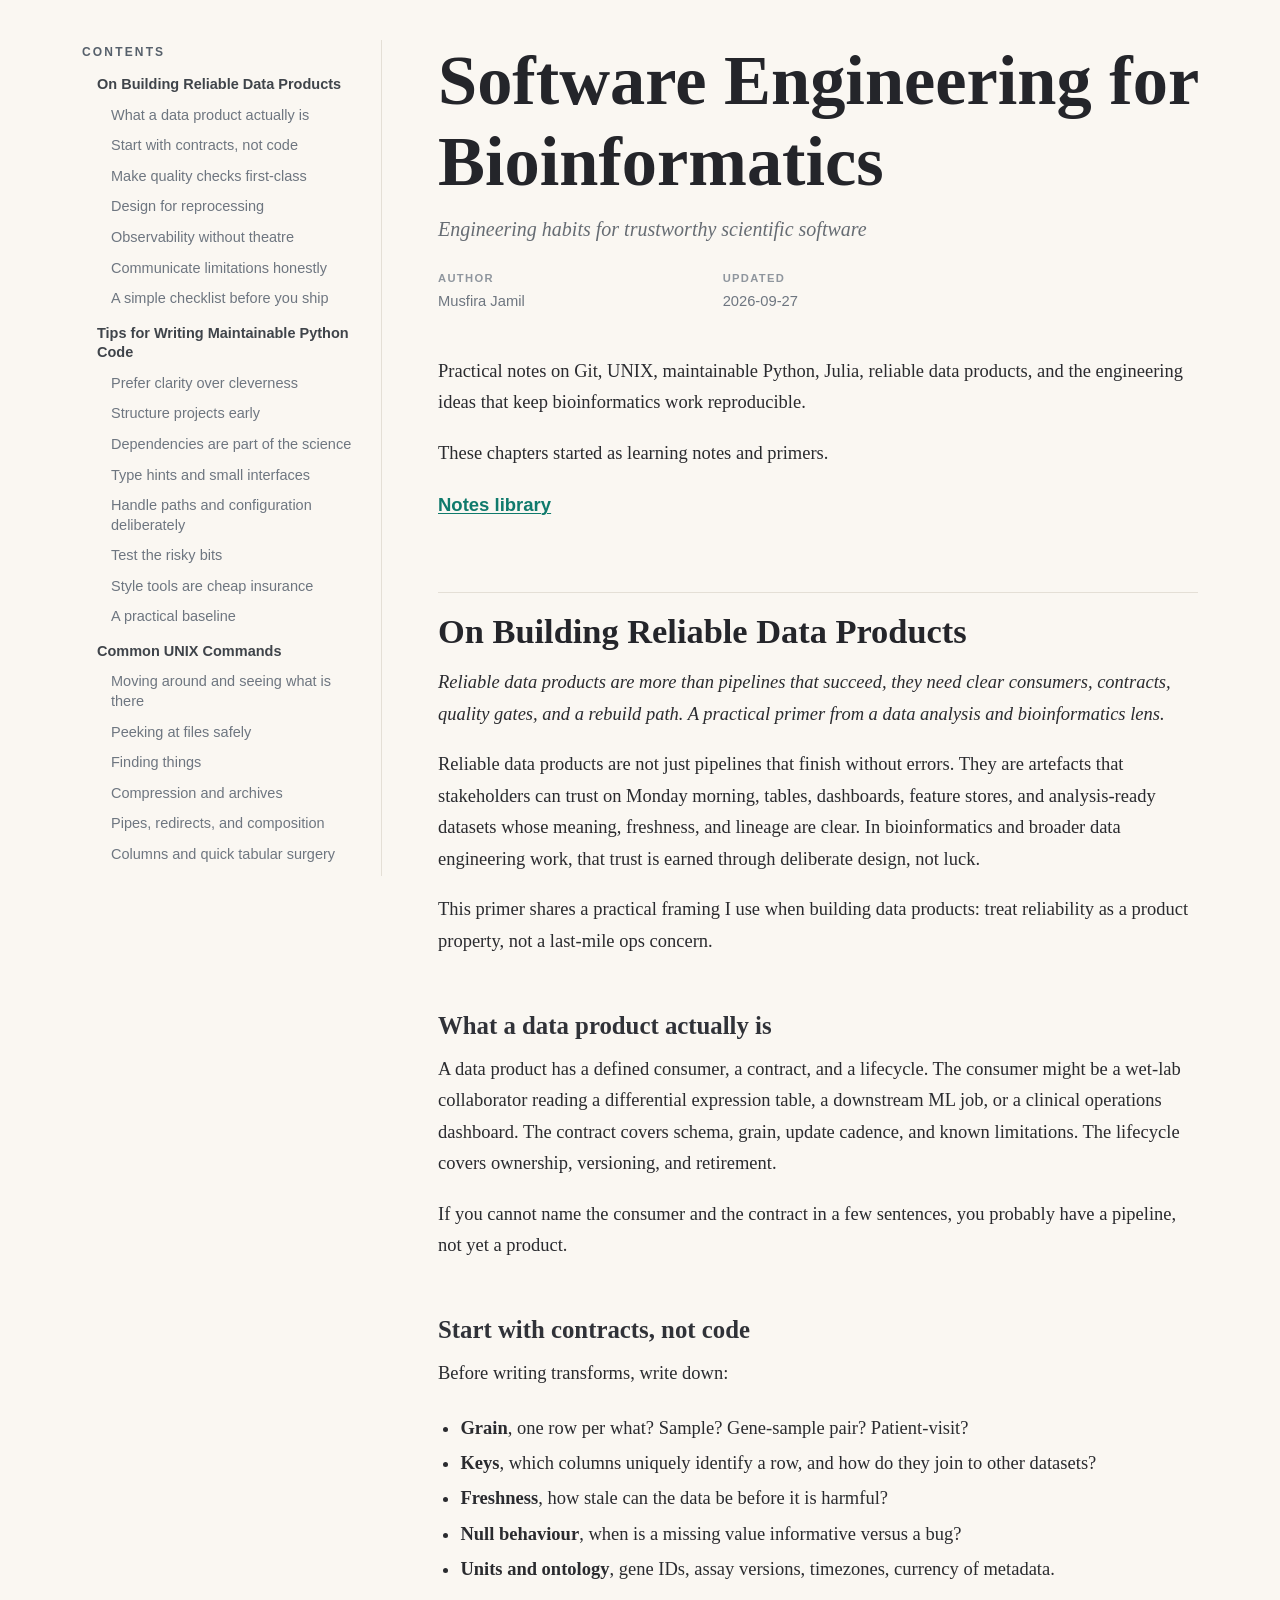
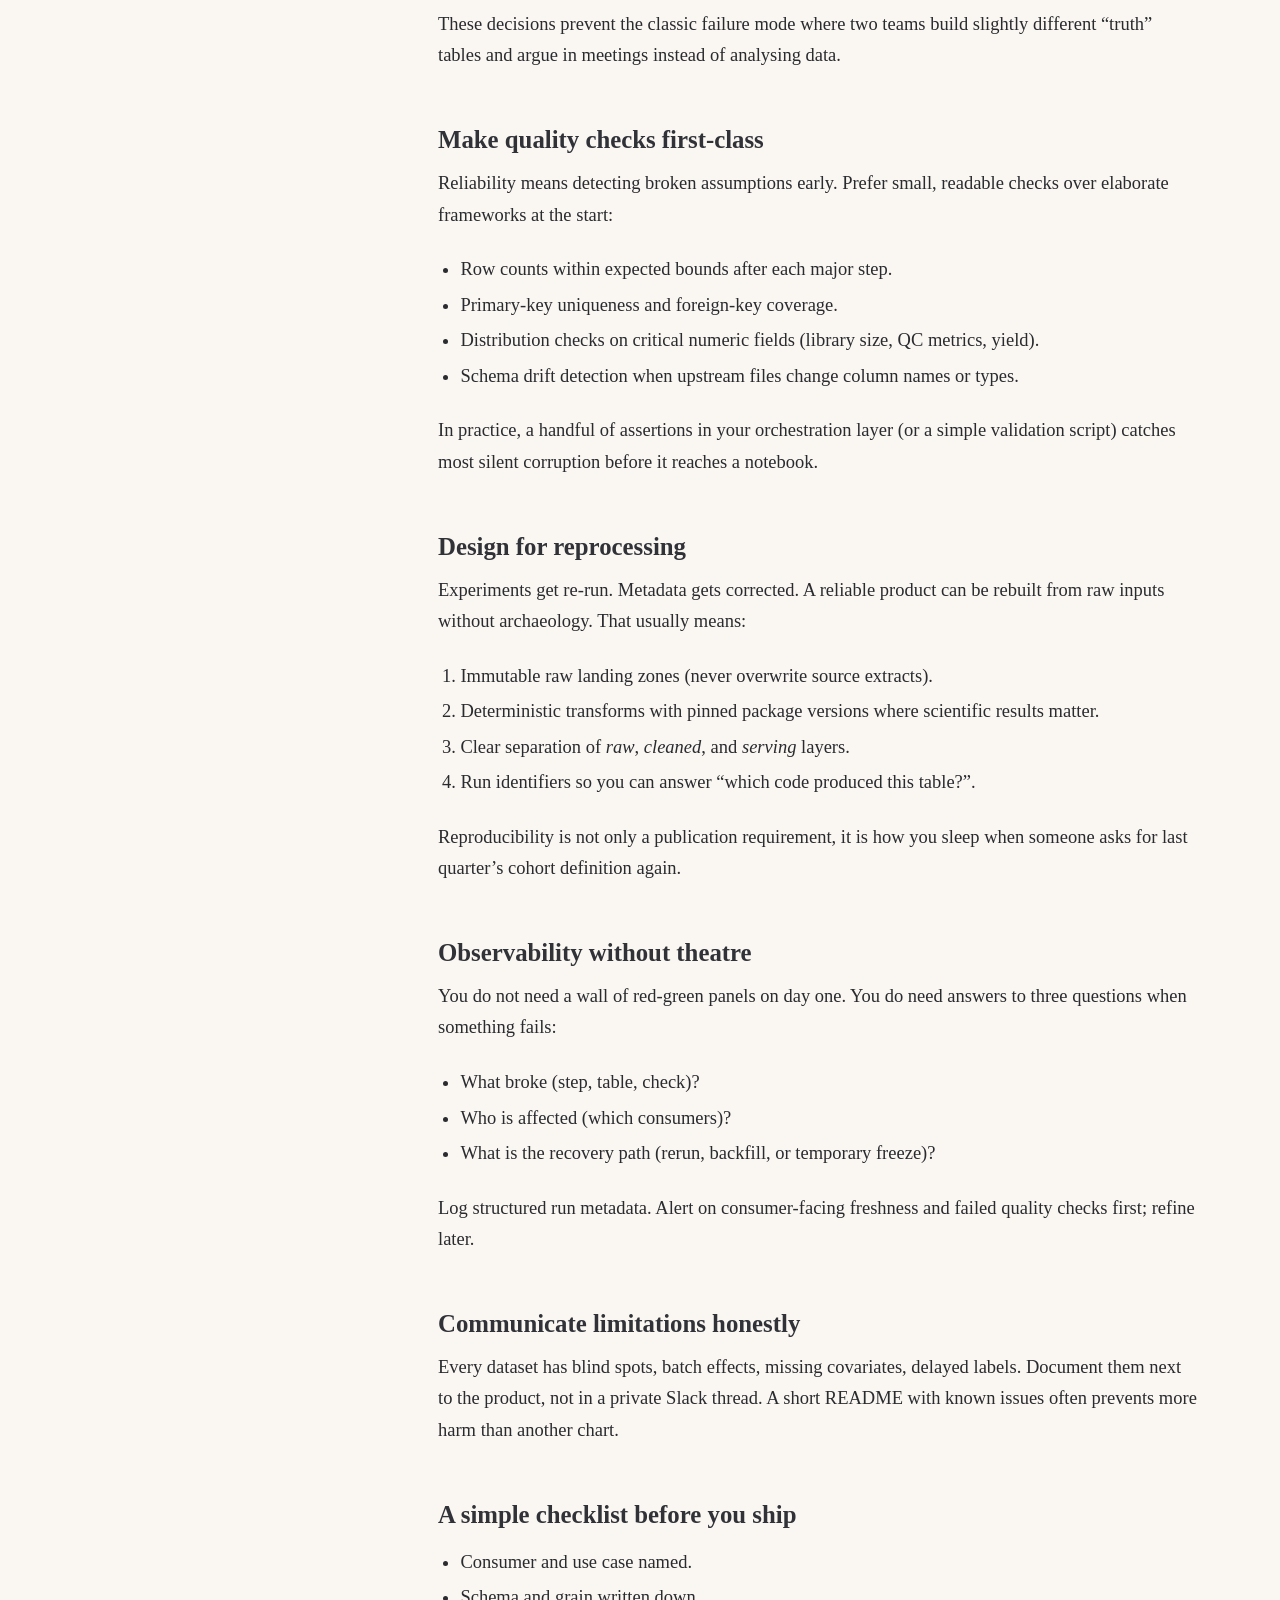
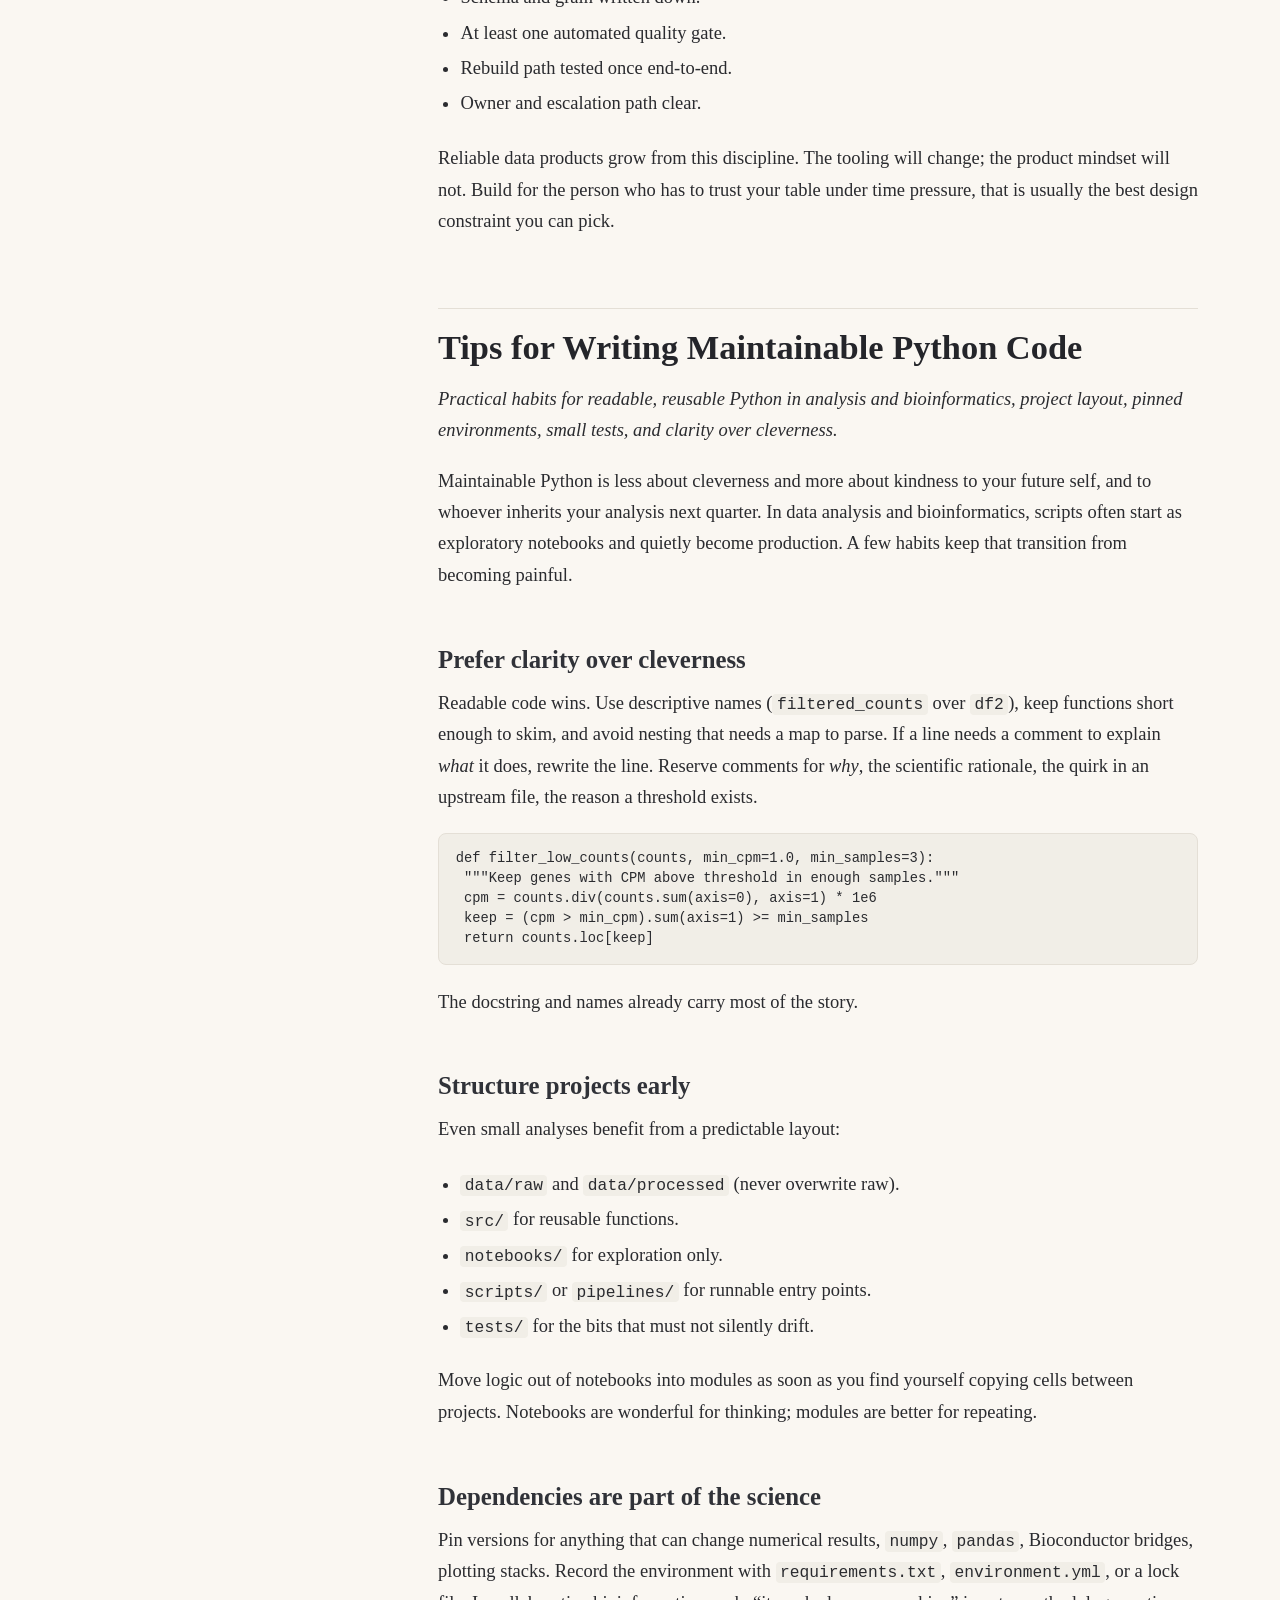
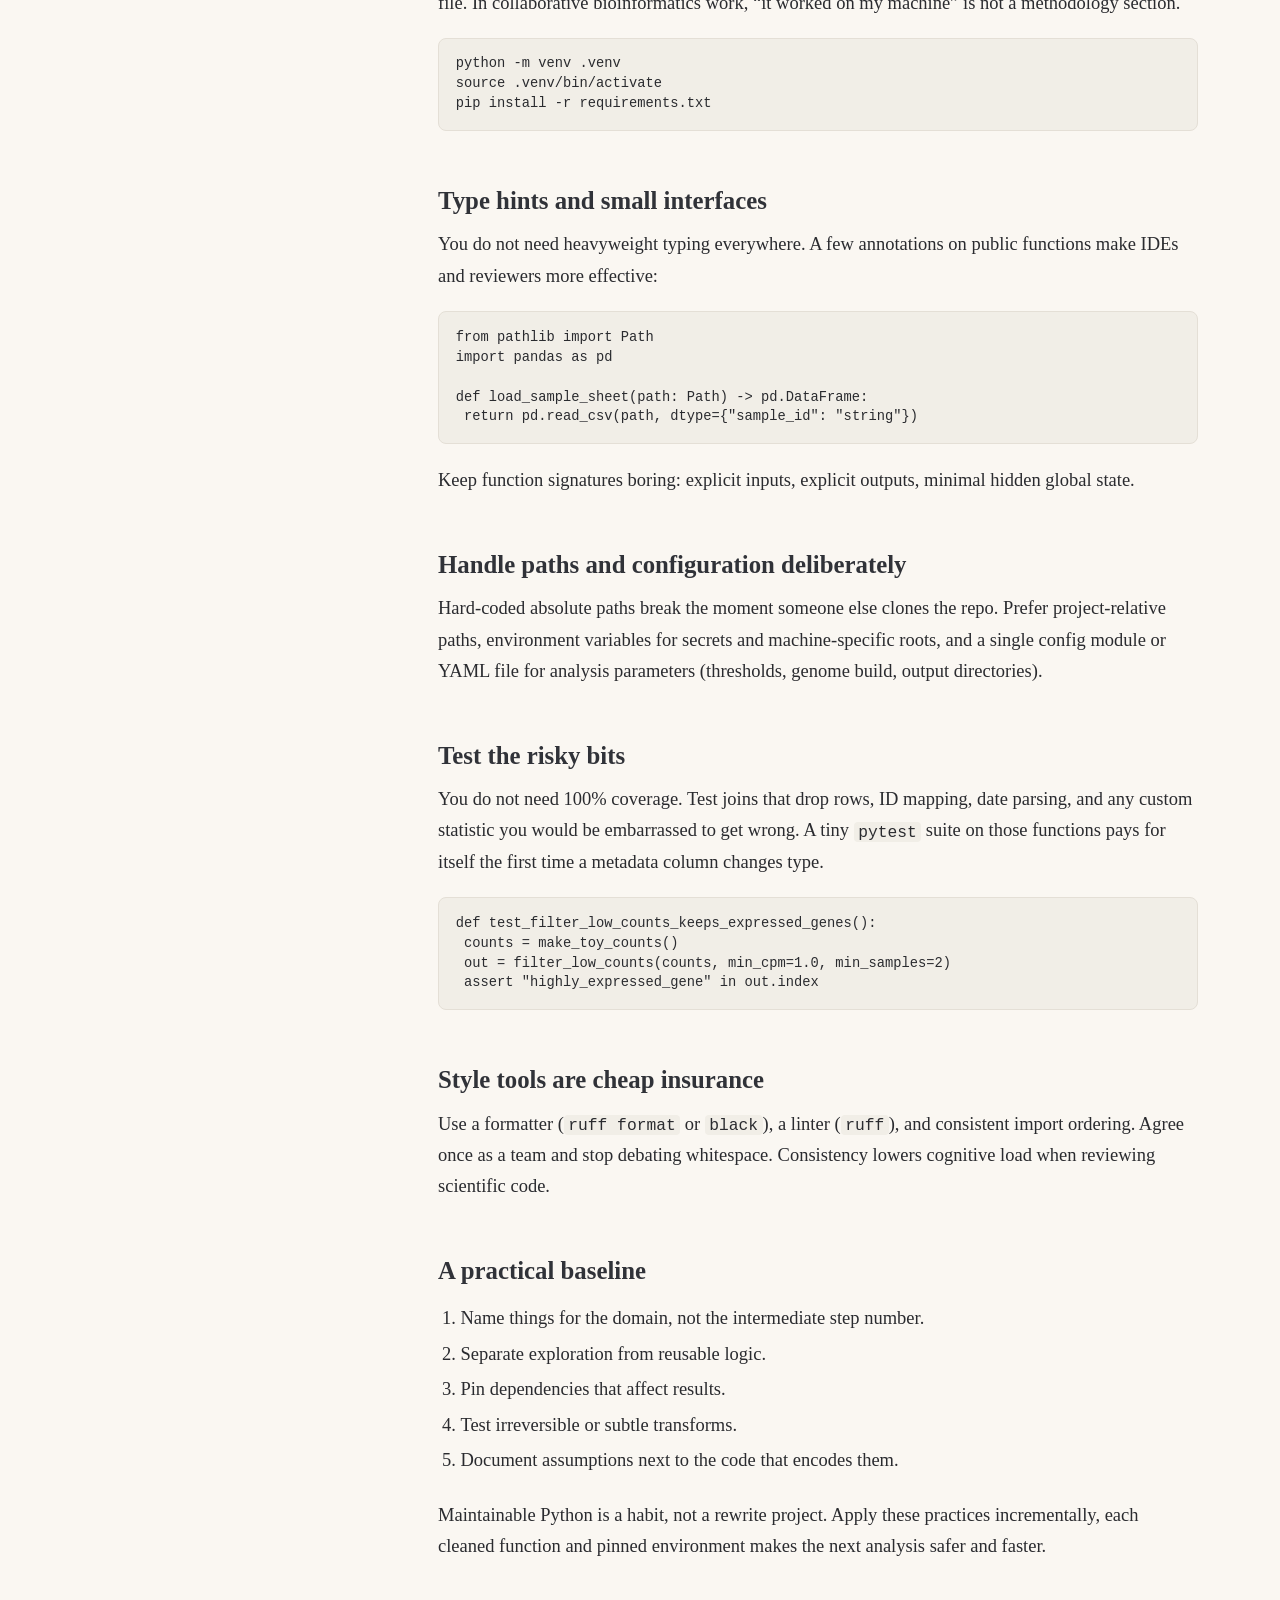
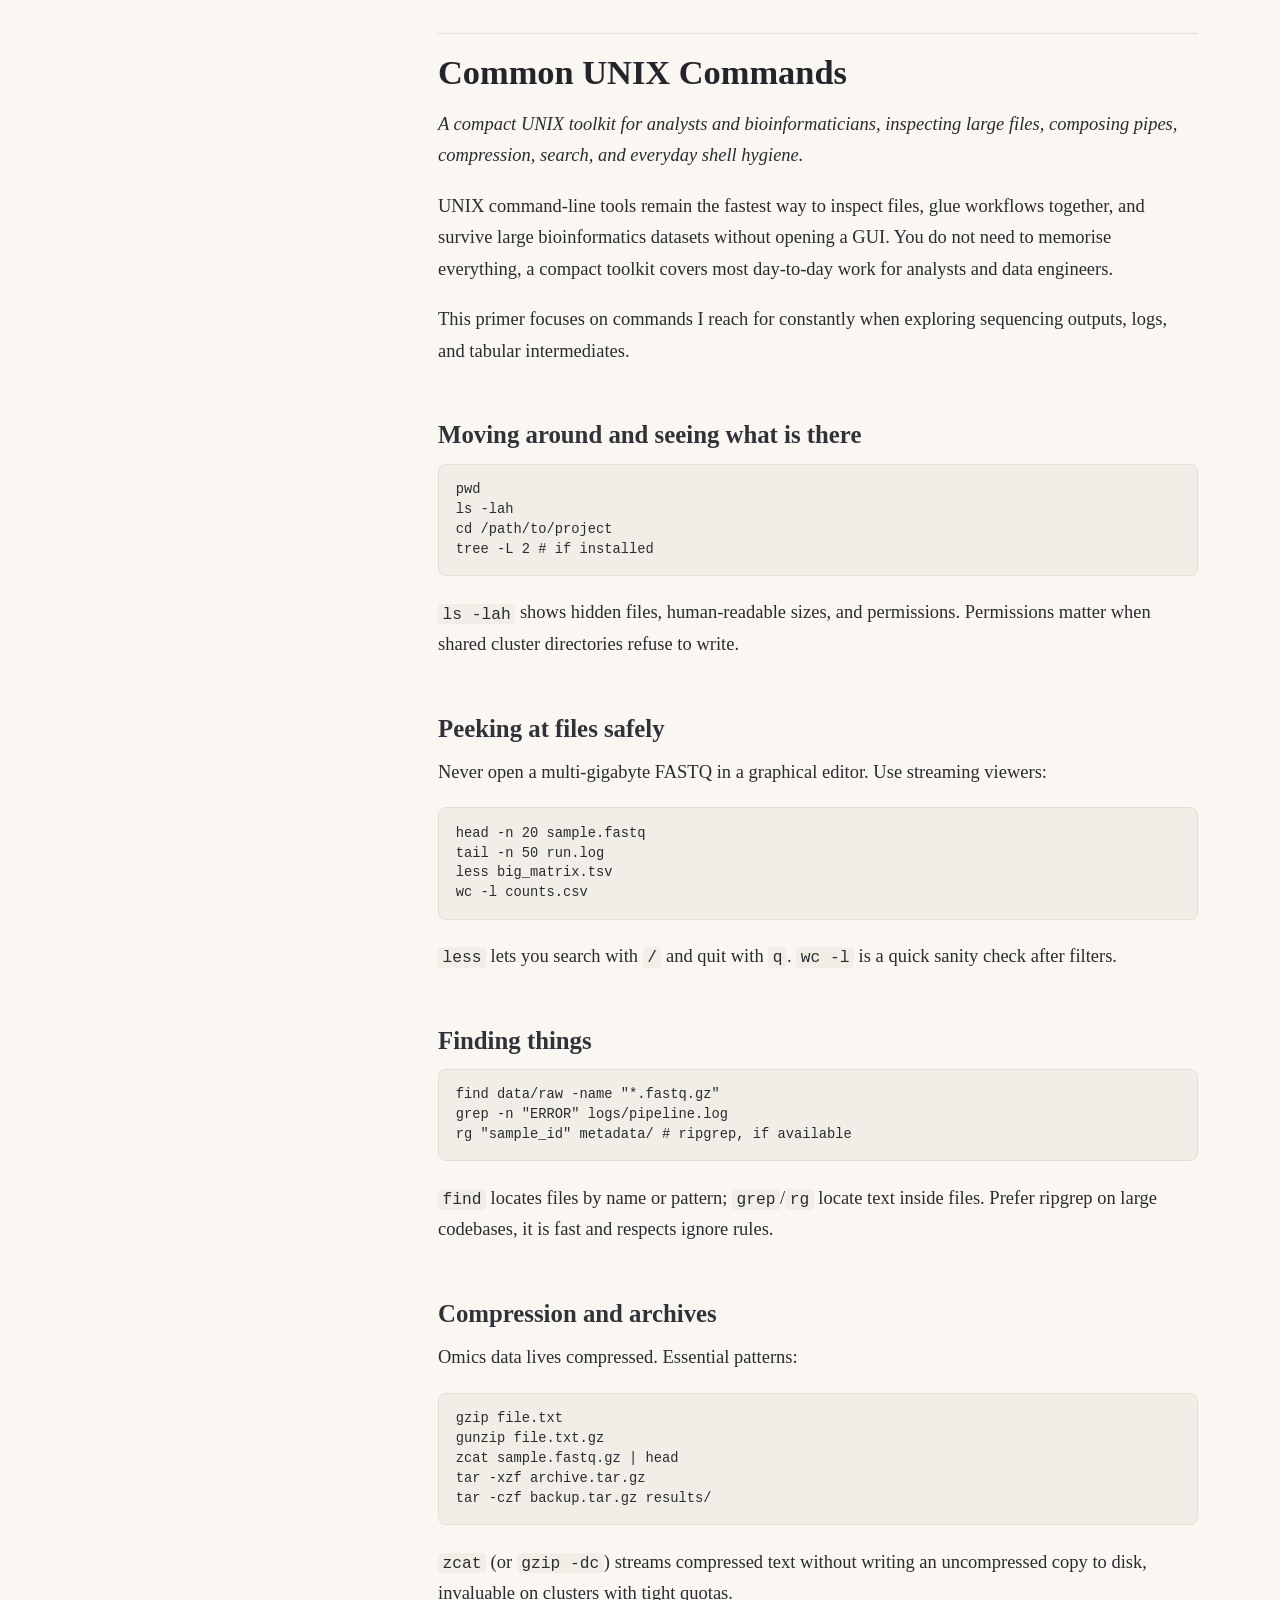
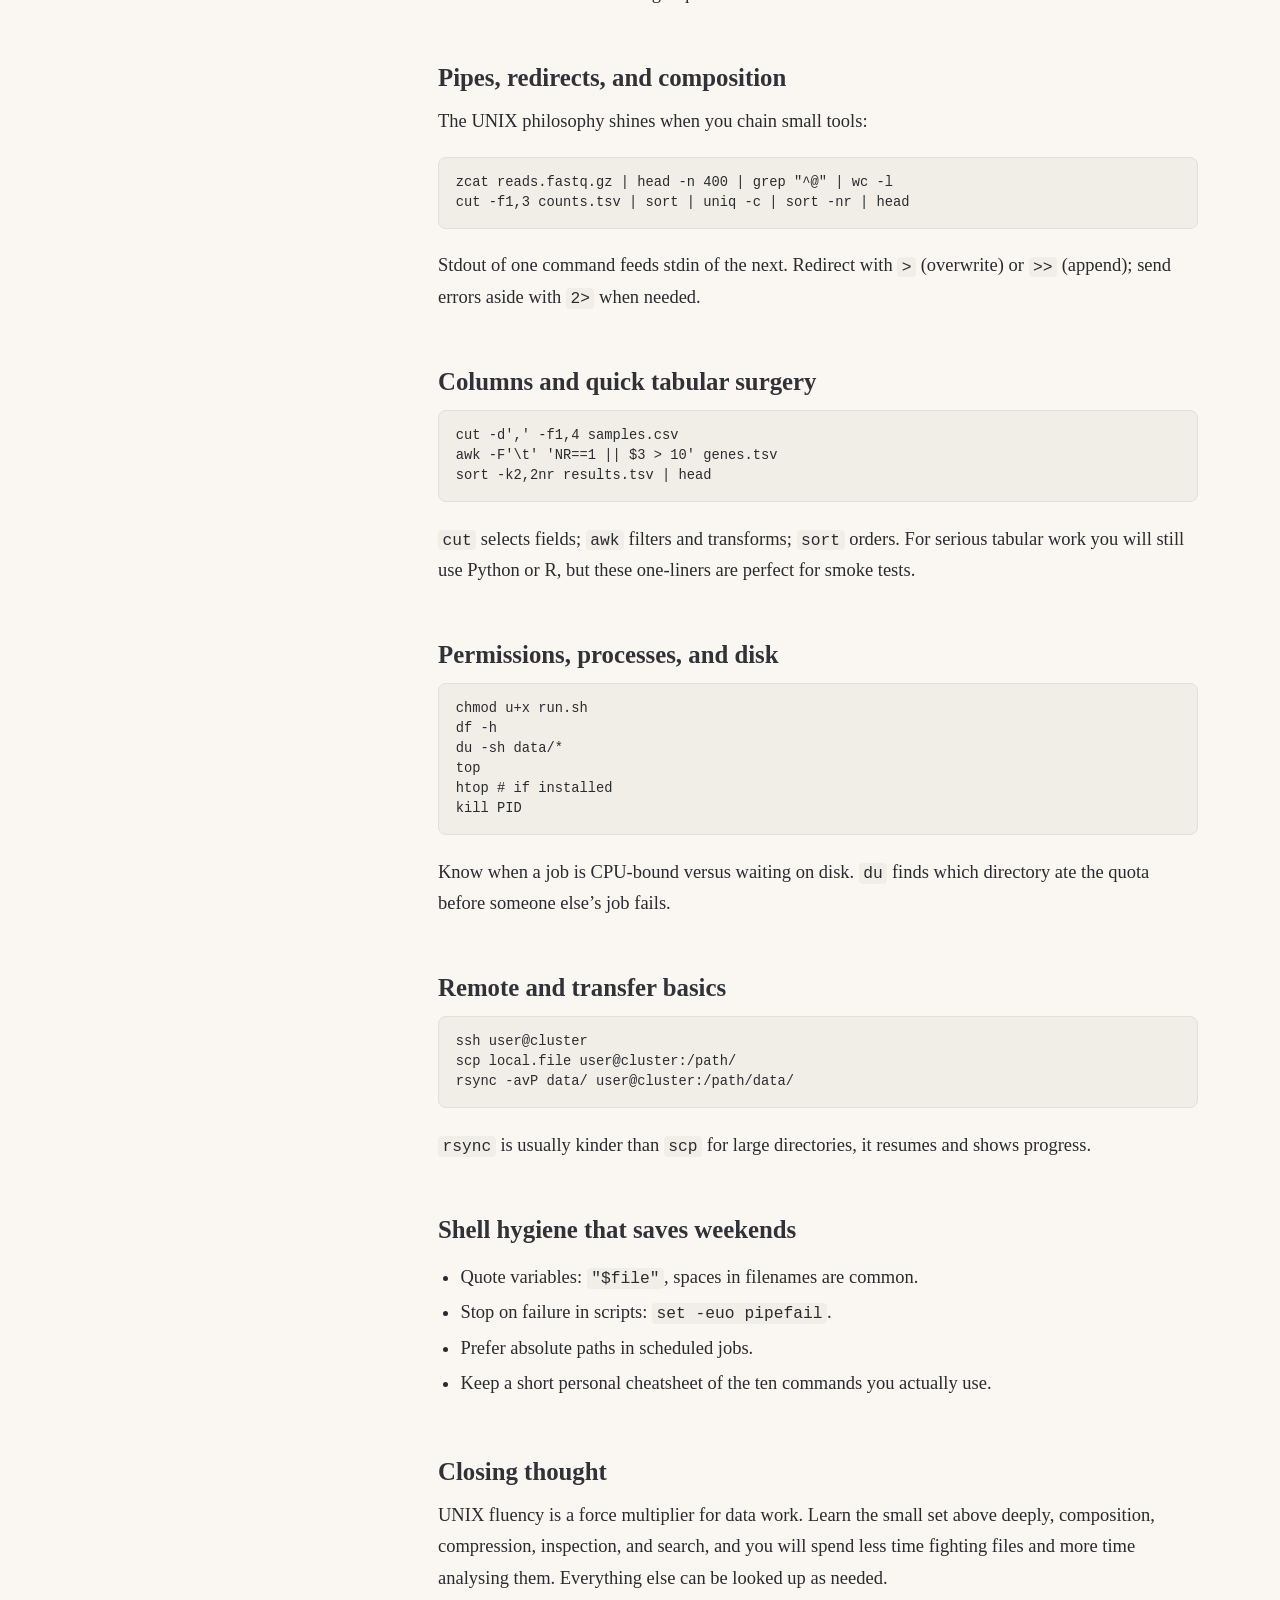
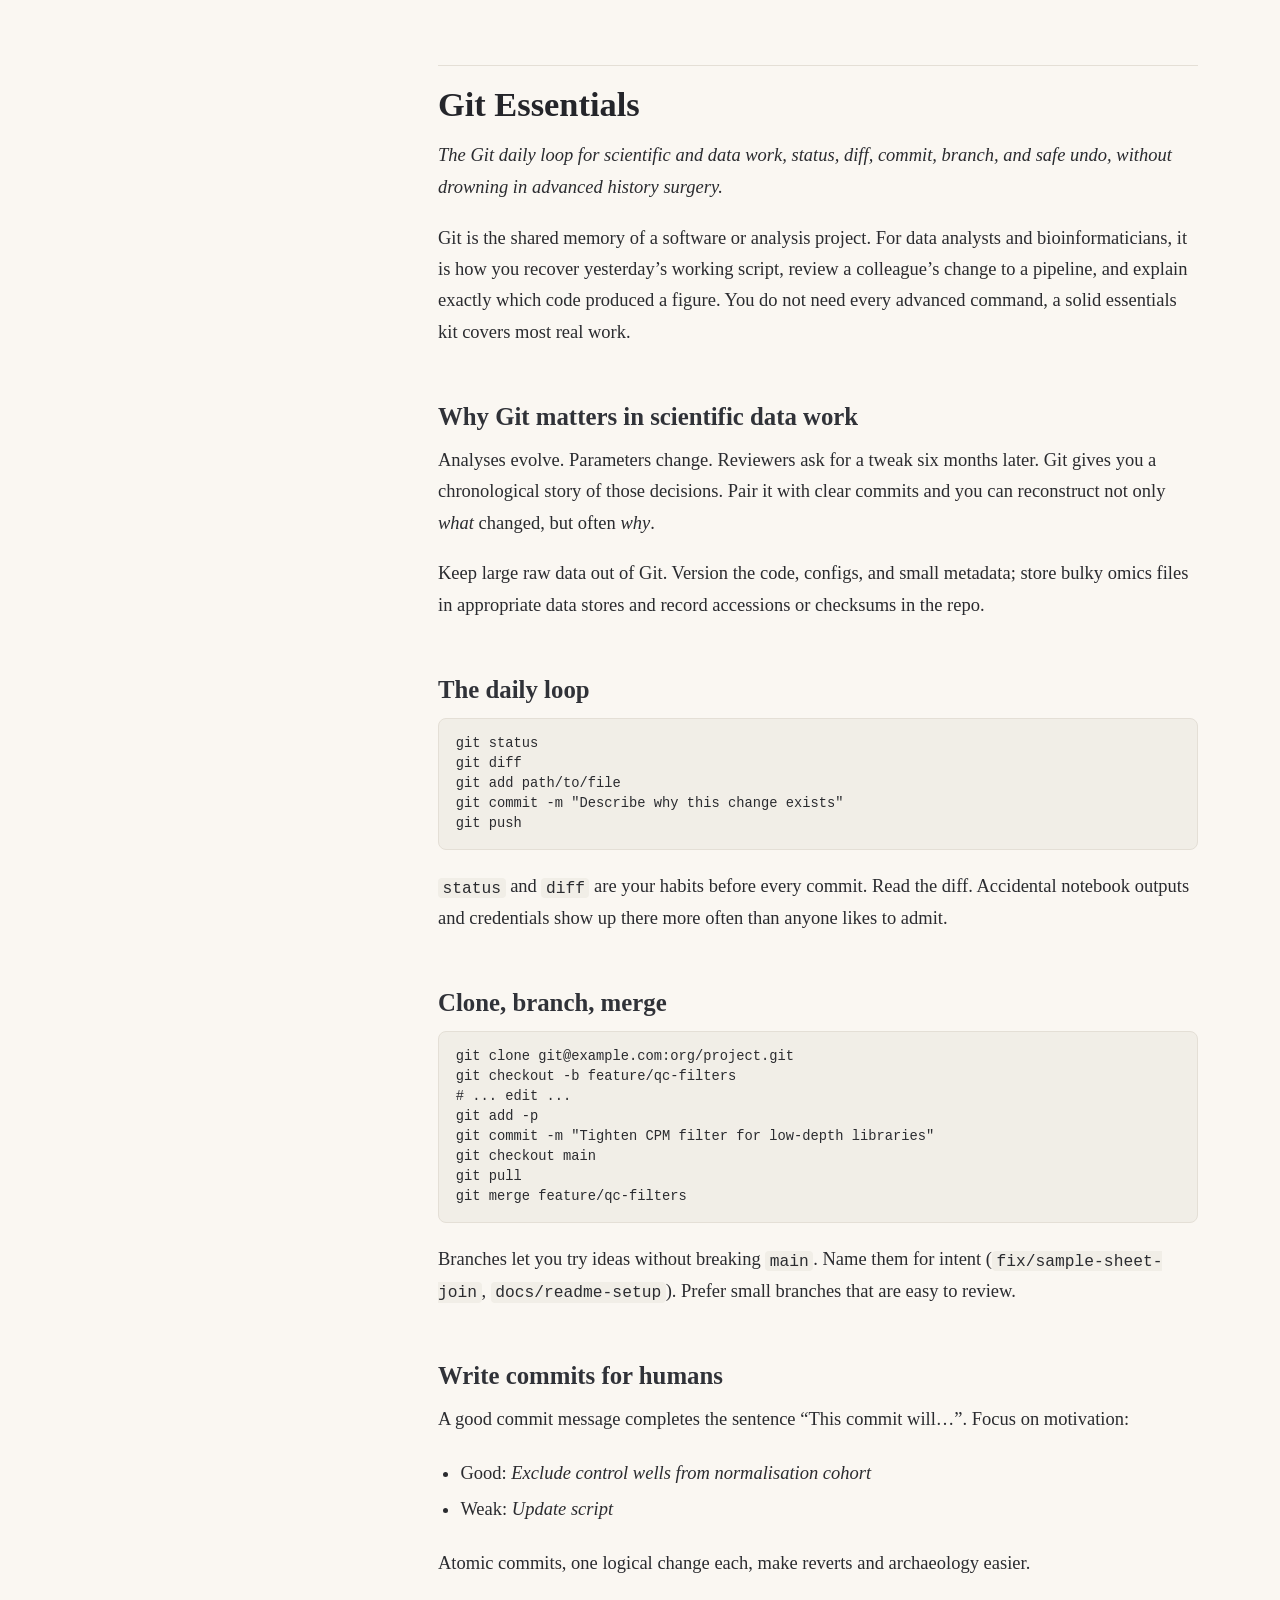
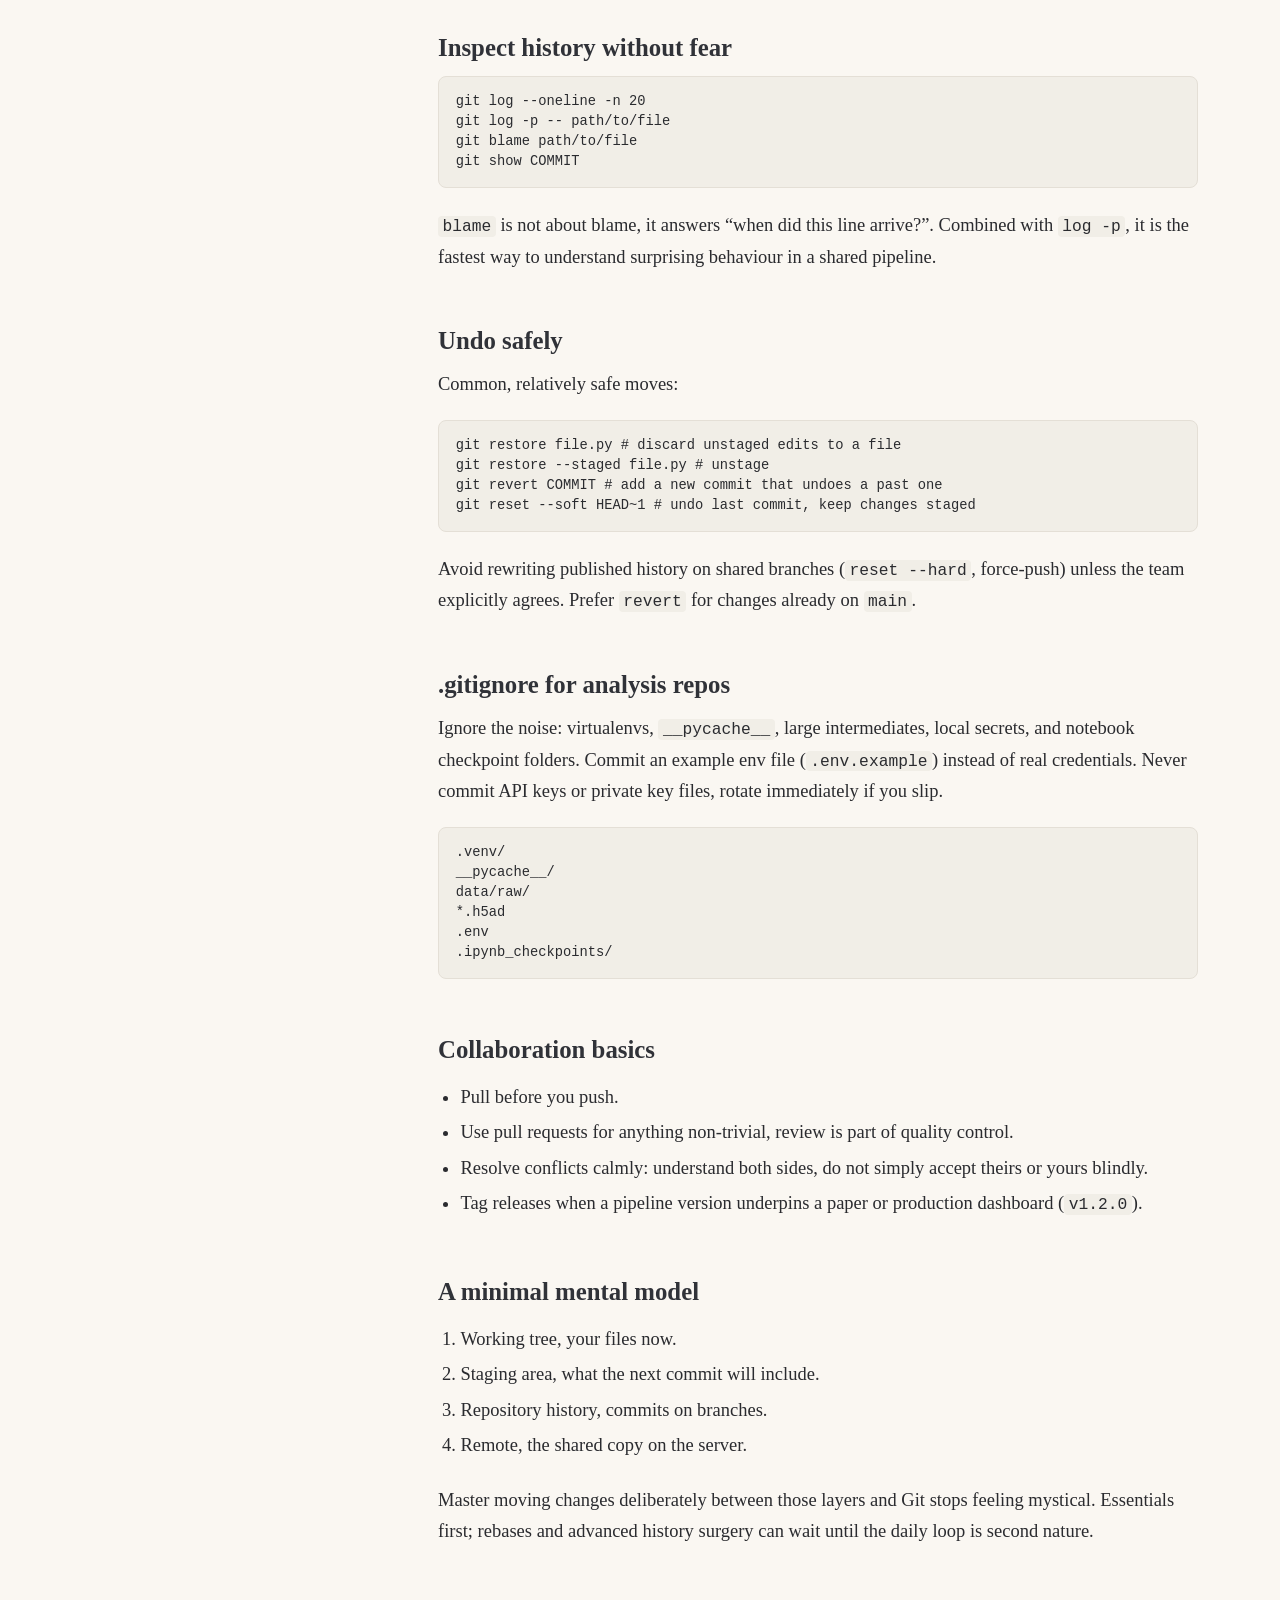
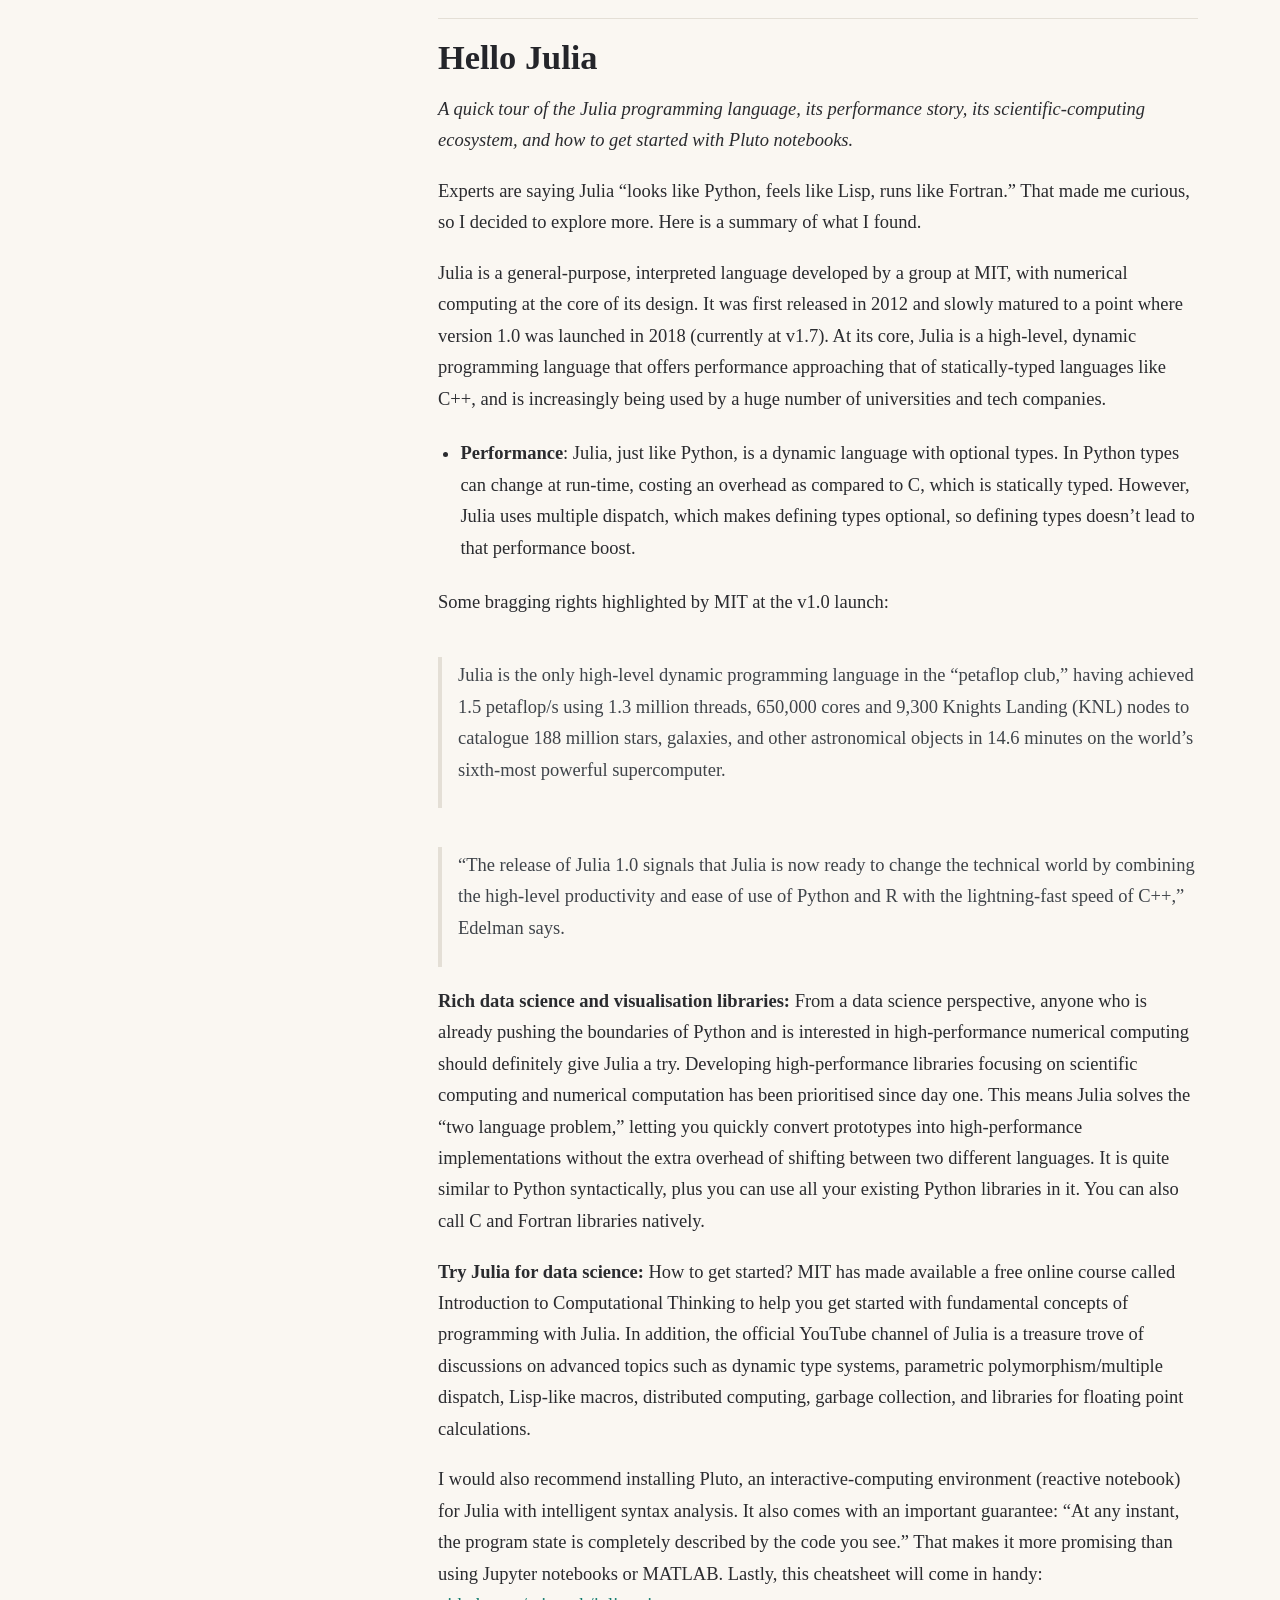
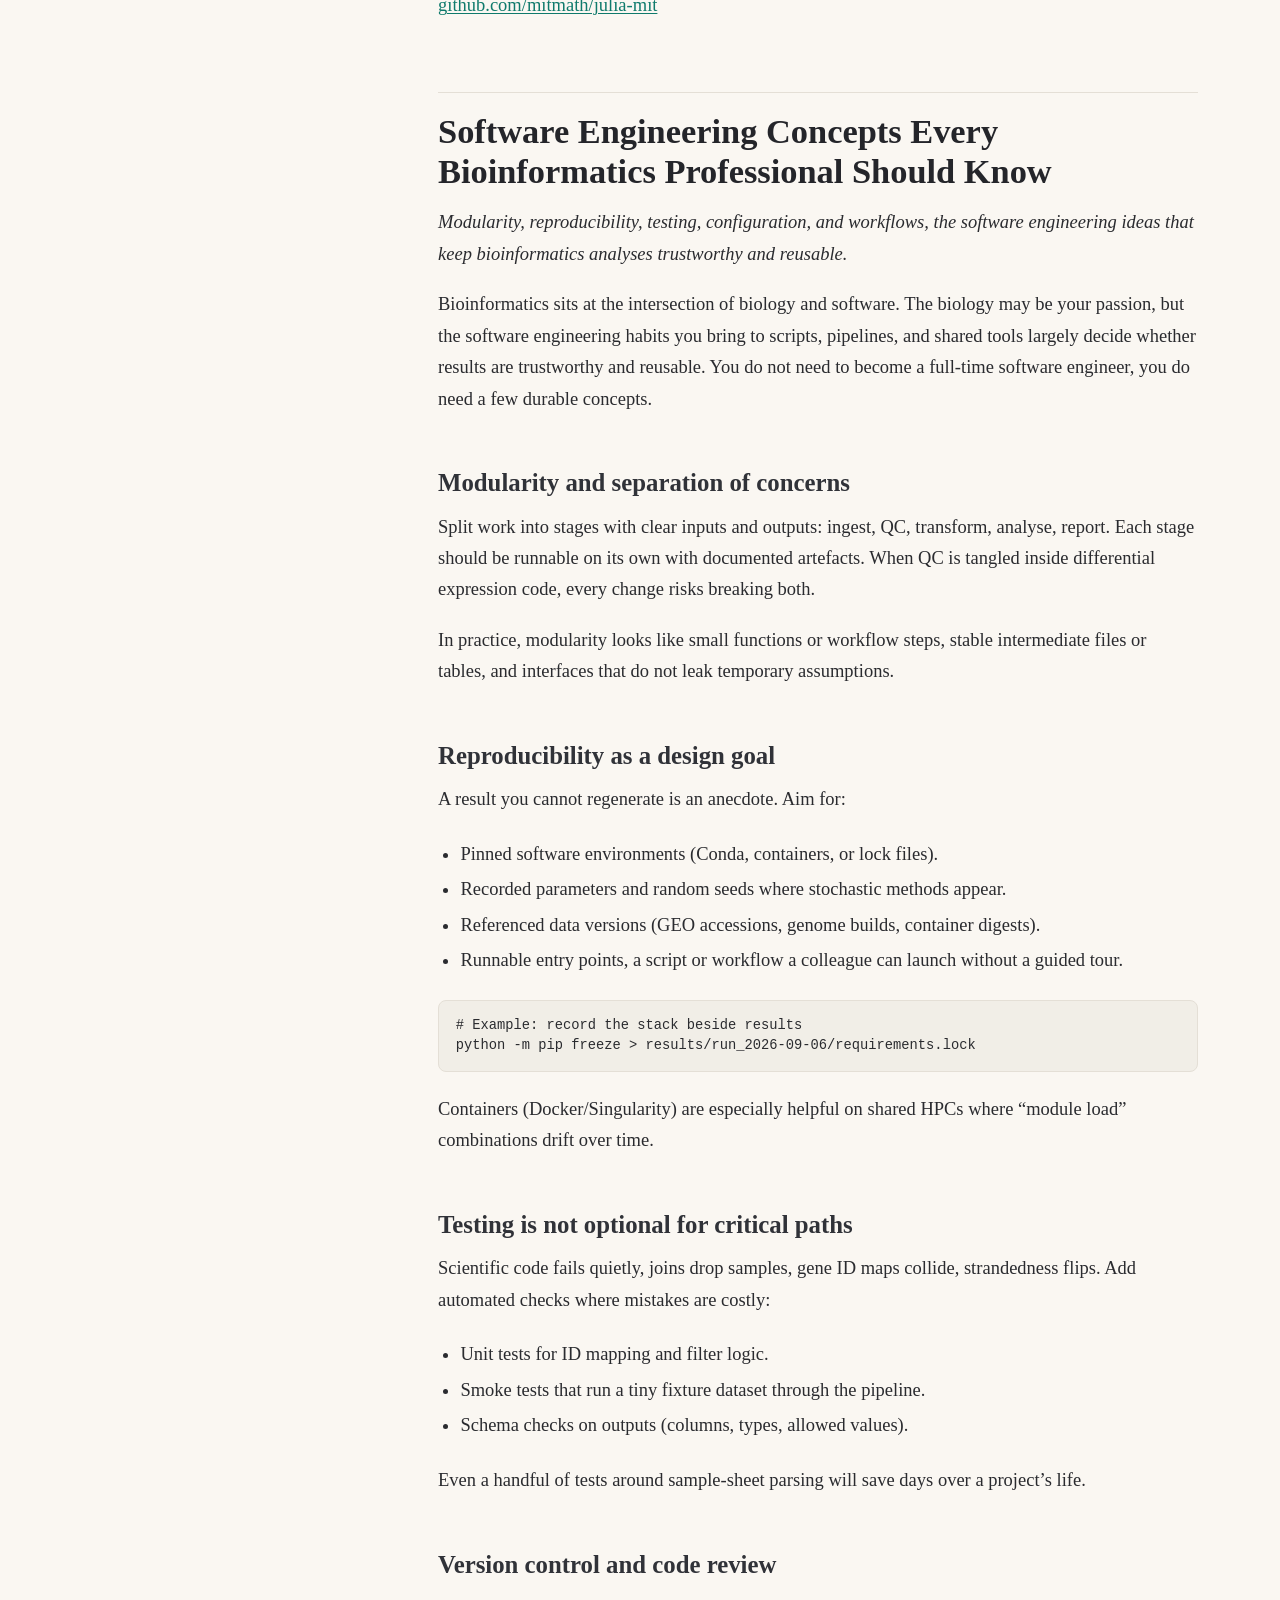
==== docs/software-engineering/index.html @ 1551f610 "Split the handbook into five mini-books and a hub. Publish a short library page at docs/index.html a" ====
<!DOCTYPE html>
<html xmlns="http://www.w3.org/1999/xhtml" lang="en-AU" xml:lang="en-AU">
<head>
  <meta charset="utf-8" />
  <meta name="generator" content="pandoc" />
  <meta name="viewport" content="width=device-width, initial-scale=1.0, user-scalable=yes" />
  <meta name="author" content="Musfira Jamil" />
  <meta name="dcterms.date" content="2026-09-27" />
  <title>Software Engineering for Bioinformatics</title>
  <style>
    code{white-space: pre-wrap;}
    span.smallcaps{font-variant: small-caps;}
    div.columns{display: flex; gap: min(4vw, 1.5em);}
    div.column{flex: auto; overflow-x: auto;}
    div.hanging-indent{margin-left: 1.5em; text-indent: -1.5em;}
    /* The extra [class] is a hack that increases specificity enough to
       override a similar rule in reveal.js */
    ul.task-list[class]{list-style: none;}
    ul.task-list li input[type="checkbox"] {
      font-size: inherit;
      width: 0.8em;
      margin: 0 0.8em 0.2em -1.6em;
      vertical-align: middle;
    }
    .display.math{display: block; text-align: center; margin: 0.5rem auto;}
  </style>
  <link rel="stylesheet" href="../styles.css" />
</head>
<body>
<header id="title-block-header">
<h1 class="title">Software Engineering for Bioinformatics</h1>
<p class="subtitle">Engineering habits for trustworthy scientific
software</p>
<p class="author">Musfira Jamil</p>
<p class="date">2026-09-27</p>
</header>
<nav id="TOC" role="doc-toc">
<ul>
<li><a href="#on-building-reliable-data-products"
id="toc-on-building-reliable-data-products">On Building Reliable Data
Products</a>
<ul>
<li><a href="#what-a-data-product-actually-is"
id="toc-what-a-data-product-actually-is">What a data product actually
is</a></li>
<li><a href="#start-with-contracts-not-code"
id="toc-start-with-contracts-not-code">Start with contracts, not
code</a></li>
<li><a href="#make-quality-checks-first-class"
id="toc-make-quality-checks-first-class">Make quality checks
first-class</a></li>
<li><a href="#design-for-reprocessing"
id="toc-design-for-reprocessing">Design for reprocessing</a></li>
<li><a href="#observability-without-theatre"
id="toc-observability-without-theatre">Observability without
theatre</a></li>
<li><a href="#communicate-limitations-honestly"
id="toc-communicate-limitations-honestly">Communicate limitations
honestly</a></li>
<li><a href="#a-simple-checklist-before-you-ship"
id="toc-a-simple-checklist-before-you-ship">A simple checklist before
you ship</a></li>
</ul></li>
<li><a href="#tips-for-writing-maintainable-python-code"
id="toc-tips-for-writing-maintainable-python-code">Tips for Writing
Maintainable Python Code</a>
<ul>
<li><a href="#prefer-clarity-over-cleverness"
id="toc-prefer-clarity-over-cleverness">Prefer clarity over
cleverness</a></li>
<li><a href="#structure-projects-early"
id="toc-structure-projects-early">Structure projects early</a></li>
<li><a href="#dependencies-are-part-of-the-science"
id="toc-dependencies-are-part-of-the-science">Dependencies are part of
the science</a></li>
<li><a href="#type-hints-and-small-interfaces"
id="toc-type-hints-and-small-interfaces">Type hints and small
interfaces</a></li>
<li><a href="#handle-paths-and-configuration-deliberately"
id="toc-handle-paths-and-configuration-deliberately">Handle paths and
configuration deliberately</a></li>
<li><a href="#test-the-risky-bits" id="toc-test-the-risky-bits">Test the
risky bits</a></li>
<li><a href="#style-tools-are-cheap-insurance"
id="toc-style-tools-are-cheap-insurance">Style tools are cheap
insurance</a></li>
<li><a href="#a-practical-baseline" id="toc-a-practical-baseline">A
practical baseline</a></li>
</ul></li>
<li><a href="#common-unix-commands" id="toc-common-unix-commands">Common
UNIX Commands</a>
<ul>
<li><a href="#moving-around-and-seeing-what-is-there"
id="toc-moving-around-and-seeing-what-is-there">Moving around and seeing
what is there</a></li>
<li><a href="#peeking-at-files-safely"
id="toc-peeking-at-files-safely">Peeking at files safely</a></li>
<li><a href="#finding-things" id="toc-finding-things">Finding
things</a></li>
<li><a href="#compression-and-archives"
id="toc-compression-and-archives">Compression and archives</a></li>
<li><a href="#pipes-redirects-and-composition"
id="toc-pipes-redirects-and-composition">Pipes, redirects, and
composition</a></li>
<li><a href="#columns-and-quick-tabular-surgery"
id="toc-columns-and-quick-tabular-surgery">Columns and quick tabular
surgery</a></li>
<li><a href="#permissions-processes-and-disk"
id="toc-permissions-processes-and-disk">Permissions, processes, and
disk</a></li>
<li><a href="#remote-and-transfer-basics"
id="toc-remote-and-transfer-basics">Remote and transfer basics</a></li>
<li><a href="#shell-hygiene-that-saves-weekends"
id="toc-shell-hygiene-that-saves-weekends">Shell hygiene that saves
weekends</a></li>
<li><a href="#closing-thought" id="toc-closing-thought">Closing
thought</a></li>
</ul></li>
<li><a href="#git-essentials" id="toc-git-essentials">Git Essentials</a>
<ul>
<li><a href="#why-git-matters-in-scientific-data-work"
id="toc-why-git-matters-in-scientific-data-work">Why Git matters in
scientific data work</a></li>
<li><a href="#the-daily-loop" id="toc-the-daily-loop">The daily
loop</a></li>
<li><a href="#clone-branch-merge" id="toc-clone-branch-merge">Clone,
branch, merge</a></li>
<li><a href="#write-commits-for-humans"
id="toc-write-commits-for-humans">Write commits for humans</a></li>
<li><a href="#inspect-history-without-fear"
id="toc-inspect-history-without-fear">Inspect history without
fear</a></li>
<li><a href="#undo-safely" id="toc-undo-safely">Undo safely</a></li>
<li><a href="#gitignore-for-analysis-repos"
id="toc-gitignore-for-analysis-repos">.gitignore for analysis
repos</a></li>
<li><a href="#collaboration-basics"
id="toc-collaboration-basics">Collaboration basics</a></li>
<li><a href="#a-minimal-mental-model" id="toc-a-minimal-mental-model">A
minimal mental model</a></li>
</ul></li>
<li><a href="#hello-julia" id="toc-hello-julia">Hello Julia</a></li>
<li><a
href="#software-engineering-concepts-every-bioinformatics-professional-should-know"
id="toc-software-engineering-concepts-every-bioinformatics-professional-should-know">Software
Engineering Concepts Every Bioinformatics Professional Should Know</a>
<ul>
<li><a href="#modularity-and-separation-of-concerns"
id="toc-modularity-and-separation-of-concerns">Modularity and separation
of concerns</a></li>
<li><a href="#reproducibility-as-a-design-goal"
id="toc-reproducibility-as-a-design-goal">Reproducibility as a design
goal</a></li>
<li><a href="#testing-is-not-optional-for-critical-paths"
id="toc-testing-is-not-optional-for-critical-paths">Testing is not
optional for critical paths</a></li>
<li><a href="#version-control-and-code-review"
id="toc-version-control-and-code-review">Version control and code
review</a></li>
<li><a href="#configuration-over-hard-coding"
id="toc-configuration-over-hard-coding">Configuration over
hard-coding</a></li>
<li><a href="#logging-errors-and-observability"
id="toc-logging-errors-and-observability">Logging, errors, and
observability</a></li>
<li><a href="#data-contracts-and-metadata-discipline"
id="toc-data-contracts-and-metadata-discipline">Data contracts and
metadata discipline</a></li>
<li><a href="#performance-measure-before-you-rewrite"
id="toc-performance-measure-before-you-rewrite">Performance: measure
before you rewrite</a></li>
<li><a href="#workflow-managers" id="toc-workflow-managers">Workflow
managers</a></li>
<li><a href="#ethics-and-stewardship"
id="toc-ethics-and-stewardship">Ethics and stewardship</a></li>
<li><a href="#start-where-you-are" id="toc-start-where-you-are">Start
where you are</a></li>
</ul></li>
</ul>
</nav>
<p>Practical notes on Git, UNIX, maintainable Python, Julia, reliable
data products, and the engineering ideas that keep bioinformatics work
reproducible.</p>
<p>These chapters started as learning notes and primers.</p>
<p><a href="../index.html" class="handbook-link">Notes library</a></p>
<h1 id="on-building-reliable-data-products">On Building Reliable Data
Products</h1>
<p><em>Reliable data products are more than pipelines that succeed, they
need clear consumers, contracts, quality gates, and a rebuild path. A
practical primer from a data analysis and bioinformatics lens.</em></p>
<p>Reliable data products are not just pipelines that finish without
errors. They are artefacts that stakeholders can trust on Monday
morning, tables, dashboards, feature stores, and analysis-ready datasets
whose meaning, freshness, and lineage are clear. In bioinformatics and
broader data engineering work, that trust is earned through deliberate
design, not luck.</p>
<p>This primer shares a practical framing I use when building data
products: treat reliability as a product property, not a last-mile ops
concern.</p>
<h2 id="what-a-data-product-actually-is">What a data product actually
is</h2>
<p>A data product has a defined consumer, a contract, and a lifecycle.
The consumer might be a wet-lab collaborator reading a differential
expression table, a downstream ML job, or a clinical operations
dashboard. The contract covers schema, grain, update cadence, and known
limitations. The lifecycle covers ownership, versioning, and
retirement.</p>
<p>If you cannot name the consumer and the contract in a few sentences,
you probably have a pipeline, not yet a product.</p>
<h2 id="start-with-contracts-not-code">Start with contracts, not
code</h2>
<p>Before writing transforms, write down:</p>
<ul>
<li><strong>Grain</strong>, one row per what? Sample? Gene-sample pair?
Patient-visit?</li>
<li><strong>Keys</strong>, which columns uniquely identify a row, and
how do they join to other datasets?</li>
<li><strong>Freshness</strong>, how stale can the data be before it is
harmful?</li>
<li><strong>Null behaviour</strong>, when is a missing value informative
versus a bug?</li>
<li><strong>Units and ontology</strong>, gene IDs, assay versions,
timezones, currency of metadata.</li>
</ul>
<p>These decisions prevent the classic failure mode where two teams
build slightly different “truth” tables and argue in meetings instead of
analysing data.</p>
<h2 id="make-quality-checks-first-class">Make quality checks
first-class</h2>
<p>Reliability means detecting broken assumptions early. Prefer small,
readable checks over elaborate frameworks at the start:</p>
<ul>
<li>Row counts within expected bounds after each major step.</li>
<li>Primary-key uniqueness and foreign-key coverage.</li>
<li>Distribution checks on critical numeric fields (library size, QC
metrics, yield).</li>
<li>Schema drift detection when upstream files change column names or
types.</li>
</ul>
<p>In practice, a handful of assertions in your orchestration layer (or
a simple validation script) catches most silent corruption before it
reaches a notebook.</p>
<h2 id="design-for-reprocessing">Design for reprocessing</h2>
<p>Experiments get re-run. Metadata gets corrected. A reliable product
can be rebuilt from raw inputs without archaeology. That usually
means:</p>
<ol type="1">
<li>Immutable raw landing zones (never overwrite source extracts).</li>
<li>Deterministic transforms with pinned package versions where
scientific results matter.</li>
<li>Clear separation of <em>raw</em>, <em>cleaned</em>, and
<em>serving</em> layers.</li>
<li>Run identifiers so you can answer “which code produced this
table?”.</li>
</ol>
<p>Reproducibility is not only a publication requirement, it is how you
sleep when someone asks for last quarter’s cohort definition again.</p>
<h2 id="observability-without-theatre">Observability without
theatre</h2>
<p>You do not need a wall of red-green panels on day one. You do need
answers to three questions when something fails:</p>
<ul>
<li>What broke (step, table, check)?</li>
<li>Who is affected (which consumers)?</li>
<li>What is the recovery path (rerun, backfill, or temporary
freeze)?</li>
</ul>
<p>Log structured run metadata. Alert on consumer-facing freshness and
failed quality checks first; refine later.</p>
<h2 id="communicate-limitations-honestly">Communicate limitations
honestly</h2>
<p>Every dataset has blind spots, batch effects, missing covariates,
delayed labels. Document them next to the product, not in a private
Slack thread. A short README with known issues often prevents more harm
than another chart.</p>
<h2 id="a-simple-checklist-before-you-ship">A simple checklist before
you ship</h2>
<ul>
<li>Consumer and use case named.</li>
<li>Schema and grain written down.</li>
<li>At least one automated quality gate.</li>
<li>Rebuild path tested once end-to-end.</li>
<li>Owner and escalation path clear.</li>
</ul>
<p>Reliable data products grow from this discipline. The tooling will
change; the product mindset will not. Build for the person who has to
trust your table under time pressure, that is usually the best design
constraint you can pick.</p>
<h1 id="tips-for-writing-maintainable-python-code">Tips for Writing
Maintainable Python Code</h1>
<p><em>Practical habits for readable, reusable Python in analysis and
bioinformatics, project layout, pinned environments, small tests, and
clarity over cleverness.</em></p>
<p>Maintainable Python is less about cleverness and more about kindness
to your future self, and to whoever inherits your analysis next quarter.
In data analysis and bioinformatics, scripts often start as exploratory
notebooks and quietly become production. A few habits keep that
transition from becoming painful.</p>
<h2 id="prefer-clarity-over-cleverness">Prefer clarity over
cleverness</h2>
<p>Readable code wins. Use descriptive names
(<code>filtered_counts</code> over <code>df2</code>), keep functions
short enough to skim, and avoid nesting that needs a map to parse. If a
line needs a comment to explain <em>what</em> it does, rewrite the line.
Reserve comments for <em>why</em>, the scientific rationale, the quirk
in an upstream file, the reason a threshold exists.</p>
<pre><code>def filter_low_counts(counts, min_cpm=1.0, min_samples=3):
 &quot;&quot;&quot;Keep genes with CPM above threshold in enough samples.&quot;&quot;&quot;
 cpm = counts.div(counts.sum(axis=0), axis=1) * 1e6
 keep = (cpm &gt; min_cpm).sum(axis=1) &gt;= min_samples
 return counts.loc[keep]</code></pre>
<p>The docstring and names already carry most of the story.</p>
<h2 id="structure-projects-early">Structure projects early</h2>
<p>Even small analyses benefit from a predictable layout:</p>
<ul>
<li><code>data/raw</code> and <code>data/processed</code> (never
overwrite raw).</li>
<li><code>src/</code> for reusable functions.</li>
<li><code>notebooks/</code> for exploration only.</li>
<li><code>scripts/</code> or <code>pipelines/</code> for runnable entry
points.</li>
<li><code>tests/</code> for the bits that must not silently drift.</li>
</ul>
<p>Move logic out of notebooks into modules as soon as you find yourself
copying cells between projects. Notebooks are wonderful for thinking;
modules are better for repeating.</p>
<h2 id="dependencies-are-part-of-the-science">Dependencies are part of
the science</h2>
<p>Pin versions for anything that can change numerical results,
<code>numpy</code>, <code>pandas</code>, Bioconductor bridges, plotting
stacks. Record the environment with <code>requirements.txt</code>,
<code>environment.yml</code>, or a lock file. In collaborative
bioinformatics work, “it worked on my machine” is not a methodology
section.</p>
<pre><code>python -m venv .venv
source .venv/bin/activate
pip install -r requirements.txt</code></pre>
<h2 id="type-hints-and-small-interfaces">Type hints and small
interfaces</h2>
<p>You do not need heavyweight typing everywhere. A few annotations on
public functions make IDEs and reviewers more effective:</p>
<pre><code>from pathlib import Path
import pandas as pd

def load_sample_sheet(path: Path) -&gt; pd.DataFrame:
 return pd.read_csv(path, dtype={&quot;sample_id&quot;: &quot;string&quot;})</code></pre>
<p>Keep function signatures boring: explicit inputs, explicit outputs,
minimal hidden global state.</p>
<h2 id="handle-paths-and-configuration-deliberately">Handle paths and
configuration deliberately</h2>
<p>Hard-coded absolute paths break the moment someone else clones the
repo. Prefer project-relative paths, environment variables for secrets
and machine-specific roots, and a single config module or YAML file for
analysis parameters (thresholds, genome build, output directories).</p>
<h2 id="test-the-risky-bits">Test the risky bits</h2>
<p>You do not need 100% coverage. Test joins that drop rows, ID mapping,
date parsing, and any custom statistic you would be embarrassed to get
wrong. A tiny <code>pytest</code> suite on those functions pays for
itself the first time a metadata column changes type.</p>
<pre><code>def test_filter_low_counts_keeps_expressed_genes():
 counts = make_toy_counts()
 out = filter_low_counts(counts, min_cpm=1.0, min_samples=2)
 assert &quot;highly_expressed_gene&quot; in out.index</code></pre>
<h2 id="style-tools-are-cheap-insurance">Style tools are cheap
insurance</h2>
<p>Use a formatter (<code>ruff format</code> or <code>black</code>), a
linter (<code>ruff</code>), and consistent import ordering. Agree once
as a team and stop debating whitespace. Consistency lowers cognitive
load when reviewing scientific code.</p>
<h2 id="a-practical-baseline">A practical baseline</h2>
<ol type="1">
<li>Name things for the domain, not the intermediate step number.</li>
<li>Separate exploration from reusable logic.</li>
<li>Pin dependencies that affect results.</li>
<li>Test irreversible or subtle transforms.</li>
<li>Document assumptions next to the code that encodes them.</li>
</ol>
<p>Maintainable Python is a habit, not a rewrite project. Apply these
practices incrementally, each cleaned function and pinned environment
makes the next analysis safer and faster.</p>
<h1 id="common-unix-commands">Common UNIX Commands</h1>
<p><em>A compact UNIX toolkit for analysts and bioinformaticians,
inspecting large files, composing pipes, compression, search, and
everyday shell hygiene.</em></p>
<p>UNIX command-line tools remain the fastest way to inspect files, glue
workflows together, and survive large bioinformatics datasets without
opening a GUI. You do not need to memorise everything, a compact toolkit
covers most day-to-day work for analysts and data engineers.</p>
<p>This primer focuses on commands I reach for constantly when exploring
sequencing outputs, logs, and tabular intermediates.</p>
<h2 id="moving-around-and-seeing-what-is-there">Moving around and seeing
what is there</h2>
<pre><code>pwd
ls -lah
cd /path/to/project
tree -L 2 # if installed</code></pre>
<p><code>ls -lah</code> shows hidden files, human-readable sizes, and
permissions. Permissions matter when shared cluster directories refuse
to write.</p>
<h2 id="peeking-at-files-safely">Peeking at files safely</h2>
<p>Never open a multi-gigabyte FASTQ in a graphical editor. Use
streaming viewers:</p>
<pre><code>head -n 20 sample.fastq
tail -n 50 run.log
less big_matrix.tsv
wc -l counts.csv</code></pre>
<p><code>less</code> lets you search with <code>/</code> and quit with
<code>q</code>. <code>wc -l</code> is a quick sanity check after
filters.</p>
<h2 id="finding-things">Finding things</h2>
<pre><code>find data/raw -name &quot;*.fastq.gz&quot;
grep -n &quot;ERROR&quot; logs/pipeline.log
rg &quot;sample_id&quot; metadata/ # ripgrep, if available</code></pre>
<p><code>find</code> locates files by name or pattern;
<code>grep</code>/<code>rg</code> locate text inside files. Prefer
ripgrep on large codebases, it is fast and respects ignore rules.</p>
<h2 id="compression-and-archives">Compression and archives</h2>
<p>Omics data lives compressed. Essential patterns:</p>
<pre><code>gzip file.txt
gunzip file.txt.gz
zcat sample.fastq.gz | head
tar -xzf archive.tar.gz
tar -czf backup.tar.gz results/</code></pre>
<p><code>zcat</code> (or <code>gzip -dc</code>) streams compressed text
without writing an uncompressed copy to disk, invaluable on clusters
with tight quotas.</p>
<h2 id="pipes-redirects-and-composition">Pipes, redirects, and
composition</h2>
<p>The UNIX philosophy shines when you chain small tools:</p>
<pre><code>zcat reads.fastq.gz | head -n 400 | grep &quot;^@&quot; | wc -l
cut -f1,3 counts.tsv | sort | uniq -c | sort -nr | head</code></pre>
<p>Stdout of one command feeds stdin of the next. Redirect with
<code>&gt;</code> (overwrite) or <code>&gt;&gt;</code> (append); send
errors aside with <code>2&gt;</code> when needed.</p>
<h2 id="columns-and-quick-tabular-surgery">Columns and quick tabular
surgery</h2>
<pre><code>cut -d&#39;,&#39; -f1,4 samples.csv
awk -F&#39;\t&#39; &#39;NR==1 || $3 &gt; 10&#39; genes.tsv
sort -k2,2nr results.tsv | head</code></pre>
<p><code>cut</code> selects fields; <code>awk</code> filters and
transforms; <code>sort</code> orders. For serious tabular work you will
still use Python or R, but these one-liners are perfect for smoke
tests.</p>
<h2 id="permissions-processes-and-disk">Permissions, processes, and
disk</h2>
<pre><code>chmod u+x run.sh
df -h
du -sh data/*
top
htop # if installed
kill PID</code></pre>
<p>Know when a job is CPU-bound versus waiting on disk. <code>du</code>
finds which directory ate the quota before someone else’s job fails.</p>
<h2 id="remote-and-transfer-basics">Remote and transfer basics</h2>
<pre><code>ssh user@cluster
scp local.file user@cluster:/path/
rsync -avP data/ user@cluster:/path/data/</code></pre>
<p><code>rsync</code> is usually kinder than <code>scp</code> for large
directories, it resumes and shows progress.</p>
<h2 id="shell-hygiene-that-saves-weekends">Shell hygiene that saves
weekends</h2>
<ul>
<li>Quote variables: <code>"$file"</code>, spaces in filenames are
common.</li>
<li>Stop on failure in scripts: <code>set -euo pipefail</code>.</li>
<li>Prefer absolute paths in scheduled jobs.</li>
<li>Keep a short personal cheatsheet of the ten commands you actually
use.</li>
</ul>
<h2 id="closing-thought">Closing thought</h2>
<p>UNIX fluency is a force multiplier for data work. Learn the small set
above deeply, composition, compression, inspection, and search, and you
will spend less time fighting files and more time analysing them.
Everything else can be looked up as needed.</p>
<h1 id="git-essentials">Git Essentials</h1>
<p><em>The Git daily loop for scientific and data work, status, diff,
commit, branch, and safe undo, without drowning in advanced history
surgery.</em></p>
<p>Git is the shared memory of a software or analysis project. For data
analysts and bioinformaticians, it is how you recover yesterday’s
working script, review a colleague’s change to a pipeline, and explain
exactly which code produced a figure. You do not need every advanced
command, a solid essentials kit covers most real work.</p>
<h2 id="why-git-matters-in-scientific-data-work">Why Git matters in
scientific data work</h2>
<p>Analyses evolve. Parameters change. Reviewers ask for a tweak six
months later. Git gives you a chronological story of those decisions.
Pair it with clear commits and you can reconstruct not only
<em>what</em> changed, but often <em>why</em>.</p>
<p>Keep large raw data out of Git. Version the code, configs, and small
metadata; store bulky omics files in appropriate data stores and record
accessions or checksums in the repo.</p>
<h2 id="the-daily-loop">The daily loop</h2>
<pre><code>git status
git diff
git add path/to/file
git commit -m &quot;Describe why this change exists&quot;
git push</code></pre>
<p><code>status</code> and <code>diff</code> are your habits before
every commit. Read the diff. Accidental notebook outputs and credentials
show up there more often than anyone likes to admit.</p>
<h2 id="clone-branch-merge">Clone, branch, merge</h2>
<pre><code>git clone git@example.com:org/project.git
git checkout -b feature/qc-filters
# ... edit ...
git add -p
git commit -m &quot;Tighten CPM filter for low-depth libraries&quot;
git checkout main
git pull
git merge feature/qc-filters</code></pre>
<p>Branches let you try ideas without breaking <code>main</code>. Name
them for intent (<code>fix/sample-sheet-join</code>,
<code>docs/readme-setup</code>). Prefer small branches that are easy to
review.</p>
<h2 id="write-commits-for-humans">Write commits for humans</h2>
<p>A good commit message completes the sentence “This commit will…”.
Focus on motivation:</p>
<ul>
<li>Good: <em>Exclude control wells from normalisation cohort</em></li>
<li>Weak: <em>Update script</em></li>
</ul>
<p>Atomic commits, one logical change each, make reverts and archaeology
easier.</p>
<h2 id="inspect-history-without-fear">Inspect history without fear</h2>
<pre><code>git log --oneline -n 20
git log -p -- path/to/file
git blame path/to/file
git show COMMIT</code></pre>
<p><code>blame</code> is not about blame, it answers “when did this line
arrive?”. Combined with <code>log -p</code>, it is the fastest way to
understand surprising behaviour in a shared pipeline.</p>
<h2 id="undo-safely">Undo safely</h2>
<p>Common, relatively safe moves:</p>
<pre><code>git restore file.py # discard unstaged edits to a file
git restore --staged file.py # unstage
git revert COMMIT # add a new commit that undoes a past one
git reset --soft HEAD~1 # undo last commit, keep changes staged</code></pre>
<p>Avoid rewriting published history on shared branches
(<code>reset --hard</code>, force-push) unless the team explicitly
agrees. Prefer <code>revert</code> for changes already on
<code>main</code>.</p>
<h2 id="gitignore-for-analysis-repos">.gitignore for analysis repos</h2>
<p>Ignore the noise: virtualenvs, <code>__pycache__</code>, large
intermediates, local secrets, and notebook checkpoint folders. Commit an
example env file (<code>.env.example</code>) instead of real
credentials. Never commit API keys or private key files, rotate
immediately if you slip.</p>
<pre><code>.venv/
__pycache__/
data/raw/
*.h5ad
.env
.ipynb_checkpoints/</code></pre>
<h2 id="collaboration-basics">Collaboration basics</h2>
<ul>
<li>Pull before you push.</li>
<li>Use pull requests for anything non-trivial, review is part of
quality control.</li>
<li>Resolve conflicts calmly: understand both sides, do not simply
accept theirs or yours blindly.</li>
<li>Tag releases when a pipeline version underpins a paper or production
dashboard (<code>v1.2.0</code>).</li>
</ul>
<h2 id="a-minimal-mental-model">A minimal mental model</h2>
<ol type="1">
<li>Working tree, your files now.</li>
<li>Staging area, what the next commit will include.</li>
<li>Repository history, commits on branches.</li>
<li>Remote, the shared copy on the server.</li>
</ol>
<p>Master moving changes deliberately between those layers and Git stops
feeling mystical. Essentials first; rebases and advanced history surgery
can wait until the daily loop is second nature.</p>
<h1 id="hello-julia">Hello Julia</h1>
<p><em>A quick tour of the Julia programming language, its performance
story, its scientific-computing ecosystem, and how to get started with
Pluto notebooks.</em></p>
<p>Experts are saying Julia “looks like Python, feels like Lisp, runs
like Fortran.” That made me curious, so I decided to explore more. Here
is a summary of what I found.</p>
<p>Julia is a general-purpose, interpreted language developed by a group
at MIT, with numerical computing at the core of its design. It was first
released in 2012 and slowly matured to a point where version 1.0 was
launched in 2018 (currently at v1.7). At its core, Julia is a
high-level, dynamic programming language that offers performance
approaching that of statically-typed languages like C++, and is
increasingly being used by a huge number of universities and tech
companies.</p>
<ul>
<li><strong>Performance</strong>: Julia, just like Python, is a dynamic
language with optional types. In Python types can change at run-time,
costing an overhead as compared to C, which is statically typed.
However, Julia uses multiple dispatch, which makes defining types
optional, so defining types doesn’t lead to that performance boost.</li>
</ul>
<p>Some bragging rights highlighted by MIT at the v1.0 launch:</p>
<blockquote>
<p>Julia is the only high-level dynamic programming language in the
“petaflop club,” having achieved 1.5 petaflop/s using 1.3 million
threads, 650,000 cores and 9,300 Knights Landing (KNL) nodes to
catalogue 188 million stars, galaxies, and other astronomical objects in
14.6 minutes on the world’s sixth-most powerful supercomputer.</p>
</blockquote>
<blockquote>
<p>“The release of Julia 1.0 signals that Julia is now ready to change
the technical world by combining the high-level productivity and ease of
use of Python and R with the lightning-fast speed of C++,” Edelman
says.</p>
</blockquote>
<p><strong>Rich data science and visualisation libraries:</strong> From
a data science perspective, anyone who is already pushing the boundaries
of Python and is interested in high-performance numerical computing
should definitely give Julia a try. Developing high-performance
libraries focusing on scientific computing and numerical computation has
been prioritised since day one. This means Julia solves the “two
language problem,” letting you quickly convert prototypes into
high-performance implementations without the extra overhead of shifting
between two different languages. It is quite similar to Python
syntactically, plus you can use all your existing Python libraries in
it. You can also call C and Fortran libraries natively.</p>
<p><strong>Try Julia for data science:</strong> How to get started? MIT
has made available a free online course called Introduction to
Computational Thinking to help you get started with fundamental concepts
of programming with Julia. In addition, the official YouTube channel of
Julia is a treasure trove of discussions on advanced topics such as
dynamic type systems, parametric polymorphism/multiple dispatch,
Lisp-like macros, distributed computing, garbage collection, and
libraries for floating point calculations.</p>
<p>I would also recommend installing Pluto, an interactive-computing
environment (reactive notebook) for Julia with intelligent syntax
analysis. It also comes with an important guarantee: “At any instant,
the program state is completely described by the code you see.” That
makes it more promising than using Jupyter notebooks or MATLAB. Lastly,
this cheatsheet will come in handy: <a
href="https://github.com/mitmath/julia-mit/blob/master/Julia-cheatsheet.pdf">github.com/mitmath/julia-mit</a></p>
<h1
id="software-engineering-concepts-every-bioinformatics-professional-should-know">Software
Engineering Concepts Every Bioinformatics Professional Should Know</h1>
<p><em>Modularity, reproducibility, testing, configuration, and
workflows, the software engineering ideas that keep bioinformatics
analyses trustworthy and reusable.</em></p>
<p>Bioinformatics sits at the intersection of biology and software. The
biology may be your passion, but the software engineering habits you
bring to scripts, pipelines, and shared tools largely decide whether
results are trustworthy and reusable. You do not need to become a
full-time software engineer, you do need a few durable concepts.</p>
<h2 id="modularity-and-separation-of-concerns">Modularity and separation
of concerns</h2>
<p>Split work into stages with clear inputs and outputs: ingest, QC,
transform, analyse, report. Each stage should be runnable on its own
with documented artefacts. When QC is tangled inside differential
expression code, every change risks breaking both.</p>
<p>In practice, modularity looks like small functions or workflow steps,
stable intermediate files or tables, and interfaces that do not leak
temporary assumptions.</p>
<h2 id="reproducibility-as-a-design-goal">Reproducibility as a design
goal</h2>
<p>A result you cannot regenerate is an anecdote. Aim for:</p>
<ul>
<li>Pinned software environments (Conda, containers, or lock
files).</li>
<li>Recorded parameters and random seeds where stochastic methods
appear.</li>
<li>Referenced data versions (GEO accessions, genome builds, container
digests).</li>
<li>Runnable entry points, a script or workflow a colleague can launch
without a guided tour.</li>
</ul>
<pre><code># Example: record the stack beside results
python -m pip freeze &gt; results/run_2026-09-06/requirements.lock</code></pre>
<p>Containers (Docker/Singularity) are especially helpful on shared HPCs
where “module load” combinations drift over time.</p>
<h2 id="testing-is-not-optional-for-critical-paths">Testing is not
optional for critical paths</h2>
<p>Scientific code fails quietly, joins drop samples, gene ID maps
collide, strandedness flips. Add automated checks where mistakes are
costly:</p>
<ul>
<li>Unit tests for ID mapping and filter logic.</li>
<li>Smoke tests that run a tiny fixture dataset through the
pipeline.</li>
<li>Schema checks on outputs (columns, types, allowed values).</li>
</ul>
<p>Even a handful of tests around sample-sheet parsing will save days
over a project’s life.</p>
<h2 id="version-control-and-code-review">Version control and code
review</h2>
<p>Use Git for code and configuration. Review changes that affect
analysis logic the same way you would review a methods paragraph,
because they <em>are</em> methods. Pull requests create a paper trail of
design decisions that notebooks alone rarely capture.</p>
<h2 id="configuration-over-hard-coding">Configuration over
hard-coding</h2>
<p>Thresholds, reference paths, and cohort definitions change. Put them
in config files or explicit parameters rather than burying magic numbers
in deep functions. Your future self will need to rerun sensitivity
analyses; make that a one-line edit, not a scavenger hunt.</p>
<pre><code># config.yaml
min_cpm: 1.0
min_samples: 3
genome_build: GRCh38
strandedness: reverse</code></pre>
<h2 id="logging-errors-and-observability">Logging, errors, and
observability</h2>
<p>Fail loudly with useful messages. Capture run IDs, input hashes, and
key counts at each stage. When a collaborator says “the heatmap looks
wrong”, logs that show how many genes survived filtering are worth more
than a vague stack trace.</p>
<h2 id="data-contracts-and-metadata-discipline">Data contracts and
metadata discipline</h2>
<p>Agree on sample identifiers, ontology for conditions, and units.
Treat metadata as part of the product: inconsistent labels cause more
incorrect biology papers than exotic statistical choices. Validate early
that every assay file has a matching metadata row.</p>
<h2 id="performance-measure-before-you-rewrite">Performance: measure
before you rewrite</h2>
<p>Bioinformatics datasets can be large, but premature optimisation
wastes time. Profile when something is slow. Prefer efficient formats
(Parquet, indexed BAM/CRAM) and vectorised operations before rewriting
algorithms. Parallelise embarrassingly parallel sample-level steps with
workflow managers rather than ad-hoc background jobs.</p>
<h2 id="workflow-managers">Workflow managers</h2>
<p>Tools like Snakemake, Nextflow, or CWL encode dependencies between
steps so rebuilds are incremental and transparent. They also make
cluster submission less fragile than a nest of shell scripts. Learn one
well enough to express a linear pipeline cleanly, that skill
transfers.</p>
<h2 id="ethics-and-stewardship">Ethics and stewardship</h2>
<p>Access controls, de-identification, and data retention are software
concerns too. Keep secrets out of repos. Know which datasets are
shareable under which licences. Engineering discipline includes
protecting participants and collaborators, not only shipping plots.</p>
<h2 id="start-where-you-are">Start where you are</h2>
<ol type="1">
<li>Put analysis code in Git with a clear README.</li>
<li>Pin the environment for any result you might publish or
operationalise.</li>
<li>Add tests around the transforms you fear.</li>
<li>Externalise parameters.</li>
<li>Automate the happy path with a workflow or scripted entry
point.</li>
</ol>
<p>Software engineering concepts are amplifiers for biological insight.
Adopt them gradually, with empathy for scientific iteration, and your
pipelines will stay trustworthy as questions get harder.</p>
</body>
</html>
---- docs/styles.css ----
:root {
  --paper: #faf7f2;
  --ink: #2a2b2f;
  --soft-ink: #3f444a;
  --muted: #6e7680;
  --muted-light: #8f969e;
  --line: #e4dfd6;
  --accent: #0f7a6c;
  --accent-soft: #e6f4f1;
  --code-bg: #f1eee7;
  --serif: "Iowan Old Style", "Palatino Linotype", Palatino, Georgia, "Times New Roman", serif;
  --sans: -apple-system, BlinkMacSystemFont, "Segoe UI", Inter, Roboto, Helvetica, Arial, sans-serif;
  --mono: ui-monospace, SFMono-Regular, Menlo, Consolas, "Liberation Mono", monospace;
}

* { box-sizing: border-box; }

html { background: var(--paper); }

body {
  margin: 0 auto;
  padding: 40px 40px 72px;
  background: var(--paper);
  color: var(--ink);
  font-family: var(--serif);
  font-size: 18.5px;
  line-height: 1.7;
  display: grid;
  grid-template-columns: minmax(220px, 300px) minmax(0, 760px);
  column-gap: 56px;
  align-items: start;
  justify-content: center;
  text-rendering: optimizeLegibility;
  -webkit-font-smoothing: antialiased;
}

body > nav#TOC {
  grid-column: 1;
  grid-row: 1 / span 999;
  width: 100%;
  max-height: calc(100vh - 64px);
  overflow: auto;
  position: sticky;
  top: 28px;
  padding: 4px 20px 24px 0;
  margin: 0;
  border-right: 1px solid var(--line);
  font-family: var(--sans);
  font-size: 14.5px;
  line-height: 1.35;
  scrollbar-width: thin;
  scrollbar-color: #cfc9bd transparent;
}

body > nav#TOC::before {
  content: "CONTENTS";
  display: block;
  margin: 0 0 12px 0;
  color: #56606b;
  font-size: 12px;
  font-weight: 800;
  letter-spacing: 0.18em;
}

nav#TOC ul {
  list-style: none;
  padding-left: 0;
  margin: 0;
}

nav#TOC ul ul {
  padding-left: 14px;
}

nav#TOC a {
  color: var(--muted);
  display: block;
  padding: 3px 0 4px 12px;
  border-left: 3px solid transparent;
  text-decoration: none;
}

nav#TOC a:hover {
  color: var(--accent);
  border-left-color: var(--accent);
}

nav#TOC > ul > li > a {
  color: var(--soft-ink);
  font-weight: 650;
  margin-top: 8px;
}

body > :not(nav#TOC) {
  grid-column: 2;
  width: 100%;
  max-width: 760px;
  min-width: 0;
}

#title-block-header {
  margin: 0 0 40px;
}

h1, h2, h3, h4 {
  line-height: 1.15;
  font-family: var(--serif);
  color: #24252a;
}

h1.title {
  font-size: clamp(2.8rem, 6vw, 4.4rem);
  margin: 0 0 14px;
  font-weight: 800;
}

.subtitle {
  margin: 0 0 28px;
  color: #666c73;
  font-style: italic;
  font-size: 1.25rem;
  line-height: 1.35;
}

.author,
.date {
  display: inline-block;
  width: min(48%, 280px);
  margin: 0 0 4px;
  color: var(--muted);
  font-family: var(--sans);
  font-size: 0.92rem;
  line-height: 1.4;
}

.author::before,
.date::before {
  display: block;
  margin-bottom: 4px;
  color: var(--muted-light);
  font-size: 0.7rem;
  font-weight: 800;
  letter-spacing: 0.12em;
}

.author::before { content: "AUTHOR"; }
.date::before { content: "UPDATED"; }

/* Category chapters (top-level after title) */
body > h1:not(.title) {
  font-size: 2.15rem;
  margin: 3.2rem 0 1rem;
  padding-top: 1.2rem;
  border-top: 1px solid var(--line);
}

h2 {
  font-size: 1.55rem;
  margin: 2.2rem 0 0.85rem;
  color: #303238;
}

h3 {
  font-size: 1.2rem;
  margin-top: 1.6rem;
  color: #3a3d43;
}

p { margin: 0 0 1.2rem; }

a {
  color: var(--accent);
  text-decoration-thickness: 0.08em;
  text-underline-offset: 0.12em;
}

a.handbook-link {
  font-family: var(--sans);
  font-weight: 650;
}

ul, ol {
  margin: 0 0 1.2rem;
  padding-left: 1.4rem;
}

li { margin: 0.25rem 0; }

blockquote {
  margin: 1.2rem 0;
  padding: 0.2rem 0 0.2rem 1rem;
  border-left: 4px solid var(--line);
  color: var(--soft-ink);
}

code {
  font-family: var(--mono);
  background: var(--code-bg);
  border-radius: 4px;
  padding: 0.05rem 0.28rem;
  font-size: 0.88em;
}

pre {
  background: var(--code-bg);
  border: 1px solid var(--line);
  border-radius: 8px;
  padding: 0.95rem 1.05rem;
  overflow-x: auto;
  margin: 0 0 1.35rem;
  font-size: 0.86rem;
  line-height: 1.45;
}

pre code {
  background: transparent;
  padding: 0;
  font-size: inherit;
}

hr {
  border: 0;
  border-top: 1px solid var(--line);
  margin: 2rem 0;
}

table {
  width: 100%;
  border-collapse: collapse;
  margin: 0 0 1.35rem;
  font-size: 0.95rem;
}

th, td {
  border: 1px solid var(--line);
  padding: 0.45rem 0.65rem;
  text-align: left;
}

th {
  background: #f3efe7;
  font-family: var(--sans);
  font-size: 0.85rem;
}

img {
  max-width: 100%;
  height: auto;
}

@media (max-width: 960px) {
  body {
    padding: 22px 16px 48px;
    font-size: 17.5px;
    display: block;
    max-width: 760px;
  }

  body > nav#TOC {
    position: static;
    width: auto;
    max-height: none;
    border-right: none;
    border-bottom: 1px solid var(--line);
    margin: 0 0 22px;
    padding: 0 0 16px;
  }

  h1.title { font-size: 2.6rem; }
  body > h1:not(.title) { font-size: 1.85rem; }
}
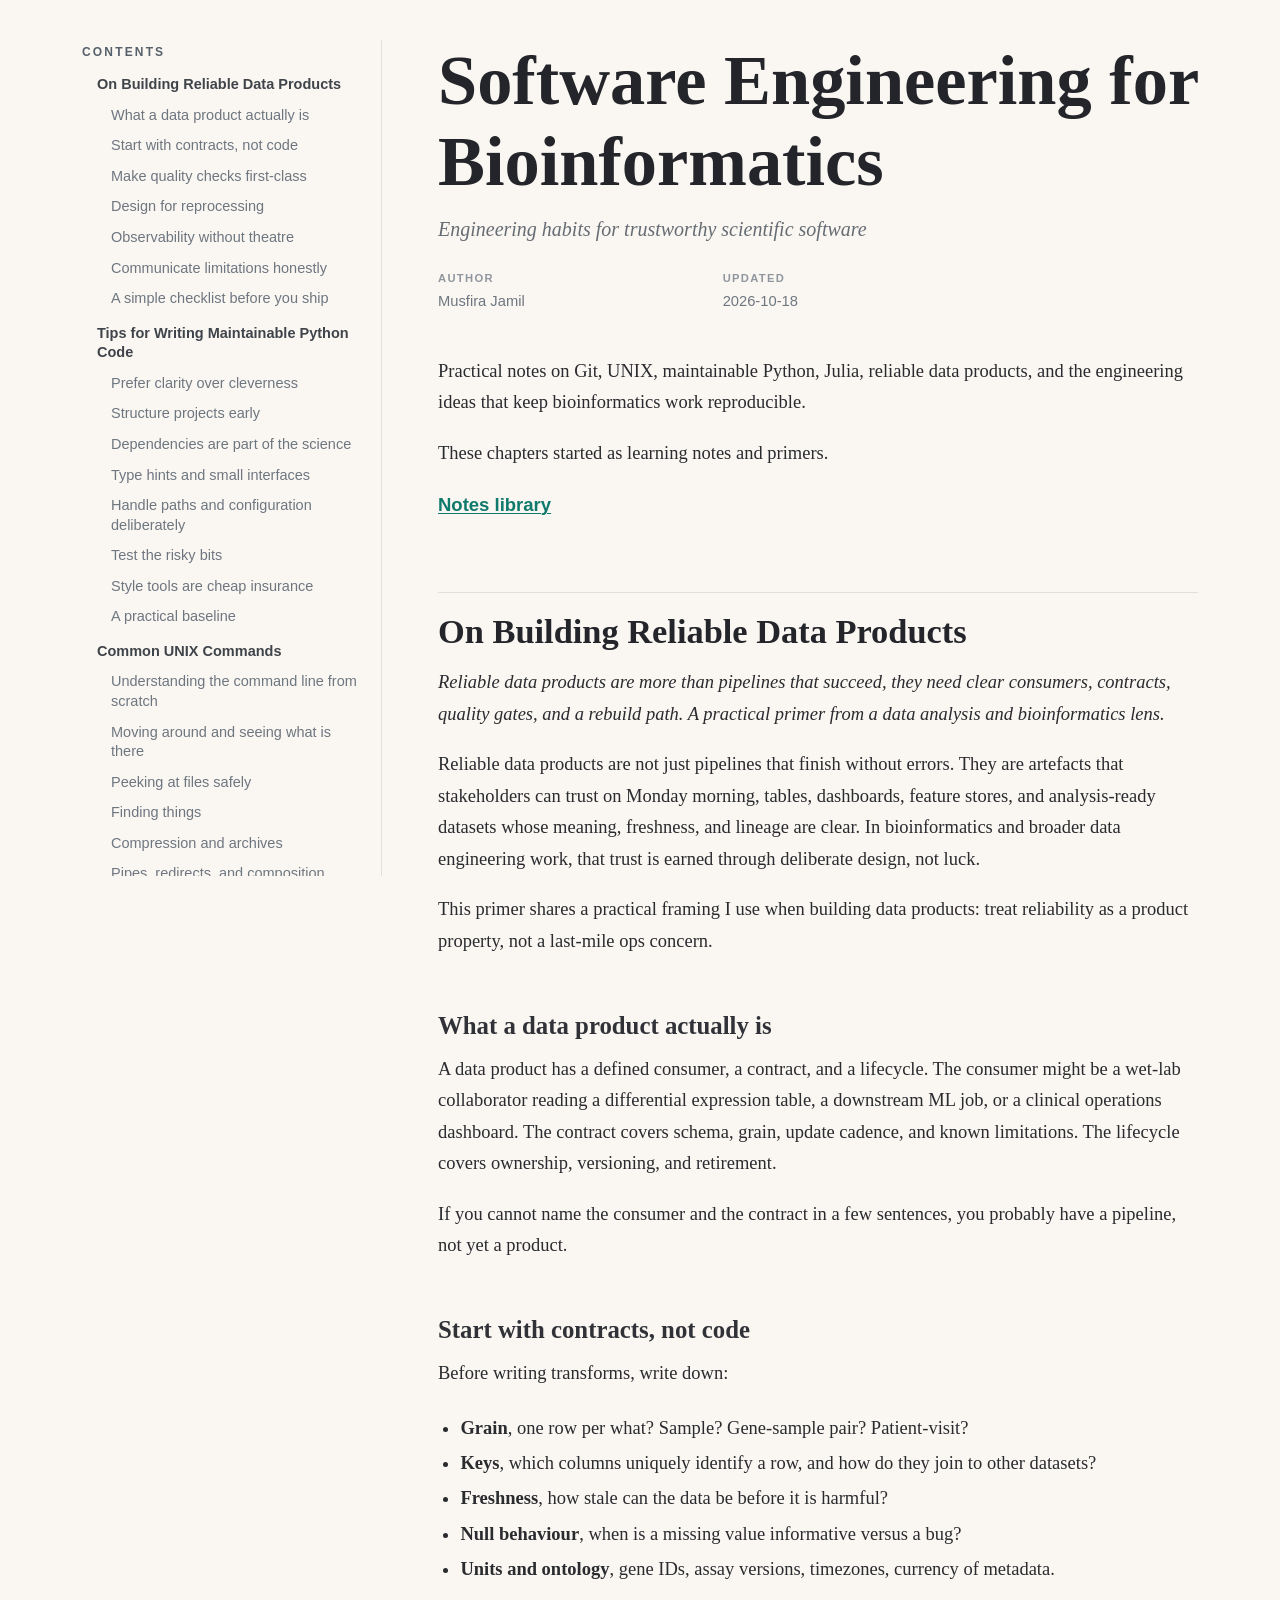
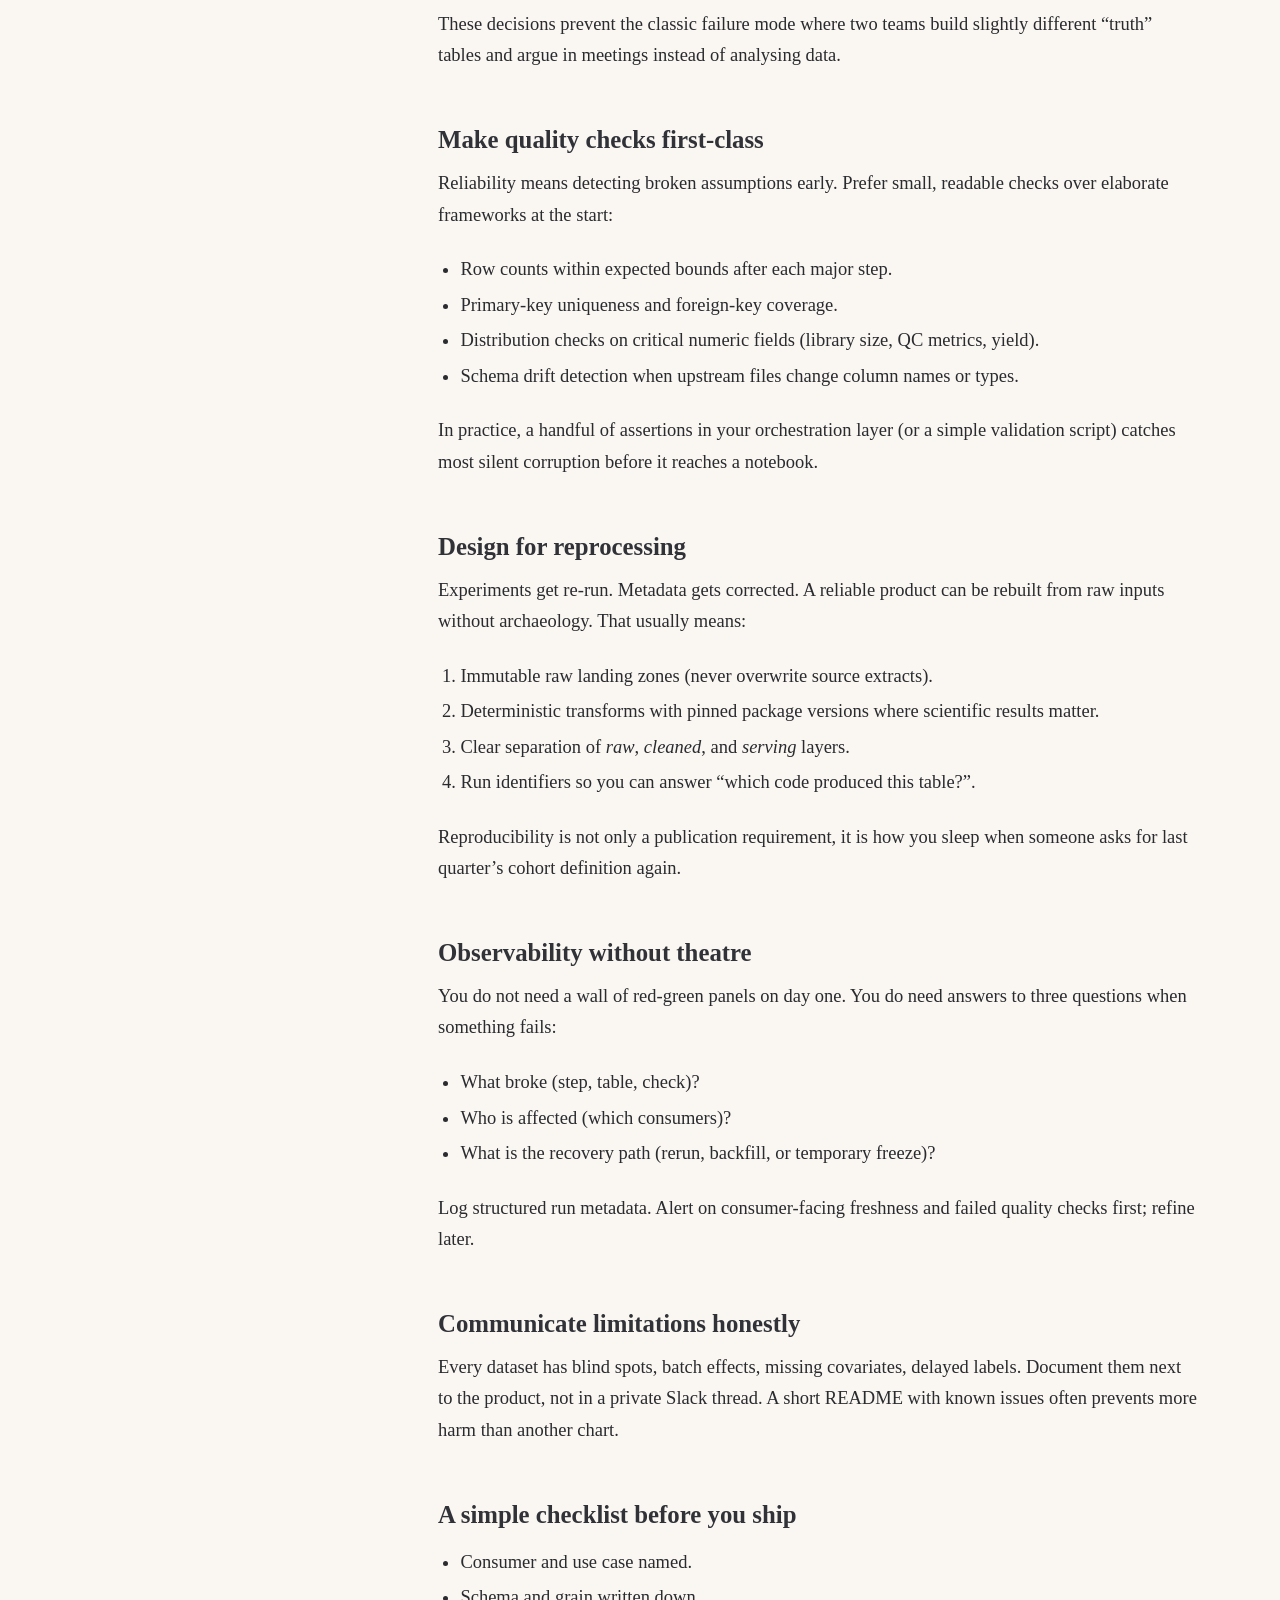
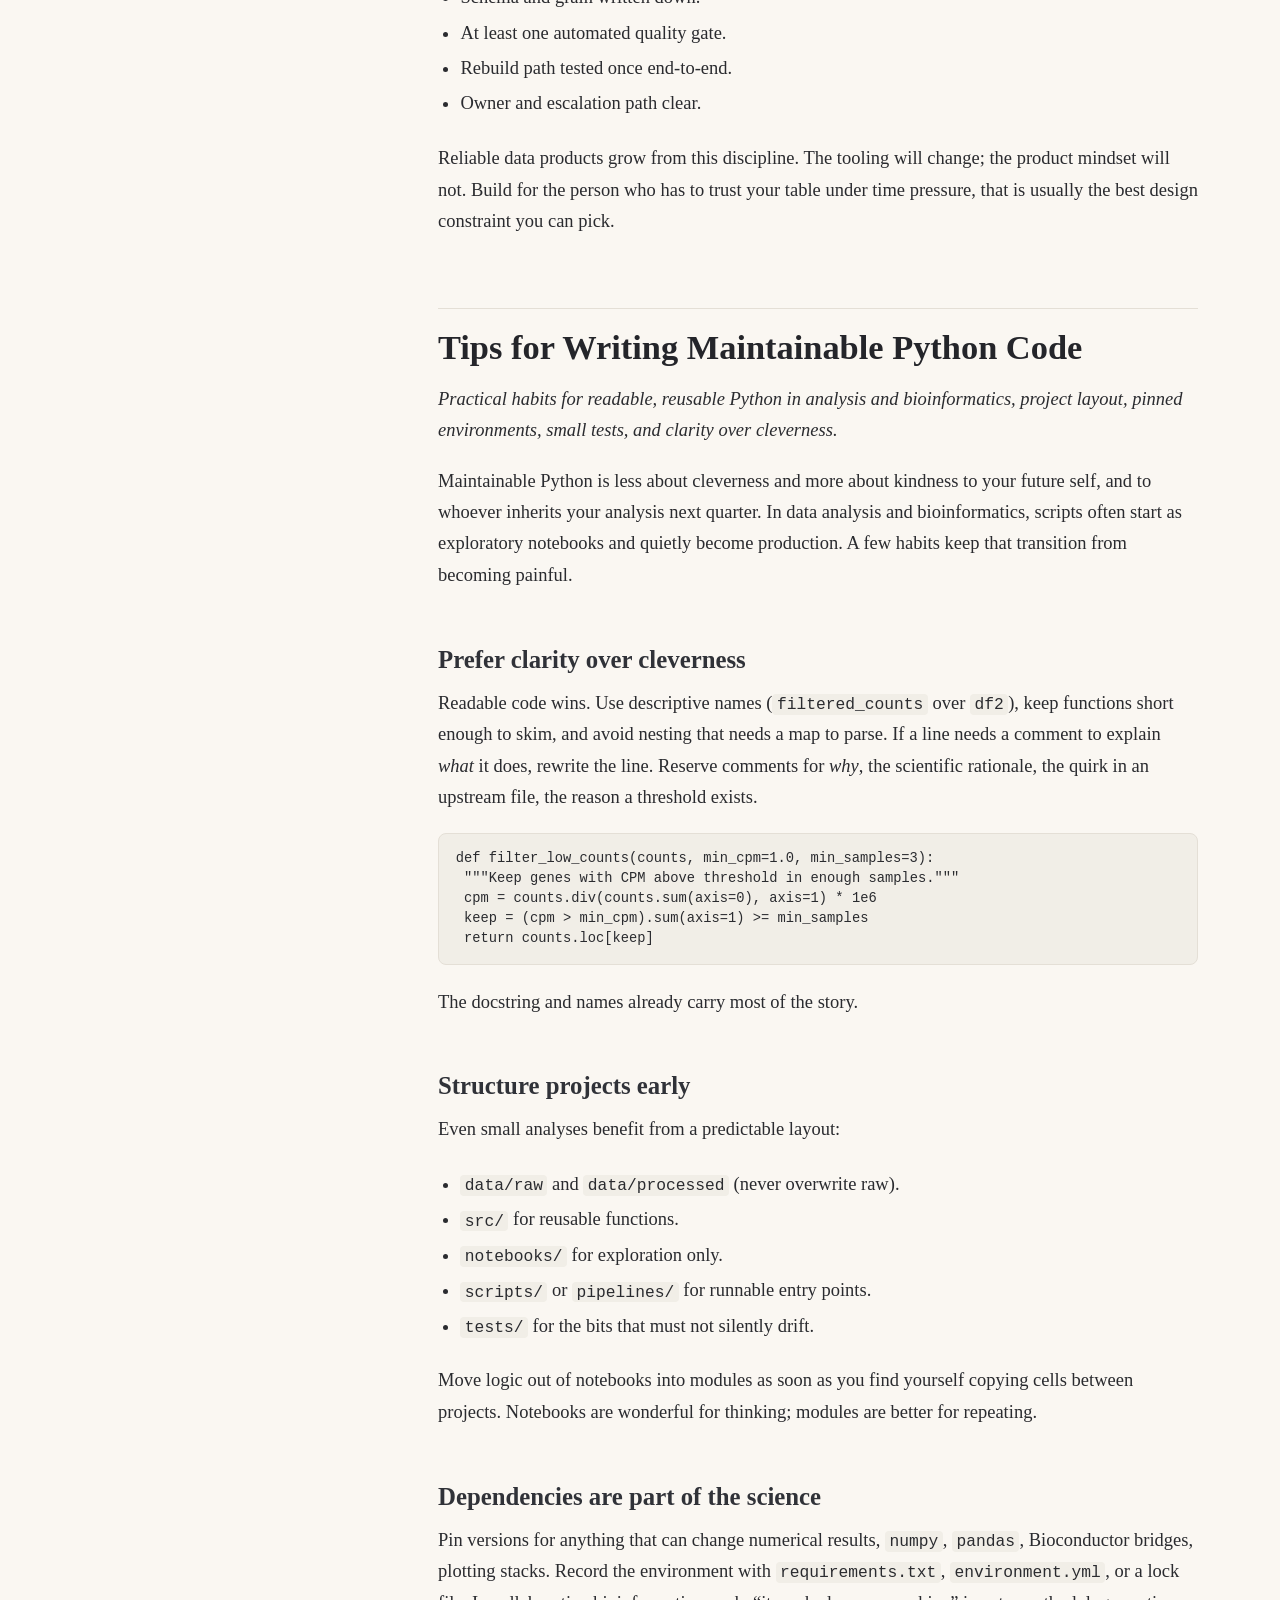
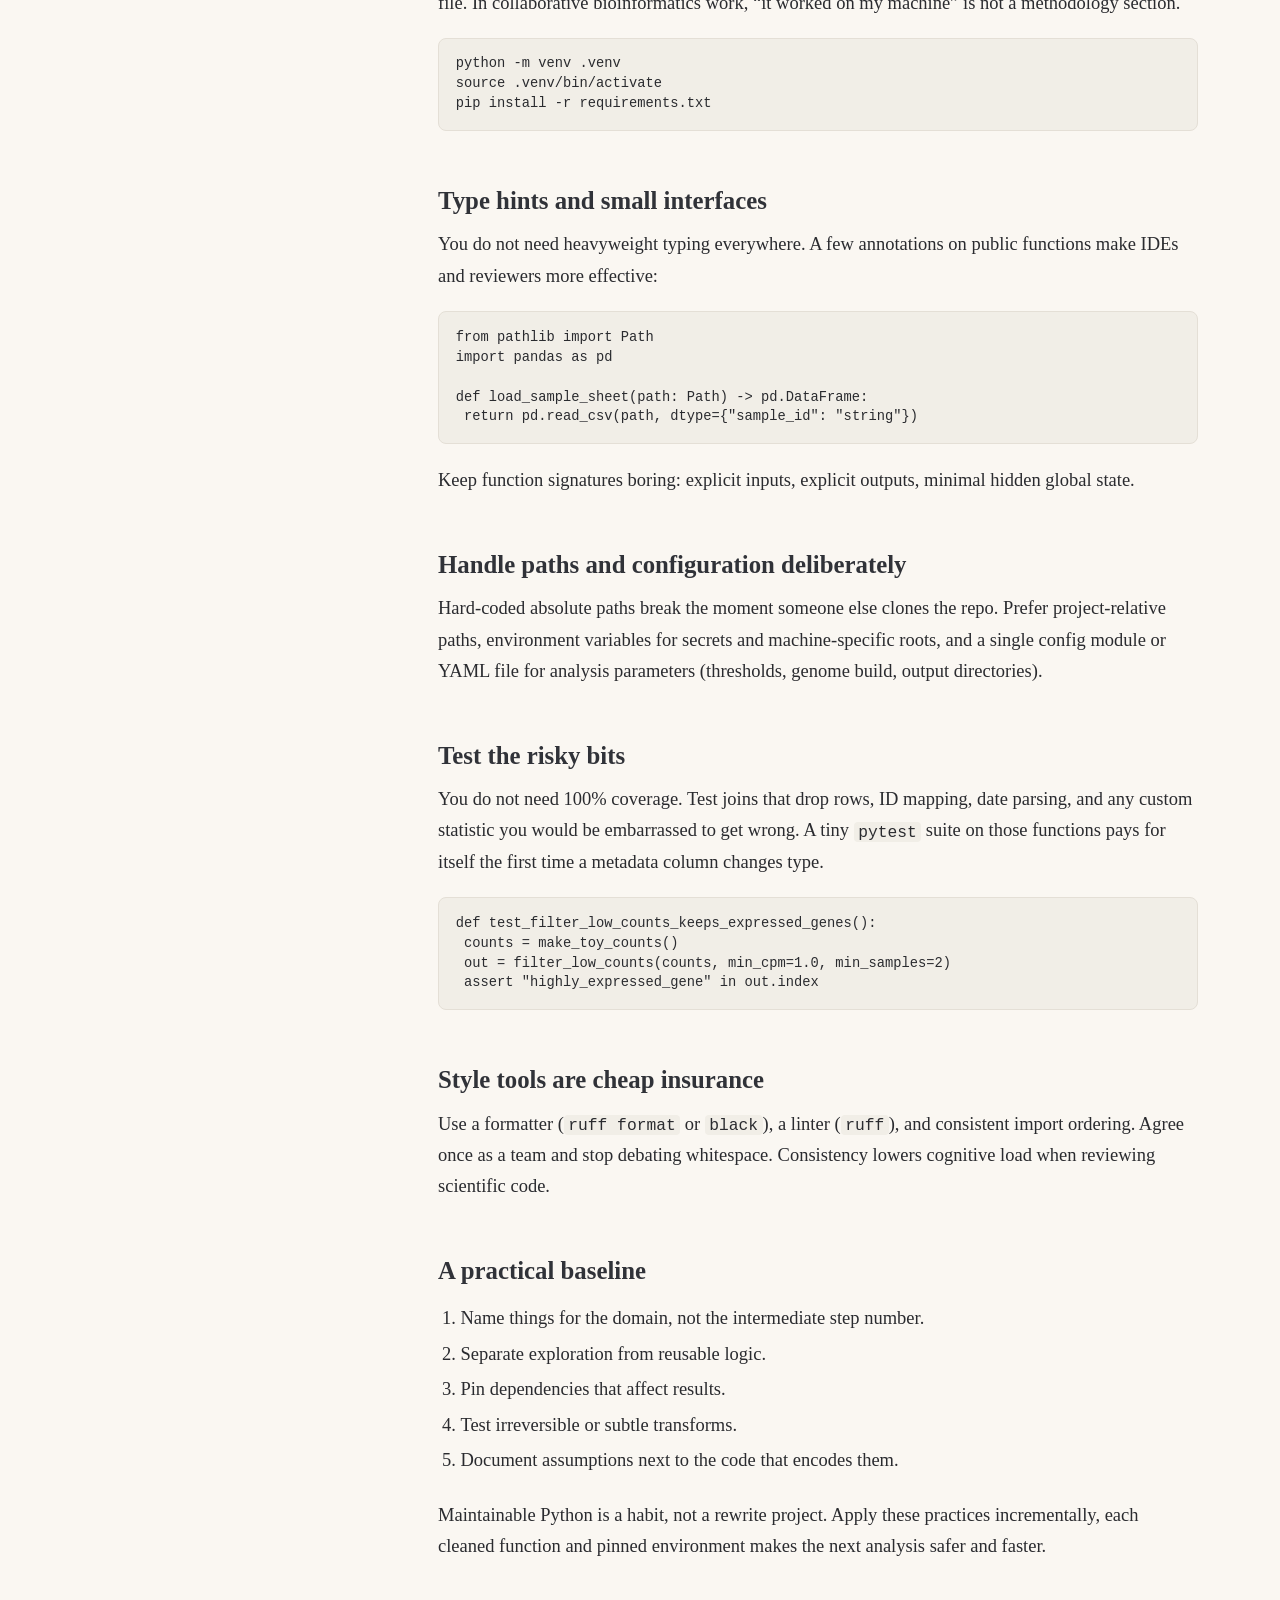
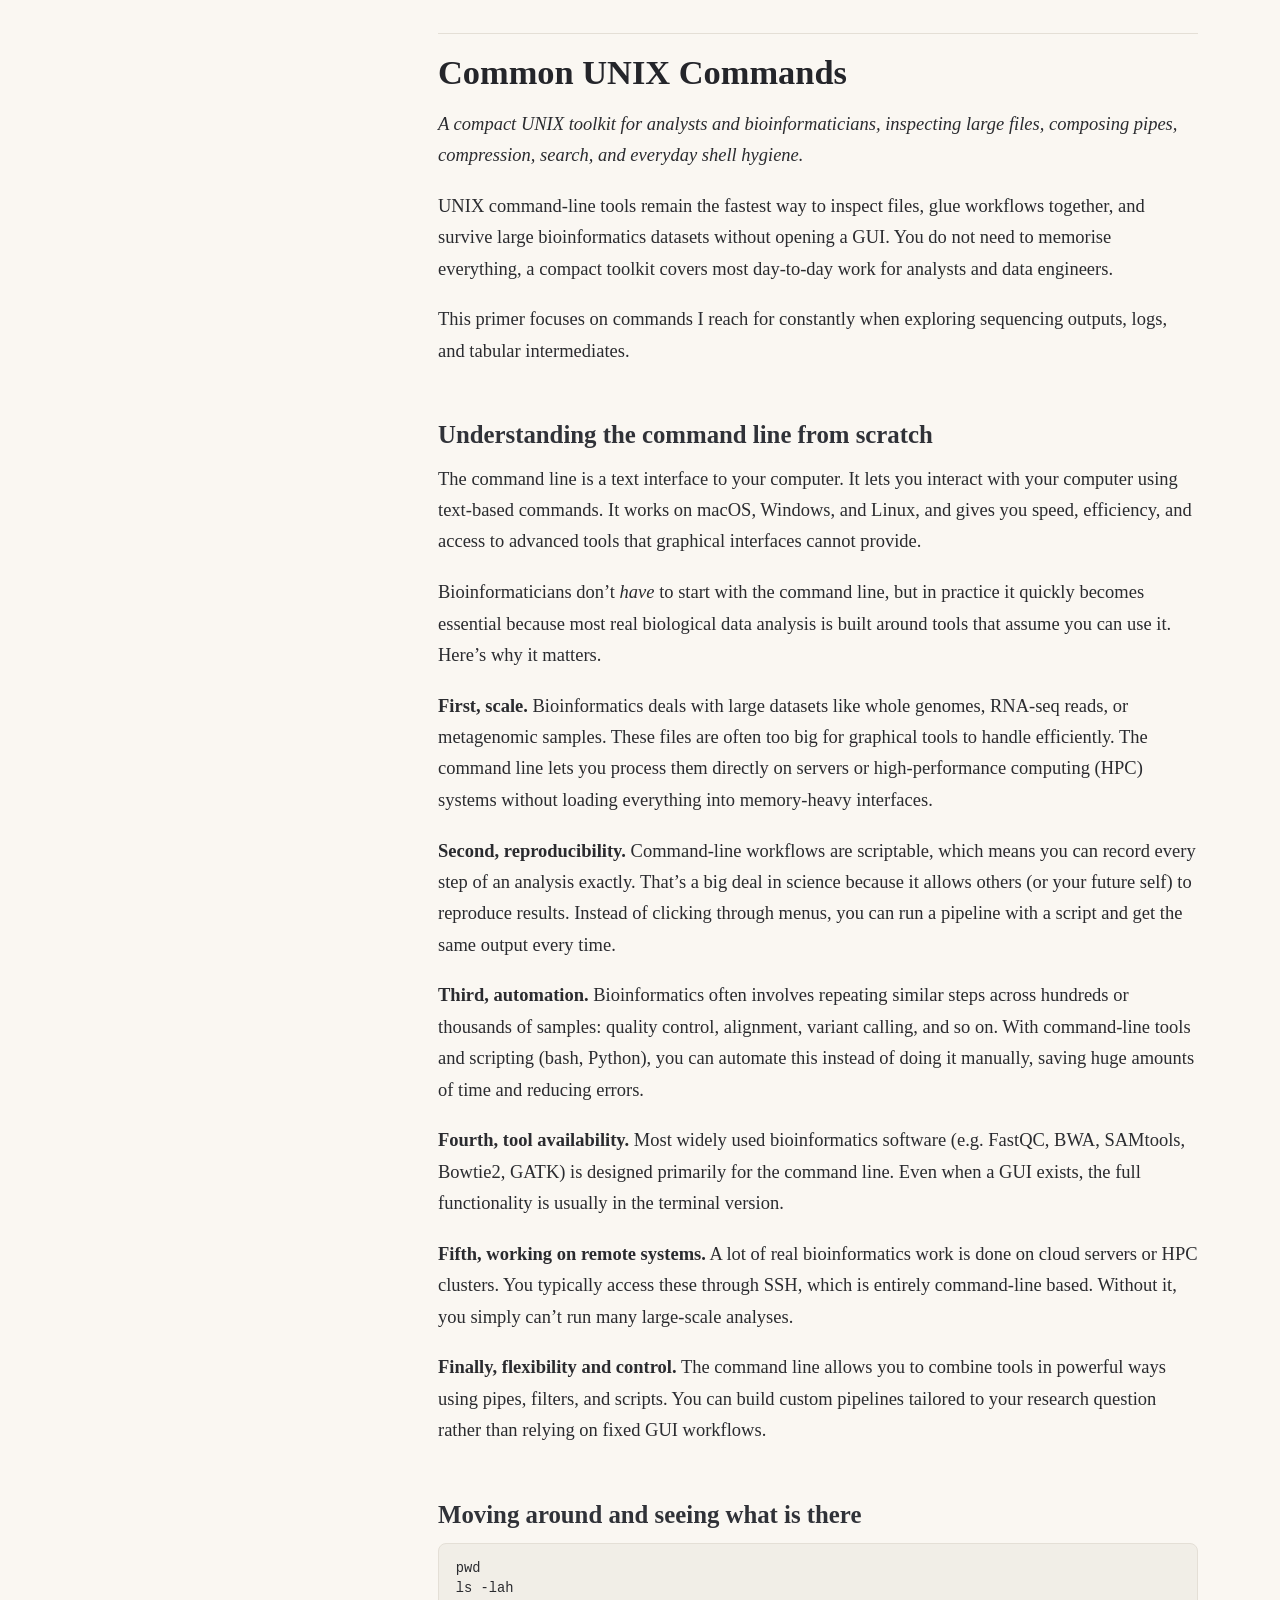
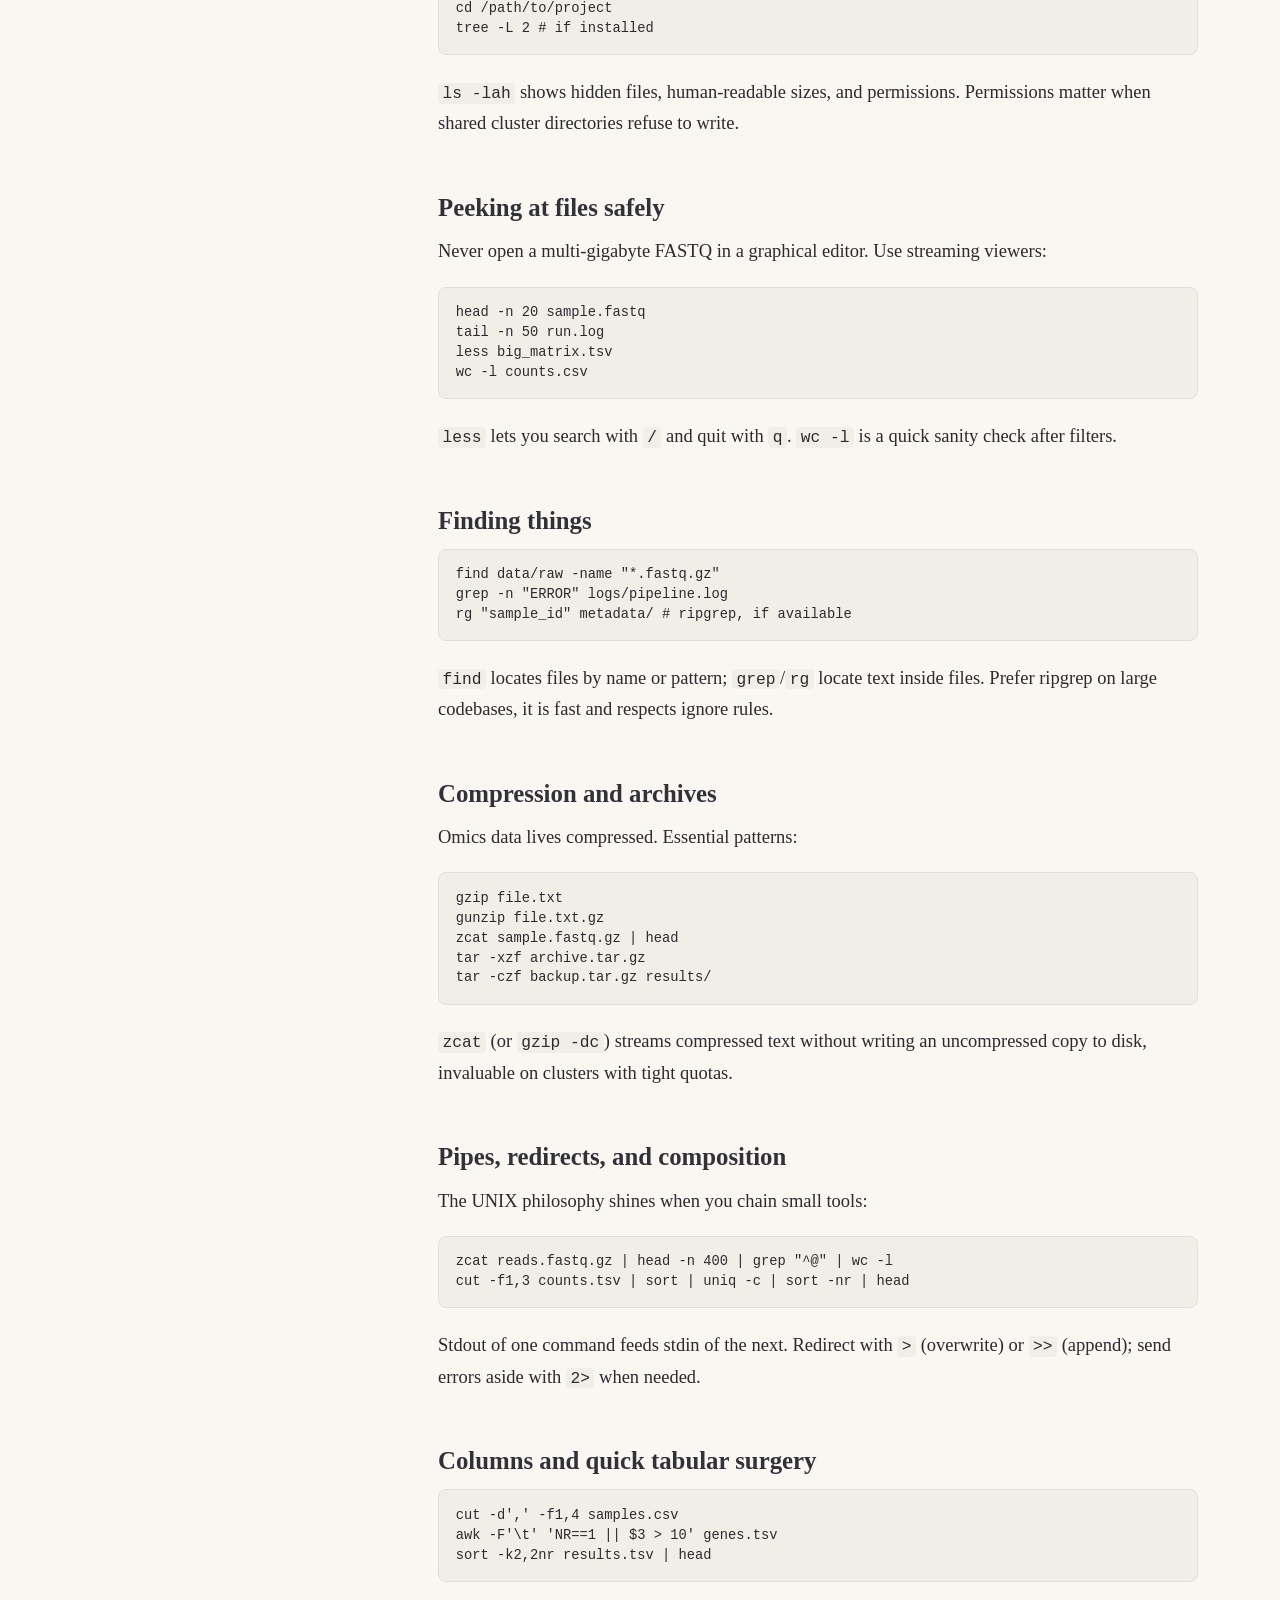
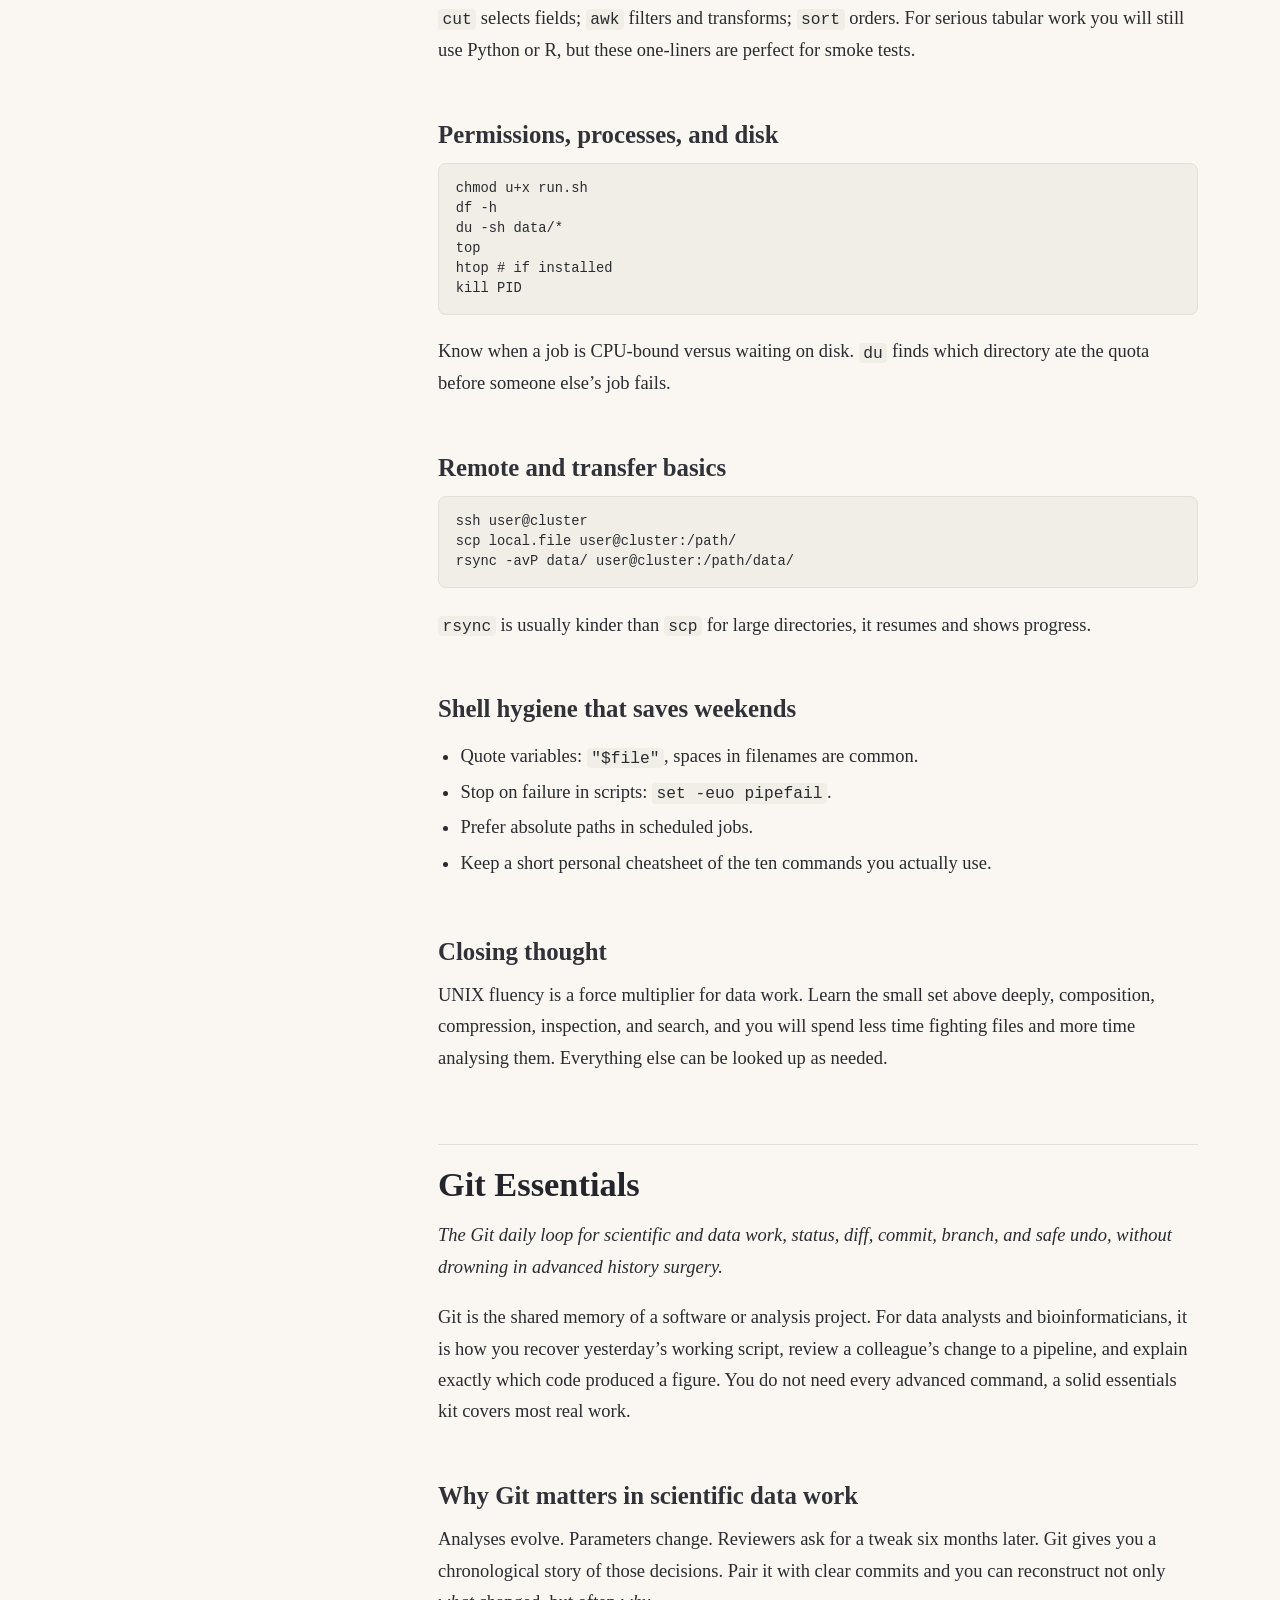
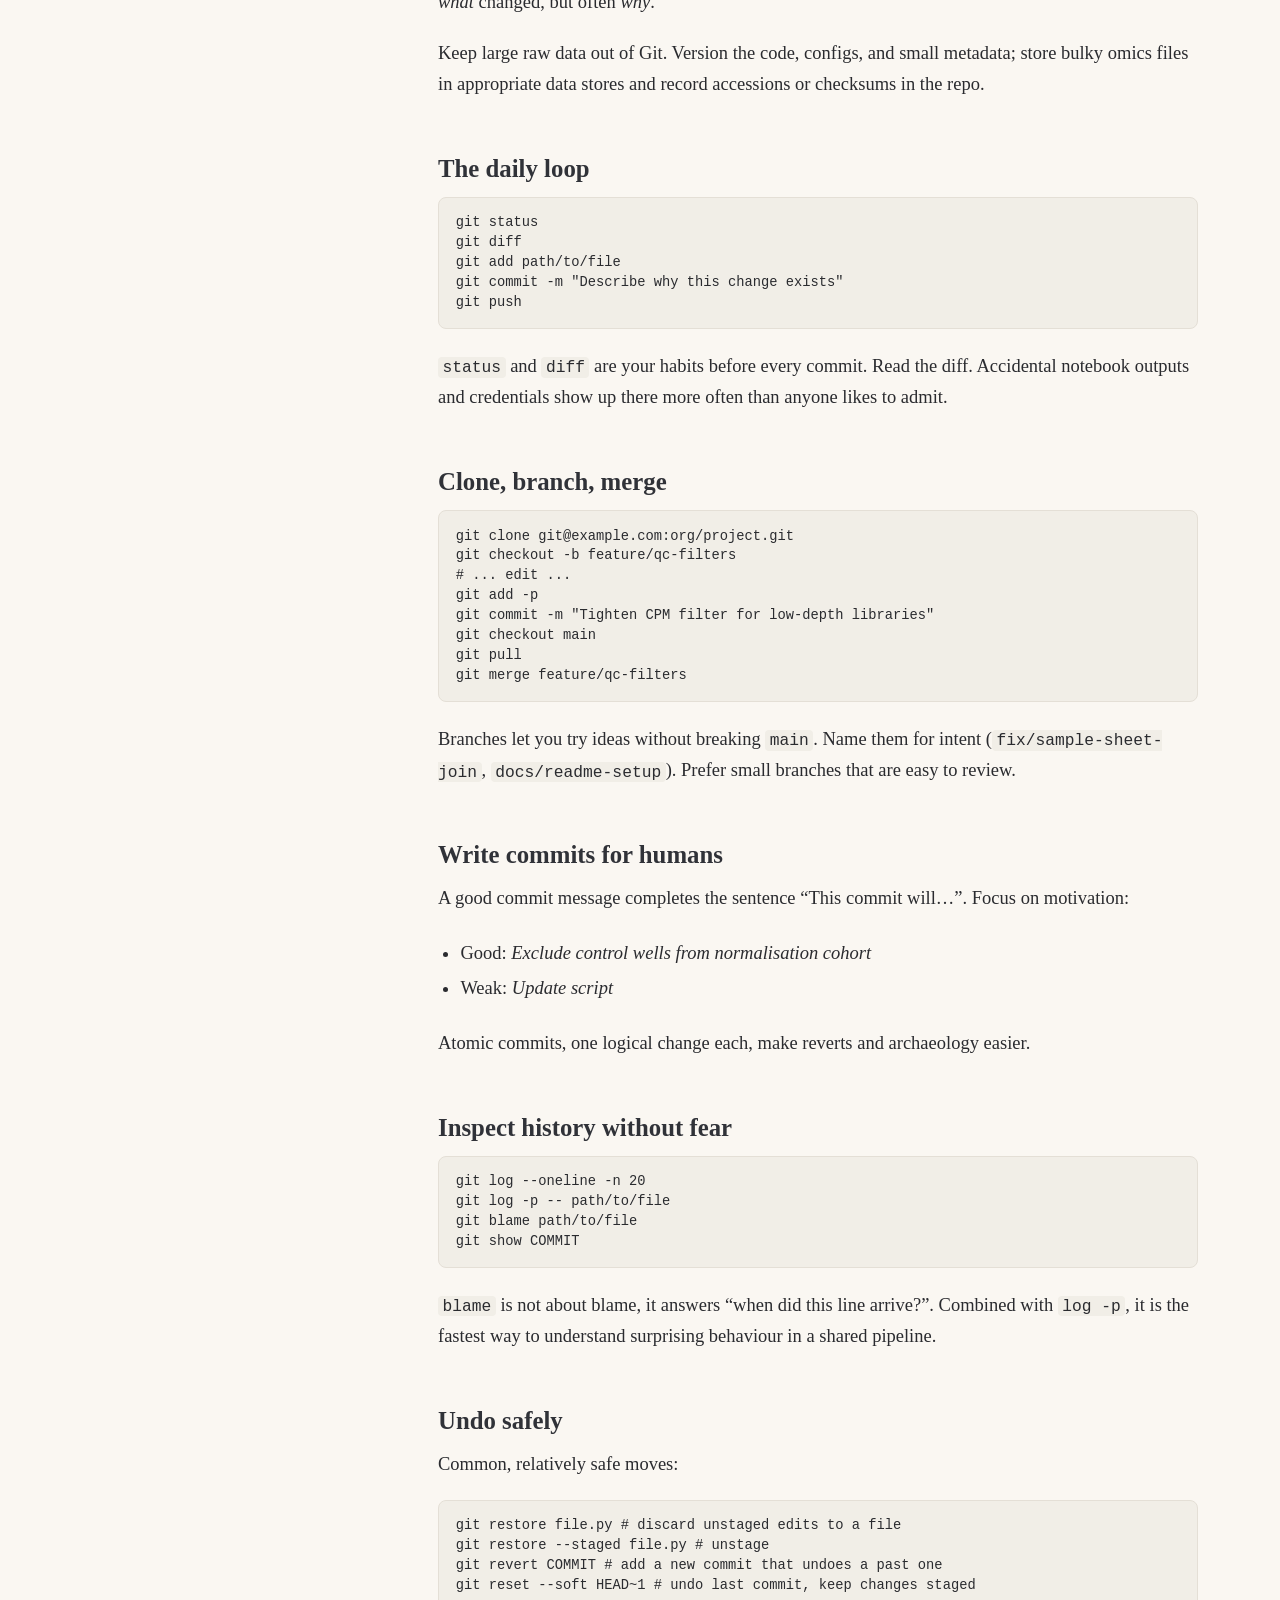
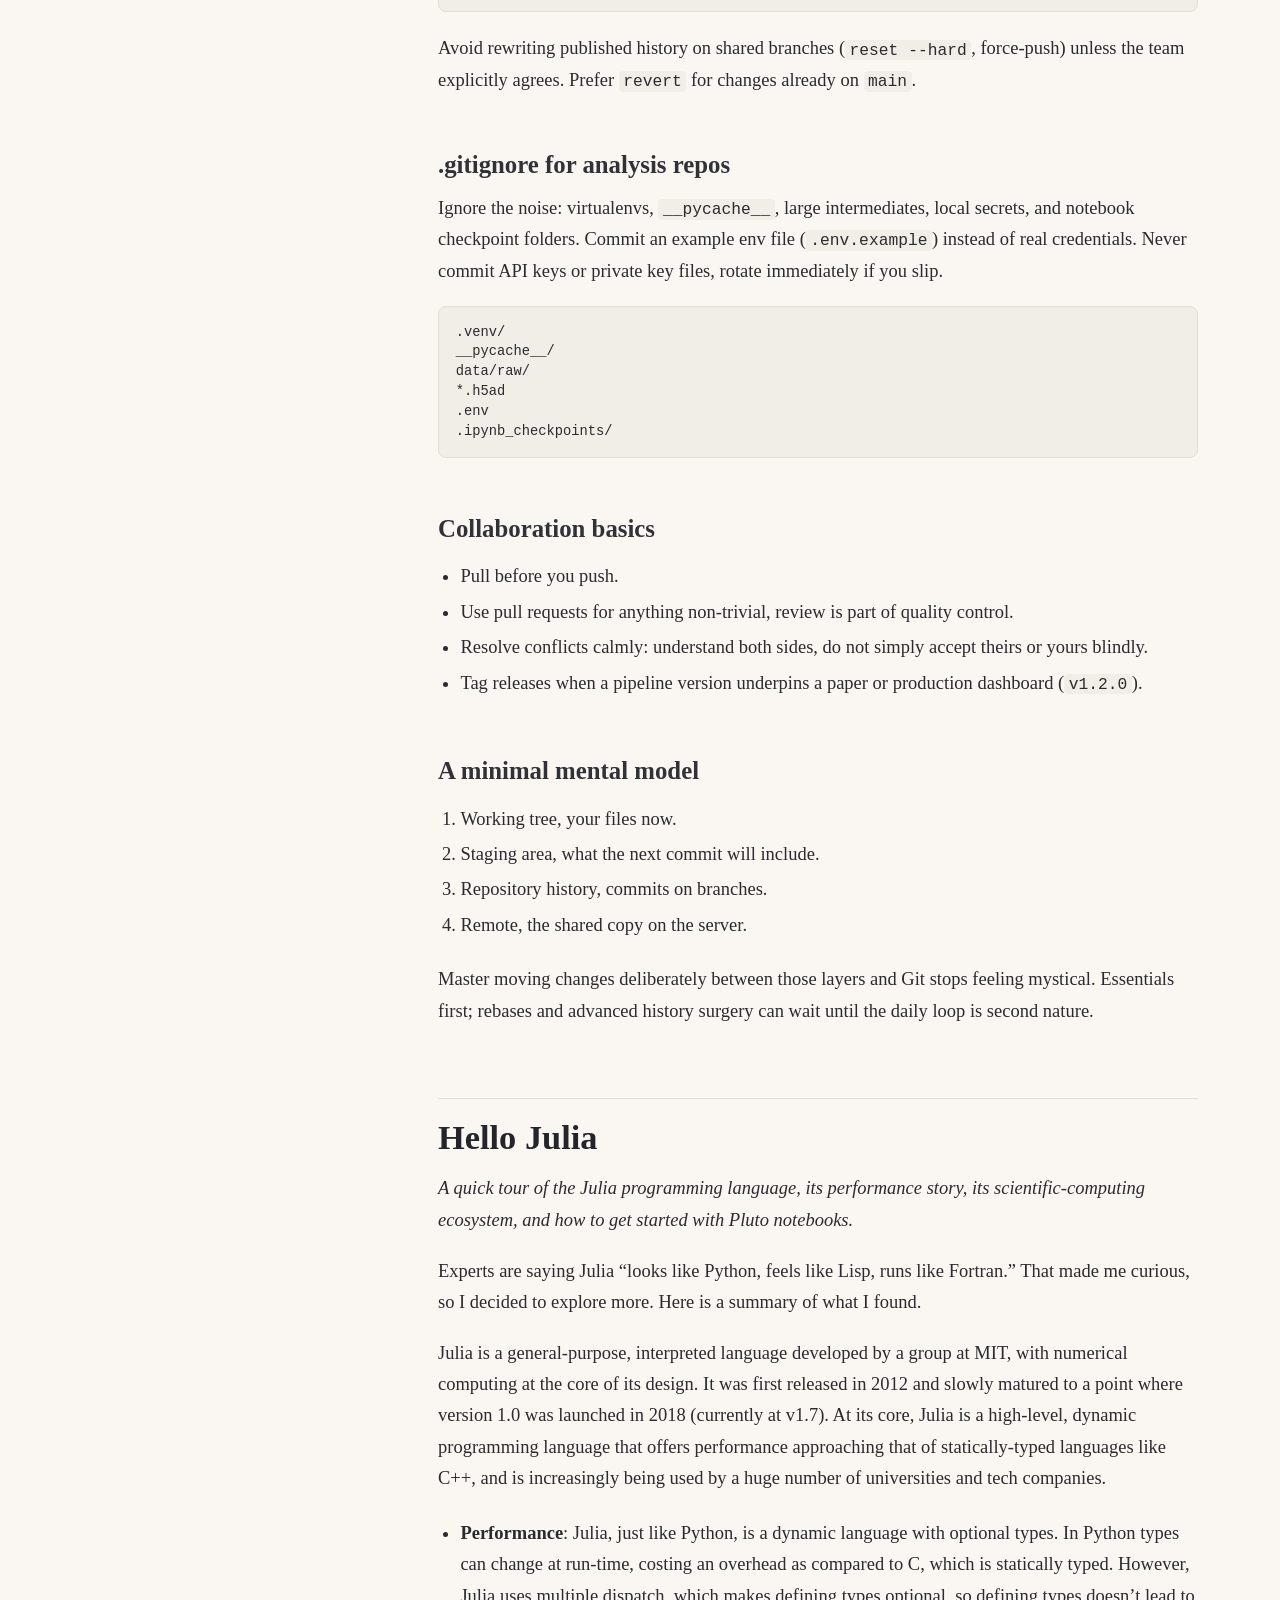
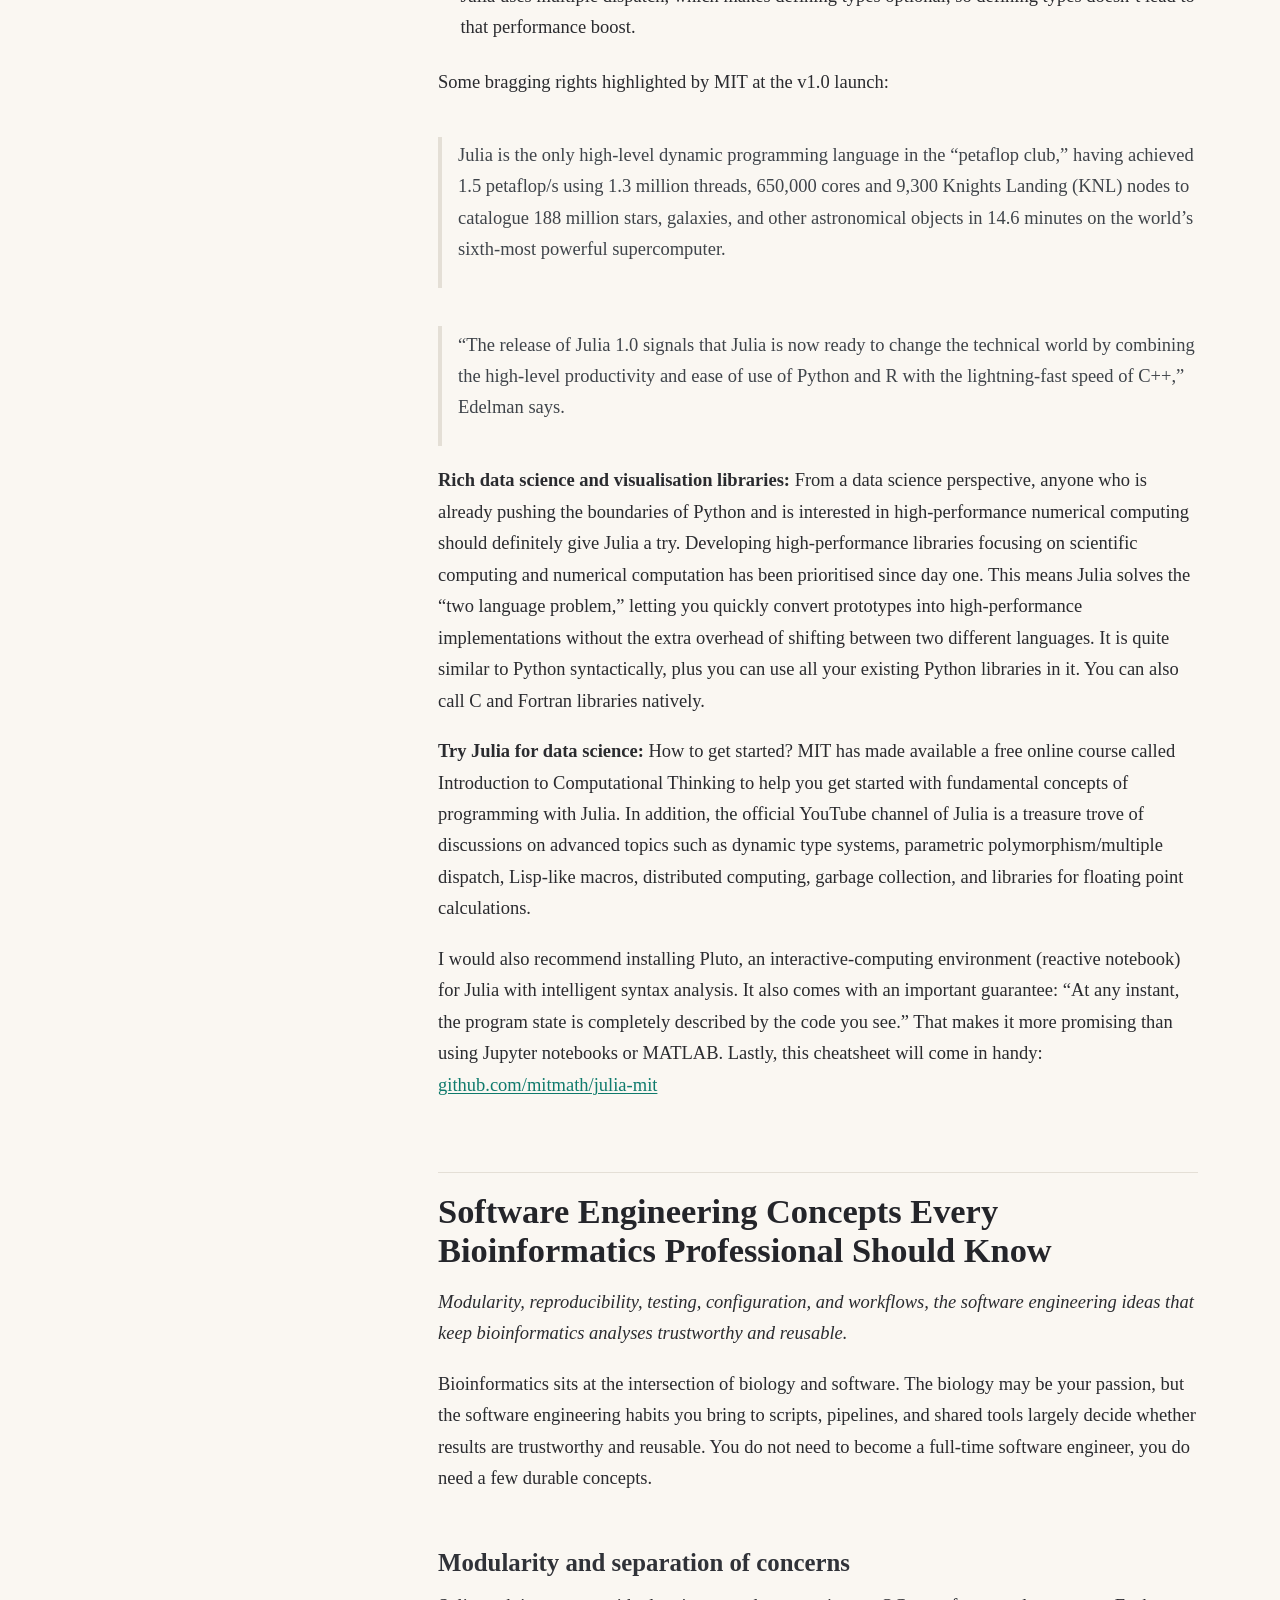
==== commit b29cc4d0: "Add 'Understanding the command line from scratch' to Common UNIX Commands Adds the intro primer as t" ====
--- a/docs/software-engineering/index.html
+++ b/docs/software-engineering/index.html
@@ -5,7 +5,7 @@
   <meta name="generator" content="pandoc" />
   <meta name="viewport" content="width=device-width, initial-scale=1.0, user-scalable=yes" />
   <meta name="author" content="Musfira Jamil" />
-  <meta name="dcterms.date" content="2026-09-27" />
+  <meta name="dcterms.date" content="2026-10-18" />
   <title>Software Engineering for Bioinformatics</title>
   <style>
     code{white-space: pre-wrap;}
@@ -32,7 +32,7 @@
 <p class="subtitle">Engineering habits for trustworthy scientific
 software</p>
 <p class="author">Musfira Jamil</p>
-<p class="date">2026-09-27</p>
+<p class="date">2026-10-18</p>
 </header>
 <nav id="TOC" role="doc-toc">
 <ul>
@@ -90,6 +90,9 @@
 <li><a href="#common-unix-commands" id="toc-common-unix-commands">Common
 UNIX Commands</a>
 <ul>
+<li><a href="#understanding-the-command-line-from-scratch"
+id="toc-understanding-the-command-line-from-scratch">Understanding the
+command line from scratch</a></li>
 <li><a href="#moving-around-and-seeing-what-is-there"
 id="toc-moving-around-and-seeing-what-is-there">Moving around and seeing
 what is there</a></li>
@@ -388,6 +391,45 @@
 covers most day-to-day work for analysts and data engineers.</p>
 <p>This primer focuses on commands I reach for constantly when exploring
 sequencing outputs, logs, and tabular intermediates.</p>
+<h2 id="understanding-the-command-line-from-scratch">Understanding the
+command line from scratch</h2>
+<p>The command line is a text interface to your computer. It lets you
+interact with your computer using text-based commands. It works on
+macOS, Windows, and Linux, and gives you speed, efficiency, and access
+to advanced tools that graphical interfaces cannot provide.</p>
+<p>Bioinformaticians don’t <em>have</em> to start with the command line,
+but in practice it quickly becomes essential because most real
+biological data analysis is built around tools that assume you can use
+it. Here’s why it matters.</p>
+<p><strong>First, scale.</strong> Bioinformatics deals with large
+datasets like whole genomes, RNA-seq reads, or metagenomic samples.
+These files are often too big for graphical tools to handle efficiently.
+The command line lets you process them directly on servers or
+high-performance computing (HPC) systems without loading everything into
+memory-heavy interfaces.</p>
+<p><strong>Second, reproducibility.</strong> Command-line workflows are
+scriptable, which means you can record every step of an analysis
+exactly. That’s a big deal in science because it allows others (or your
+future self) to reproduce results. Instead of clicking through menus,
+you can run a pipeline with a script and get the same output every
+time.</p>
+<p><strong>Third, automation.</strong> Bioinformatics often involves
+repeating similar steps across hundreds or thousands of samples: quality
+control, alignment, variant calling, and so on. With command-line tools
+and scripting (bash, Python), you can automate this instead of doing it
+manually, saving huge amounts of time and reducing errors.</p>
+<p><strong>Fourth, tool availability.</strong> Most widely used
+bioinformatics software (e.g. FastQC, BWA, SAMtools, Bowtie2, GATK) is
+designed primarily for the command line. Even when a GUI exists, the
+full functionality is usually in the terminal version.</p>
+<p><strong>Fifth, working on remote systems.</strong> A lot of real
+bioinformatics work is done on cloud servers or HPC clusters. You
+typically access these through SSH, which is entirely command-line
+based. Without it, you simply can’t run many large-scale analyses.</p>
+<p><strong>Finally, flexibility and control.</strong> The command line
+allows you to combine tools in powerful ways using pipes, filters, and
+scripts. You can build custom pipelines tailored to your research
+question rather than relying on fixed GUI workflows.</p>
 <h2 id="moving-around-and-seeing-what-is-there">Moving around and seeing
 what is there</h2>
 <pre><code>pwd
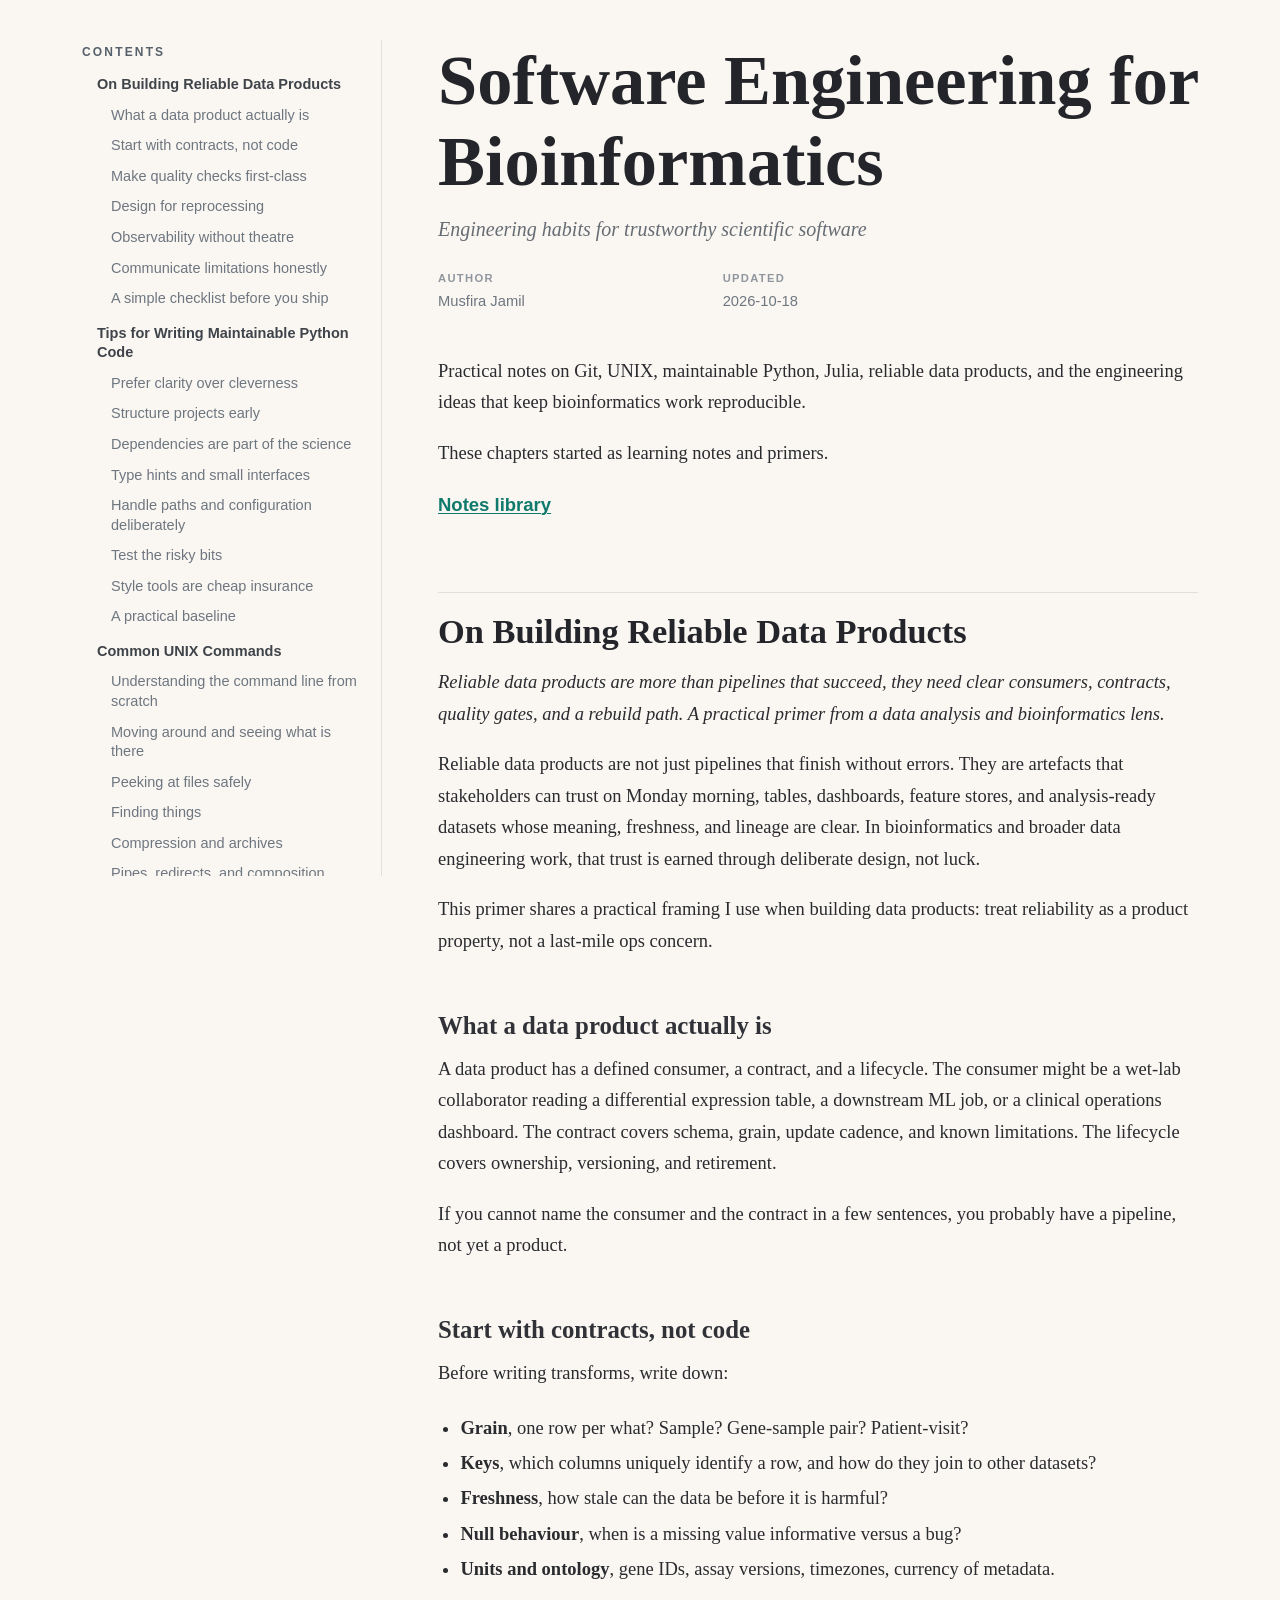
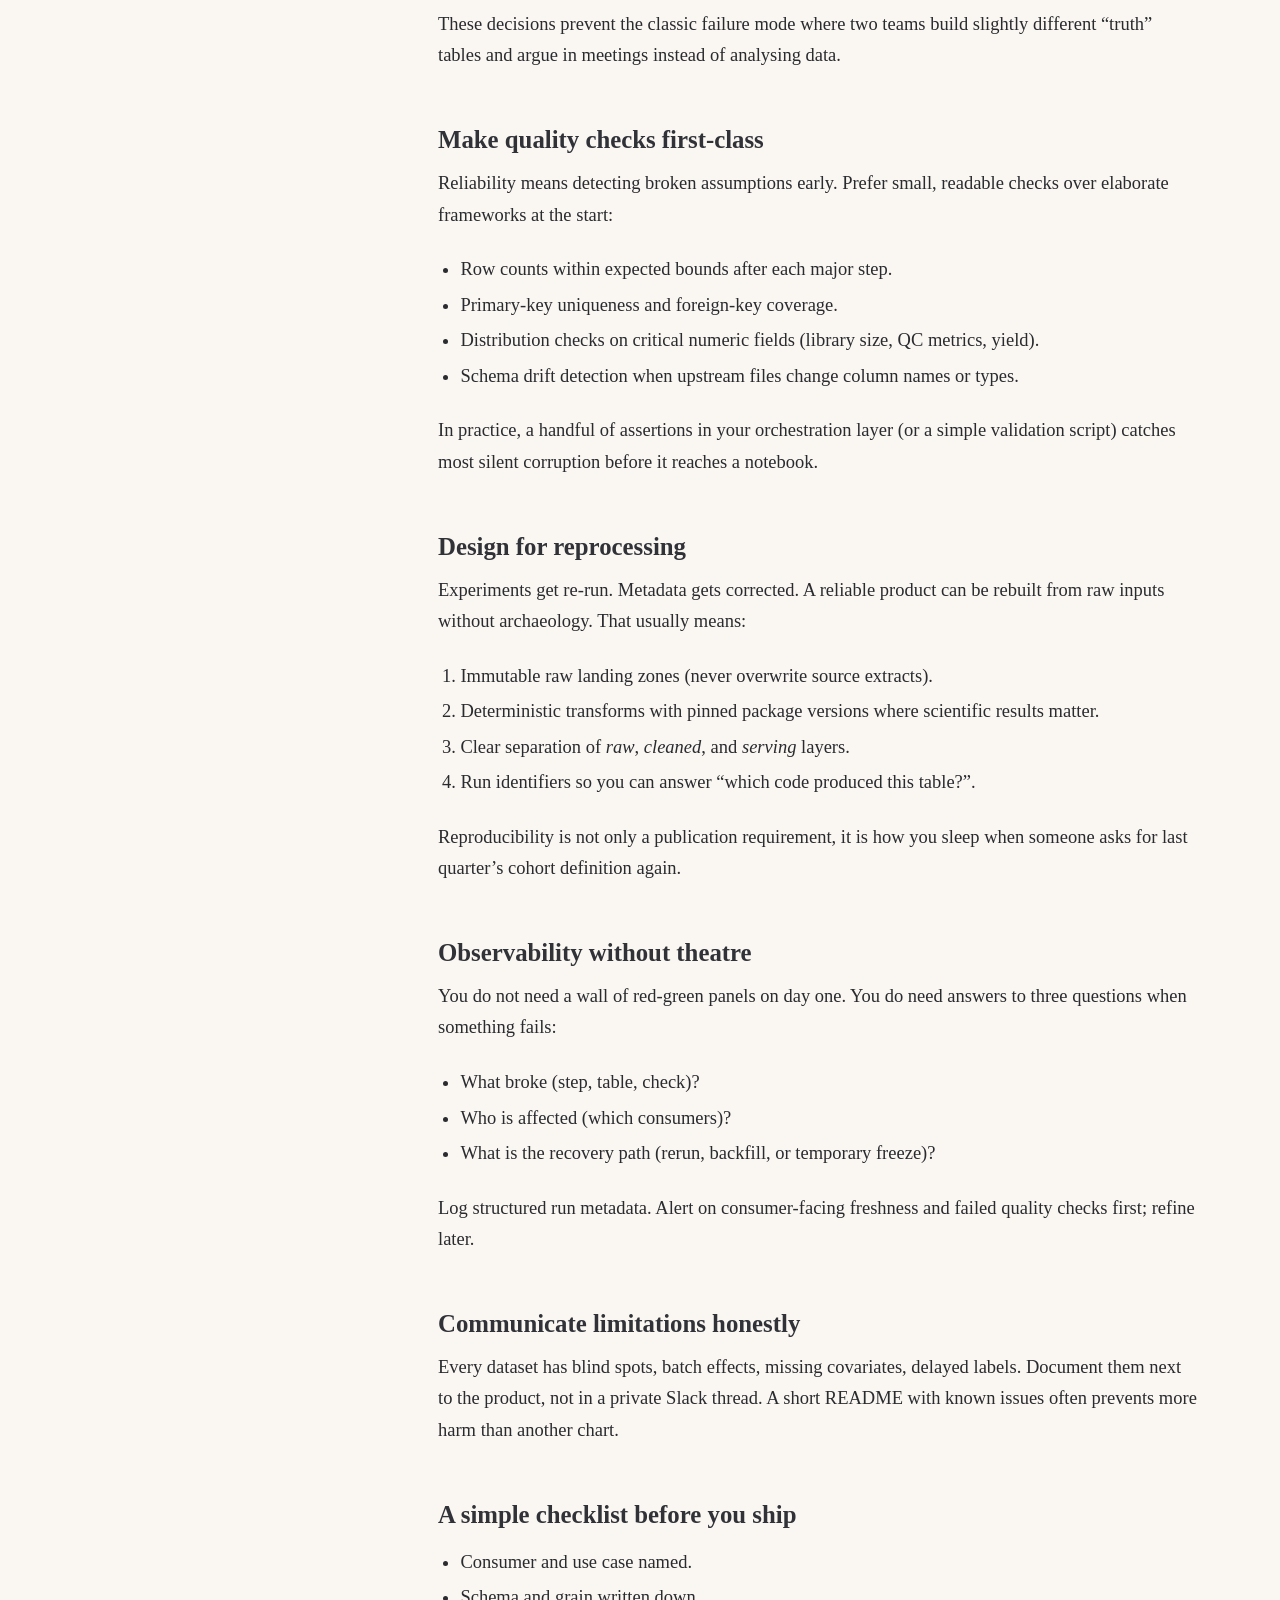
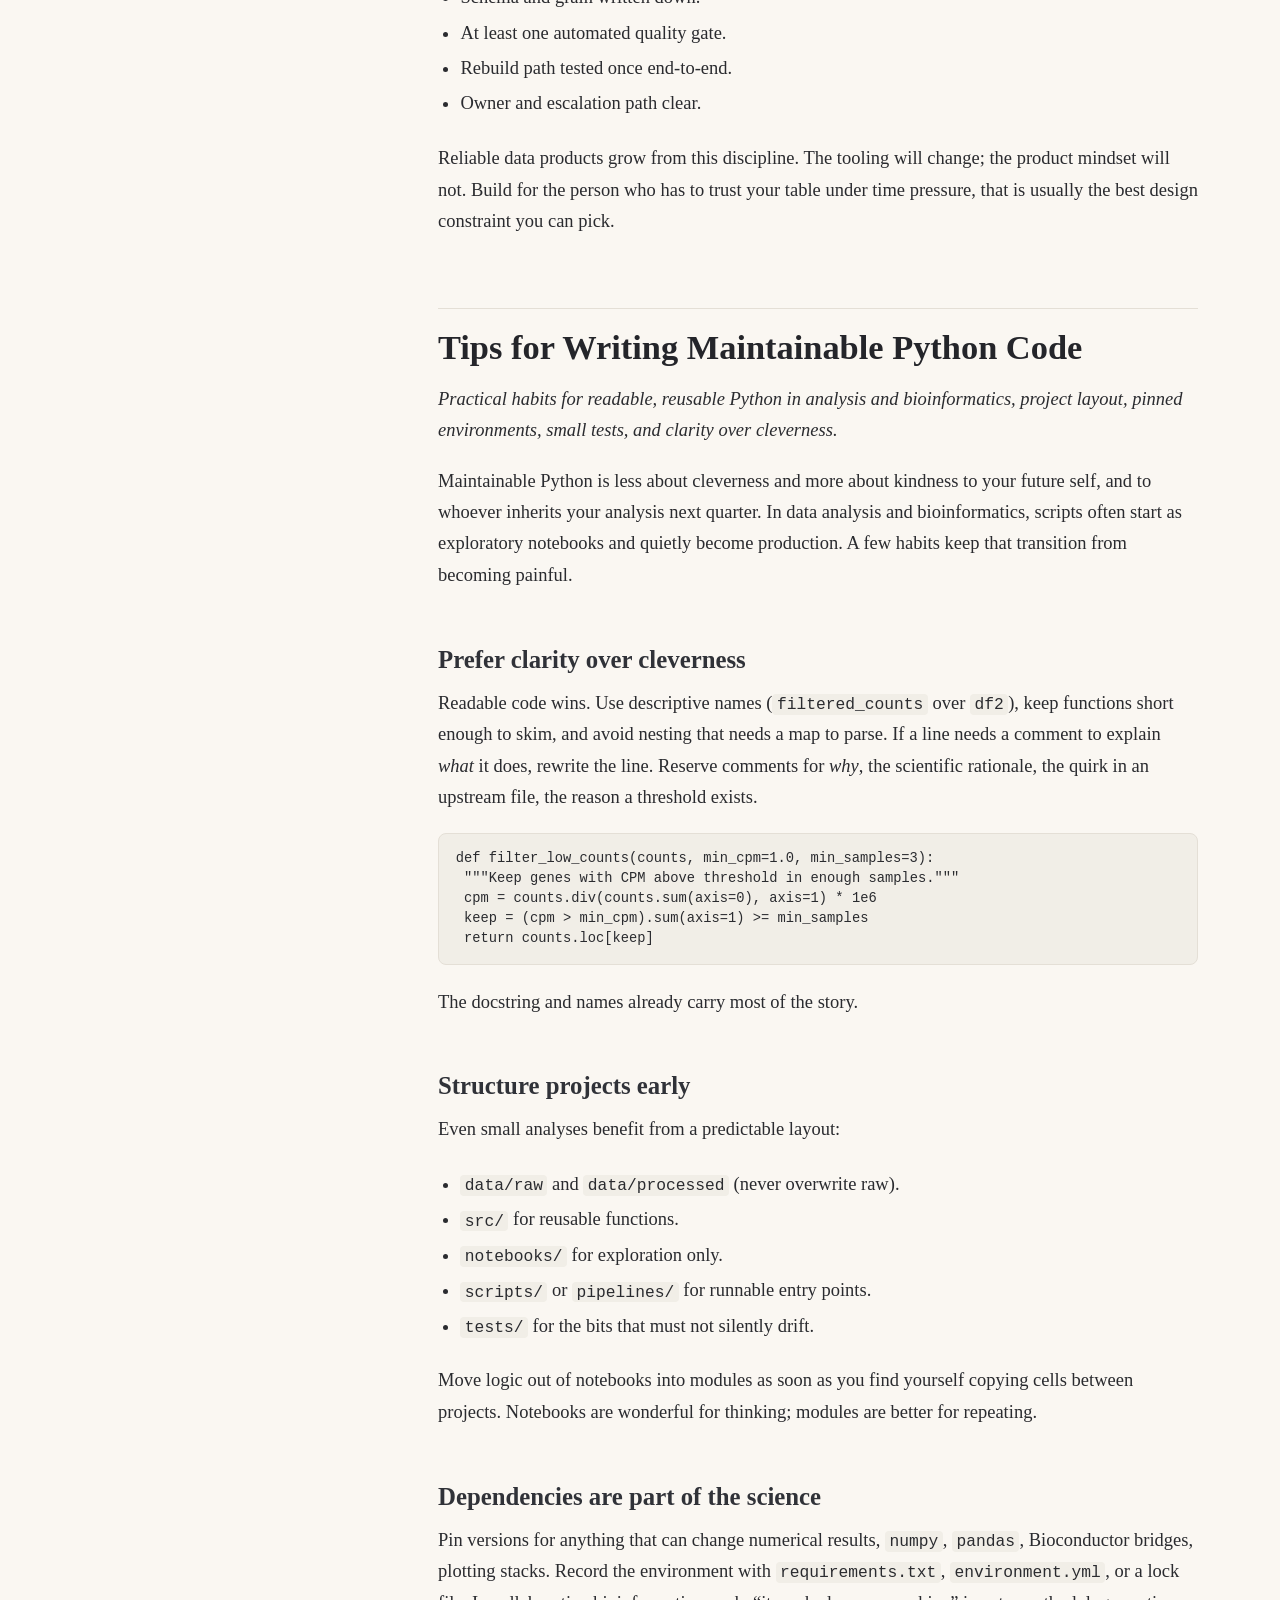
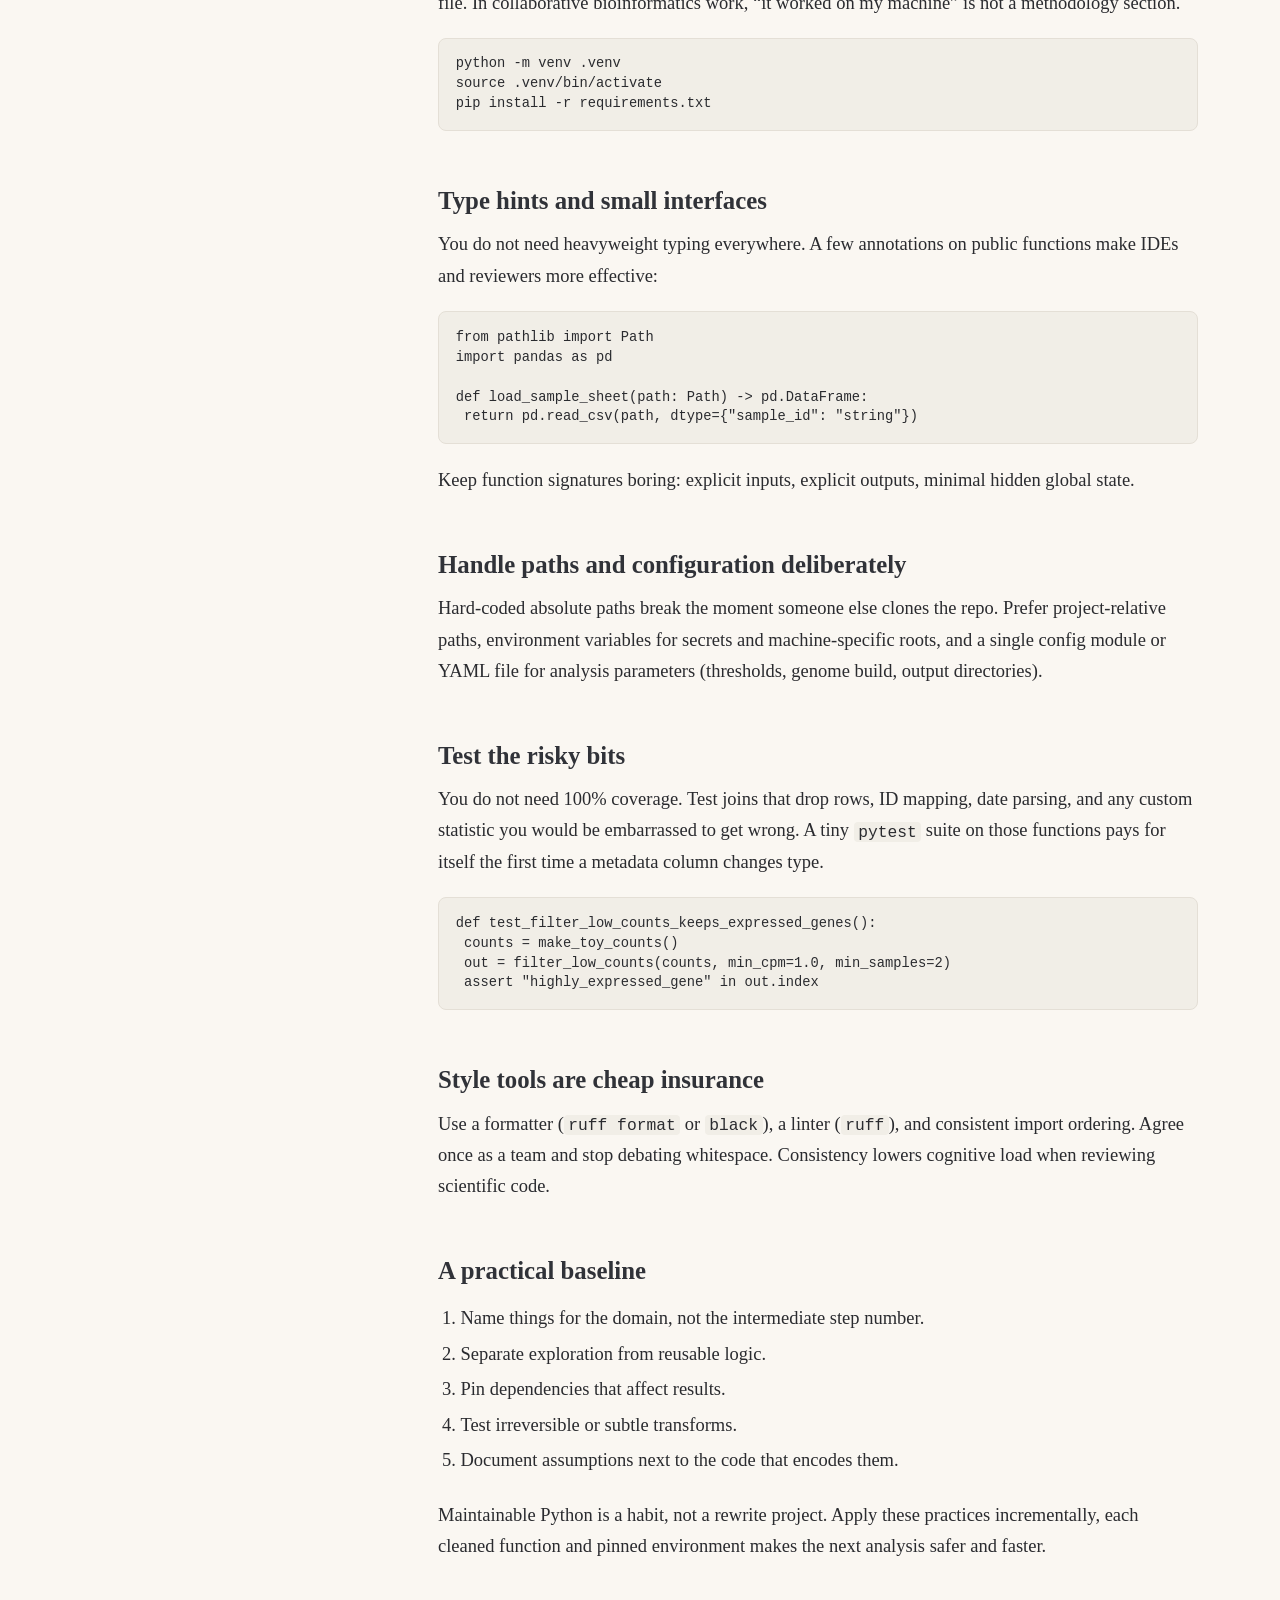
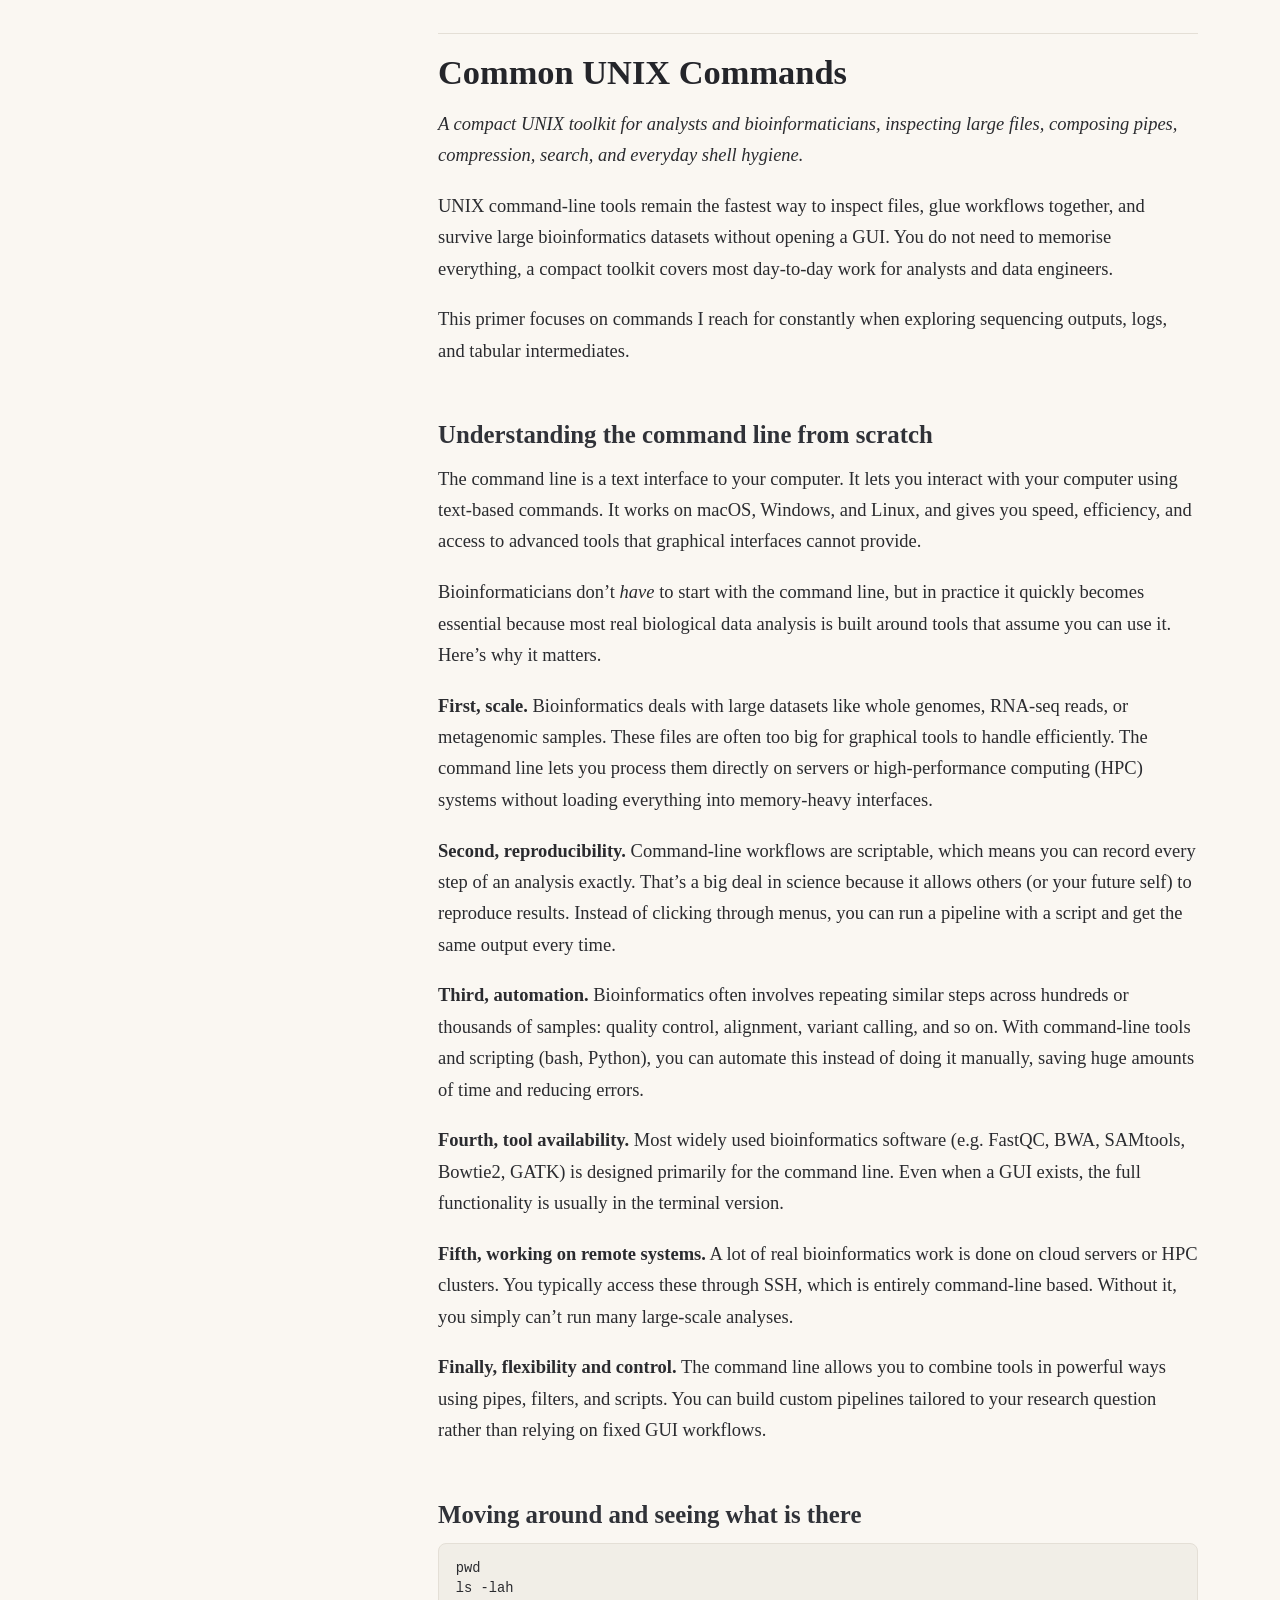
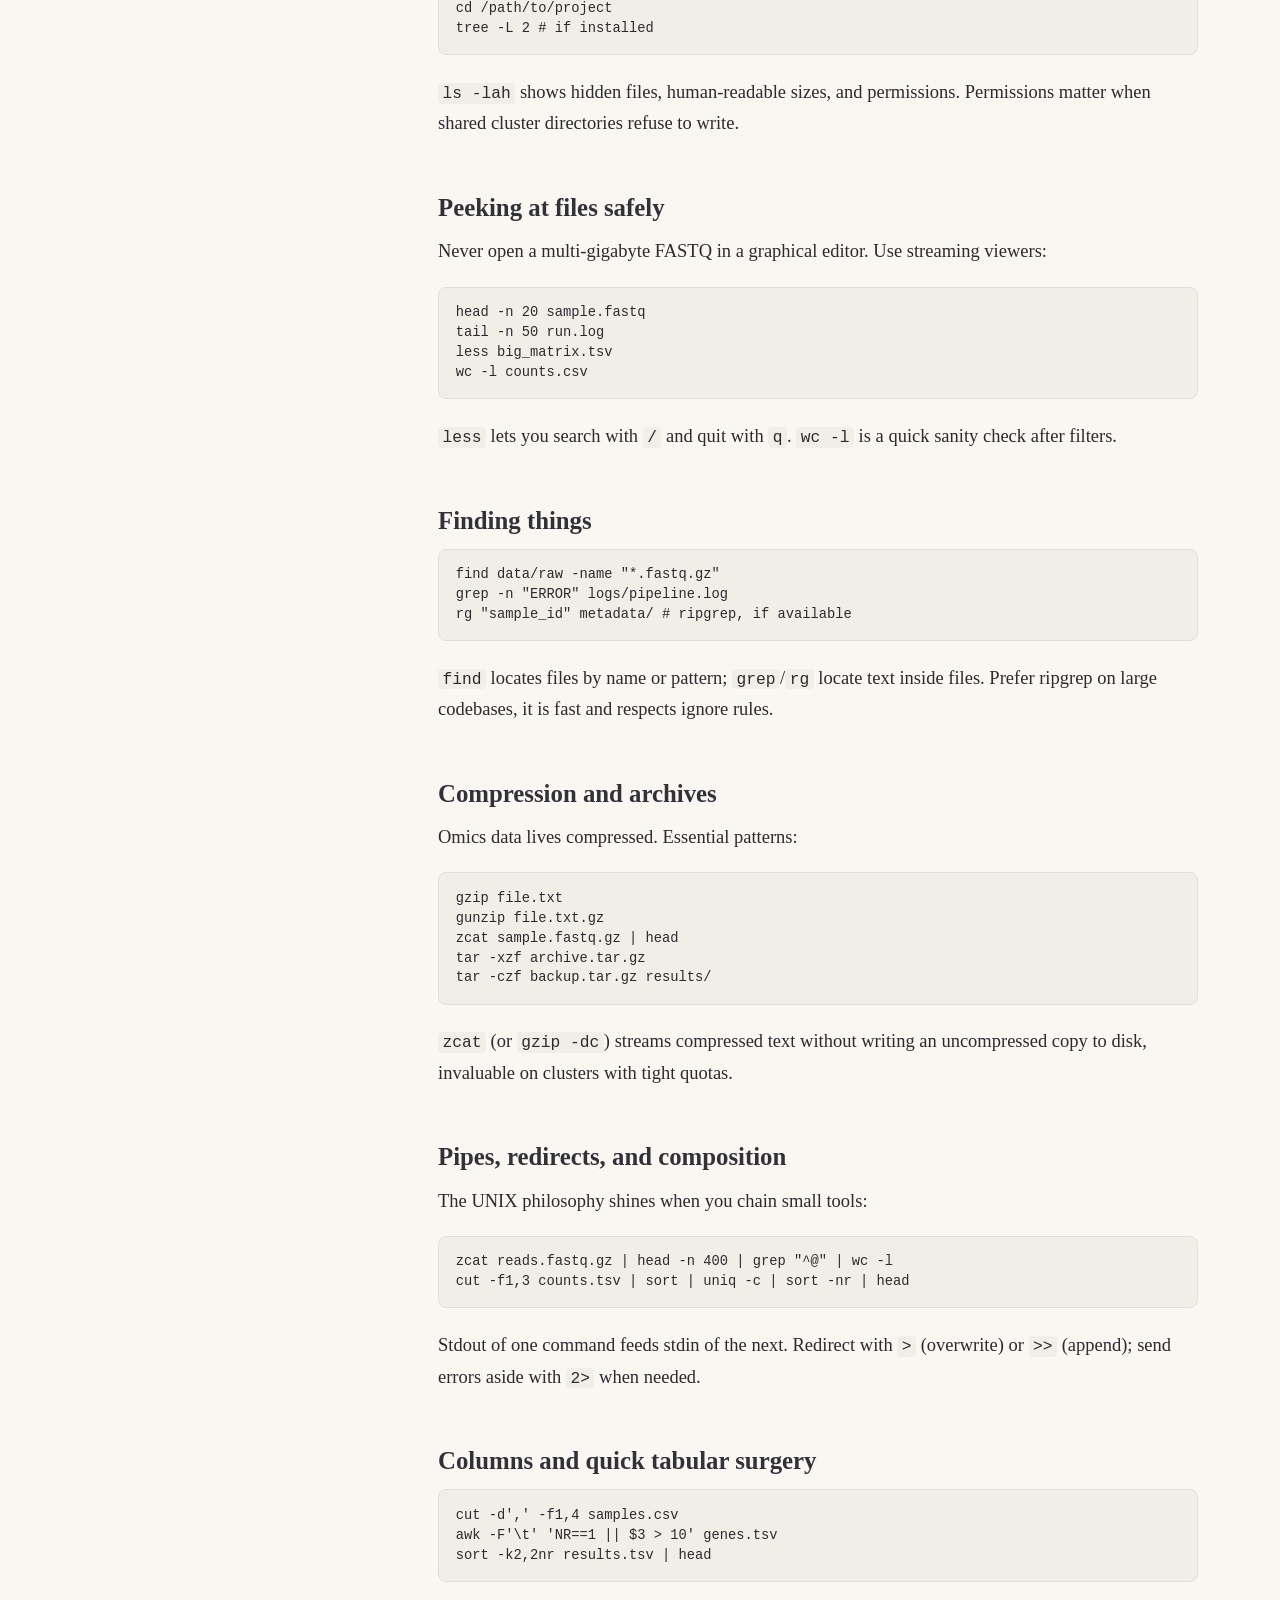
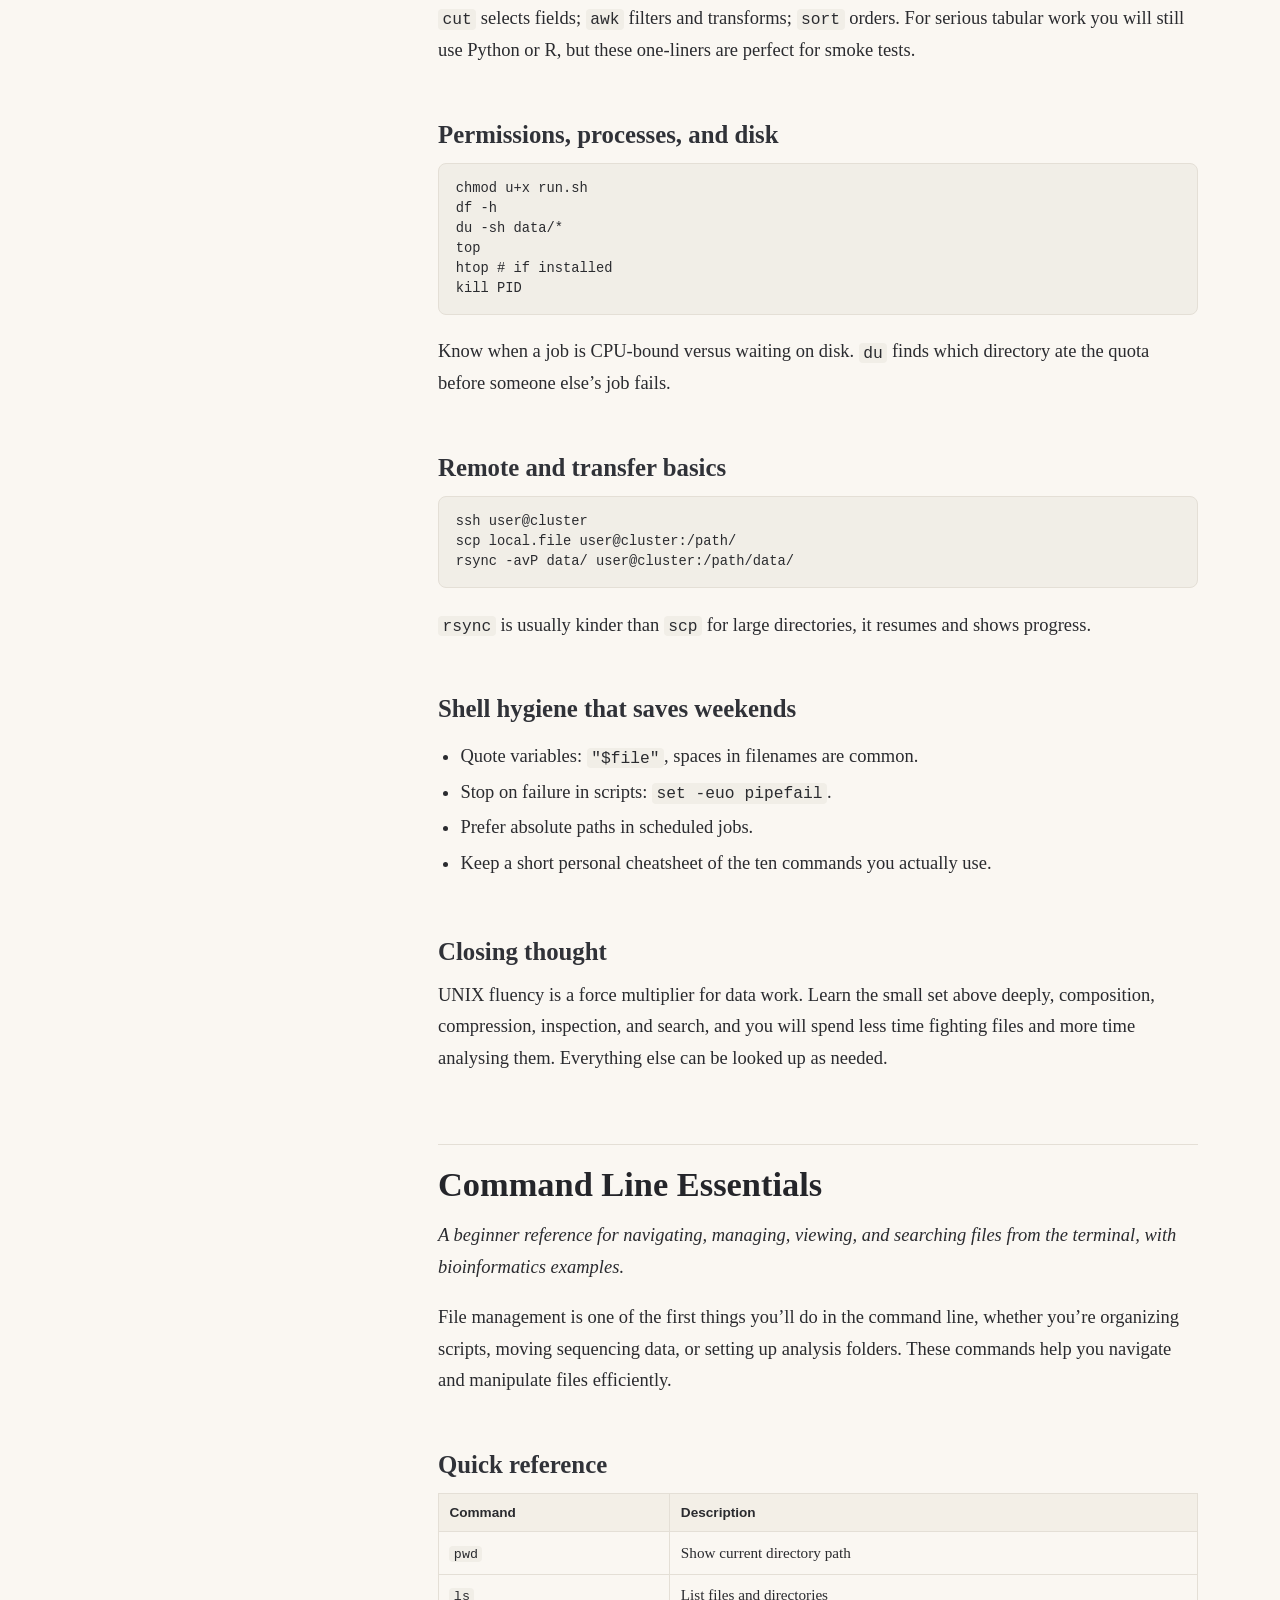
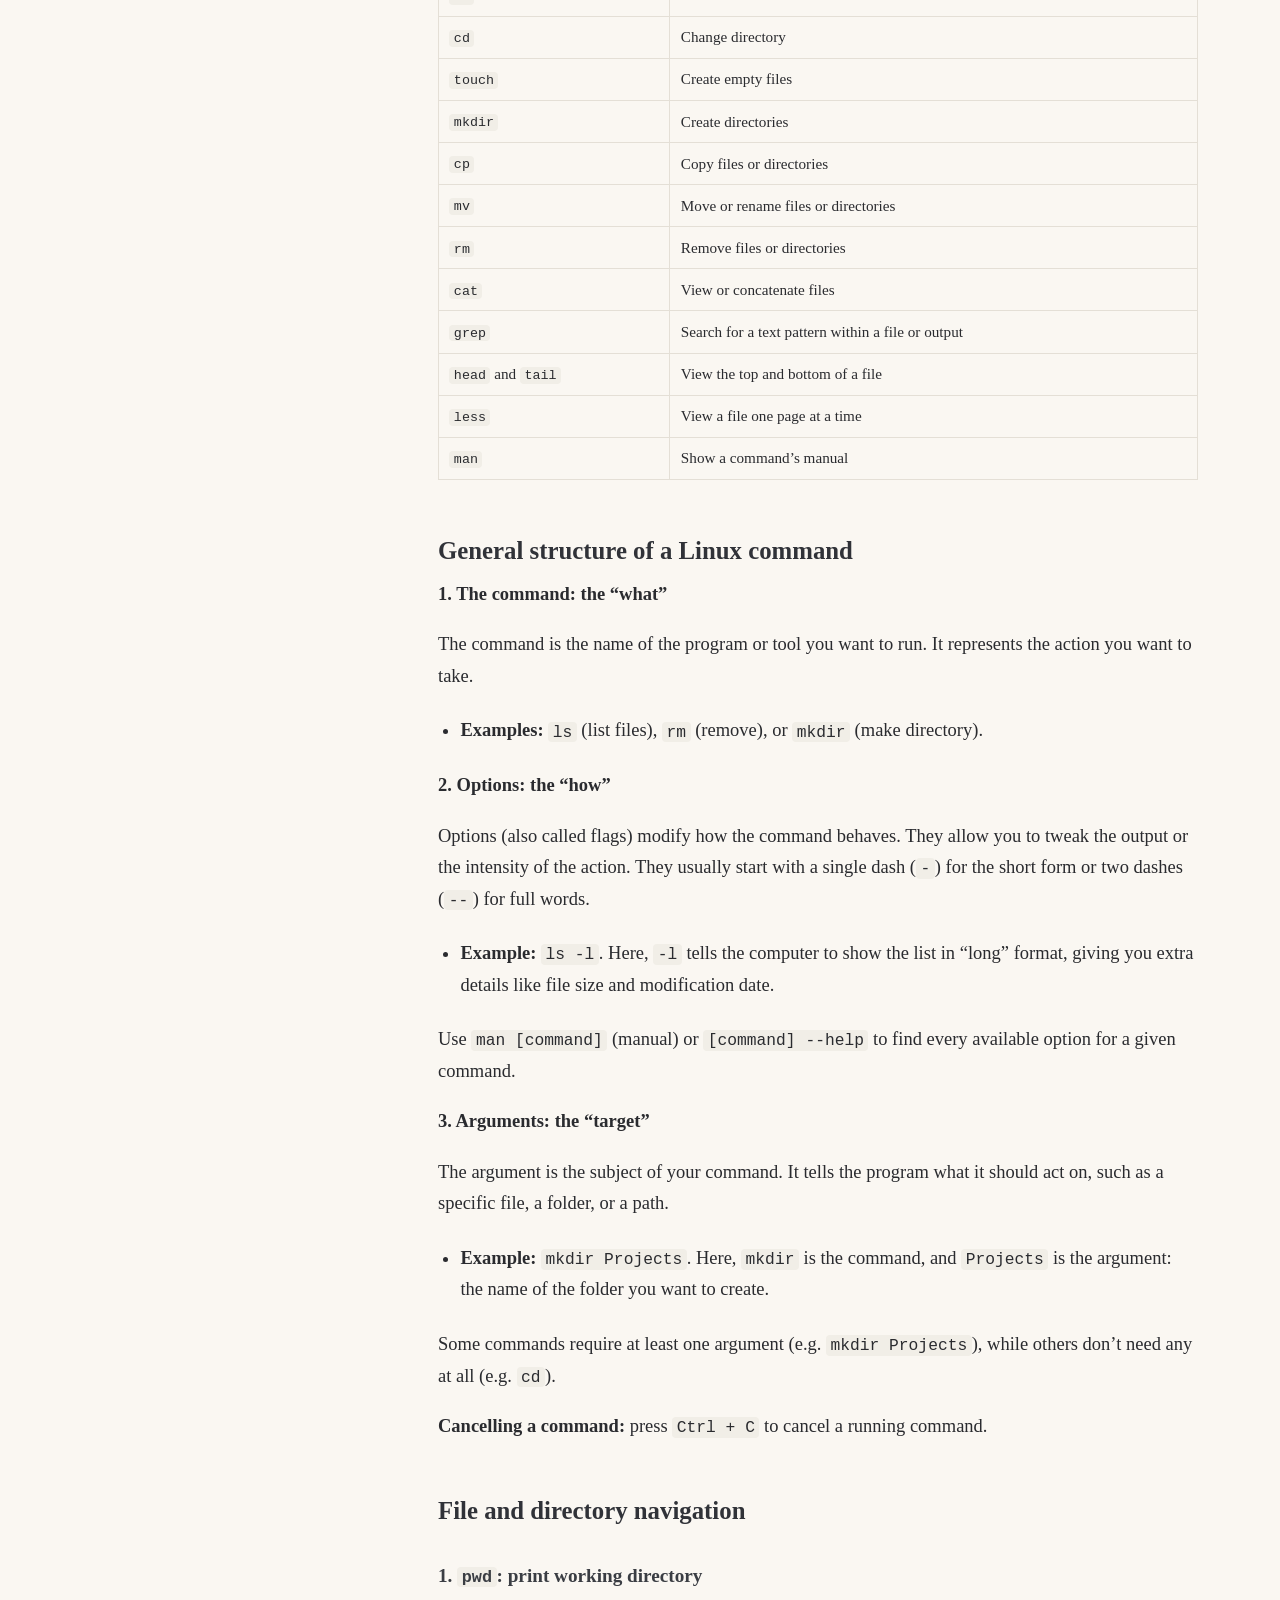
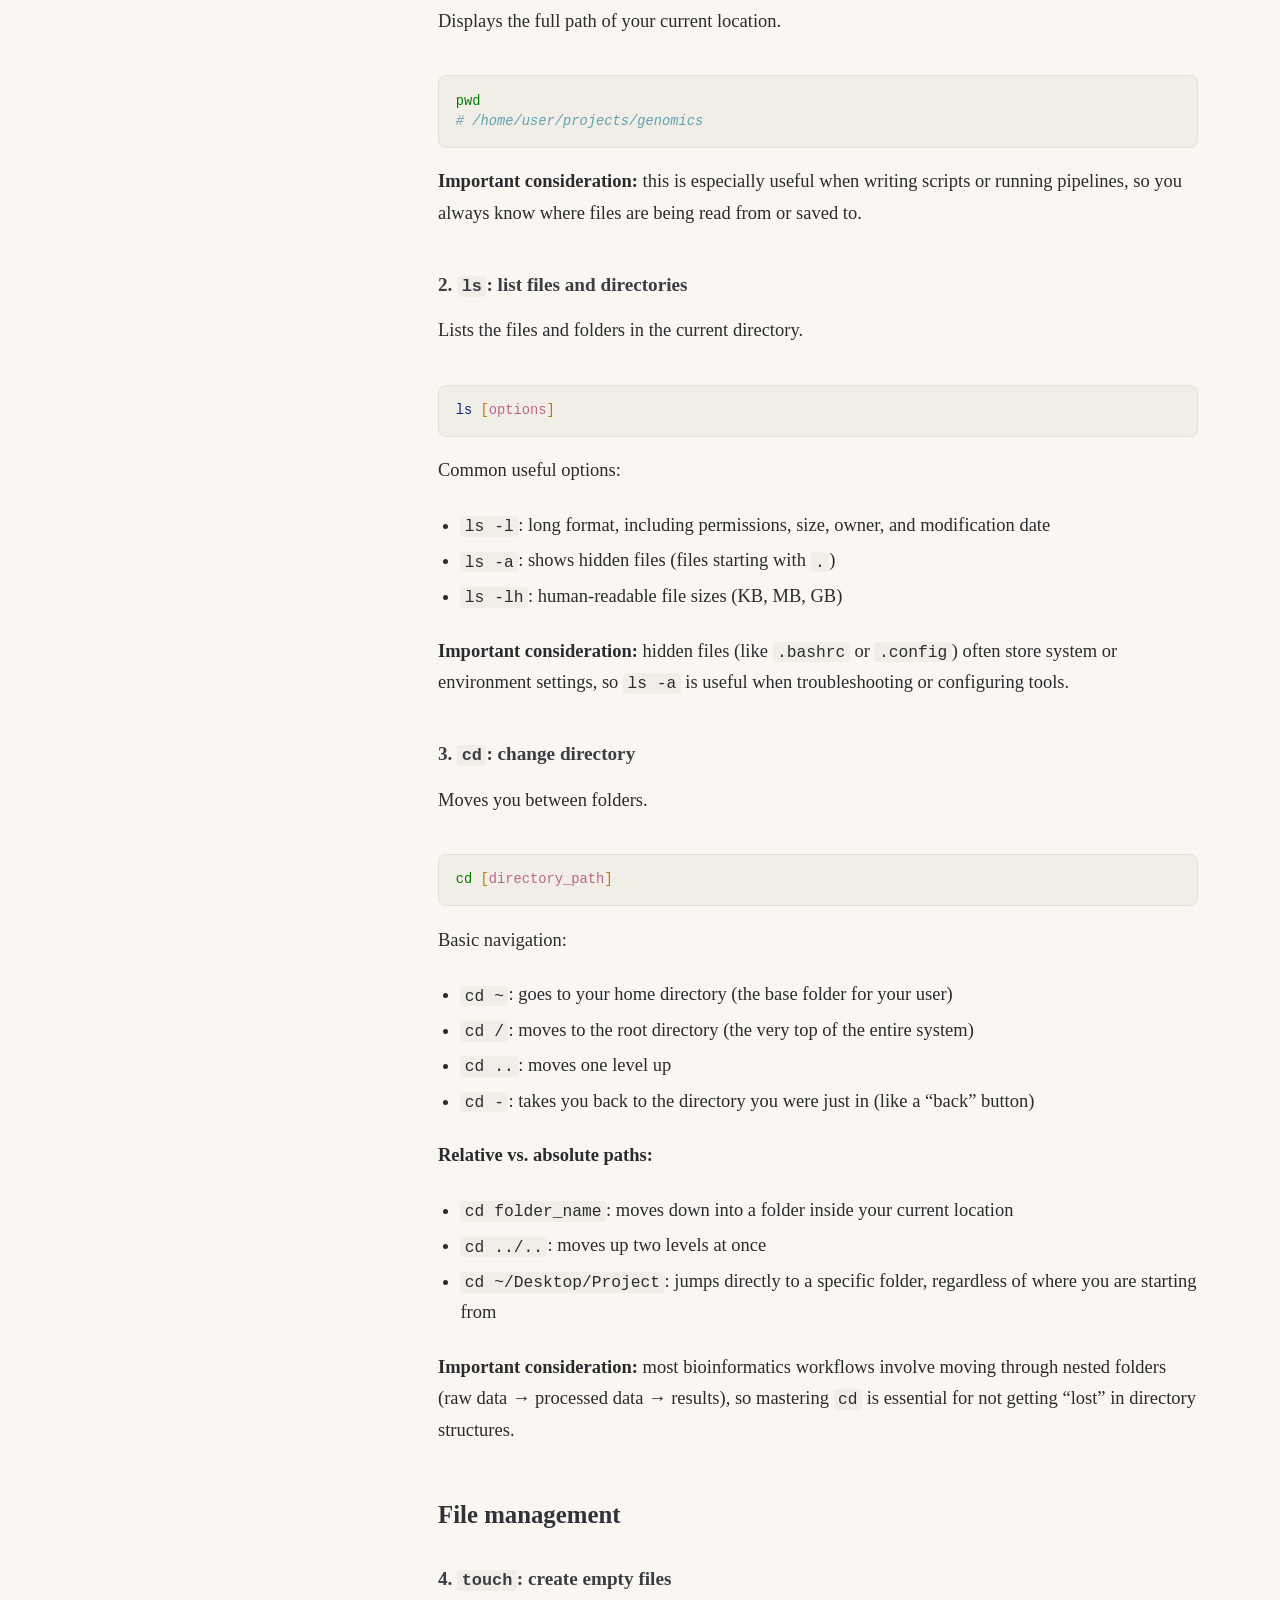
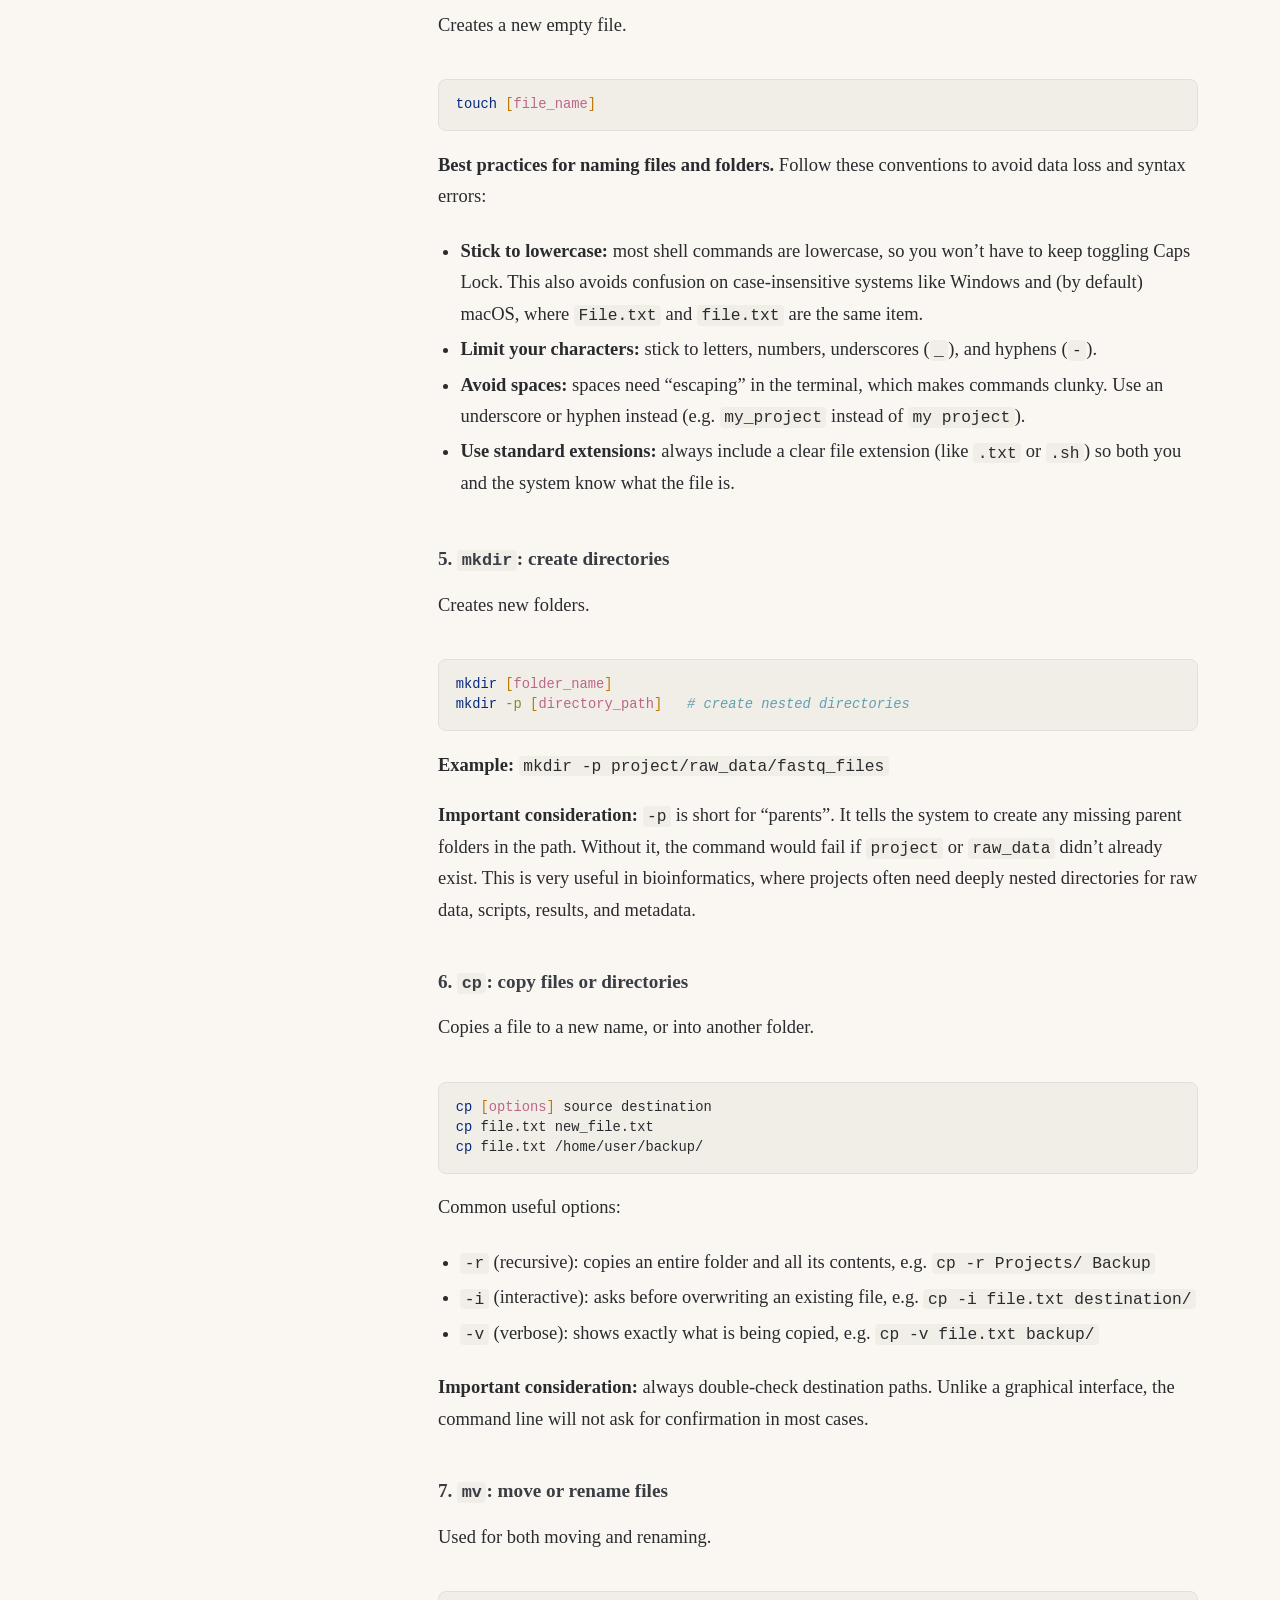
==== commit 24c623bb: "Add Command Line Essentials chapter to Software Engineering notes Places the proofread primer right " ====
--- a/docs/software-engineering/index.html
+++ b/docs/software-engineering/index.html
@@ -23,6 +23,70 @@
       vertical-align: middle;
     }
     .display.math{display: block; text-align: center; margin: 0.5rem auto;}
+    /* CSS for syntax highlighting */
+    pre > code.sourceCode { white-space: pre; position: relative; }
+    pre > code.sourceCode > span { line-height: 1.25; }
+    pre > code.sourceCode > span:empty { height: 1.2em; }
+    .sourceCode { overflow: visible; }
+    code.sourceCode > span { color: inherit; text-decoration: inherit; }
+    div.sourceCode { margin: 1em 0; }
+    pre.sourceCode { margin: 0; }
+    @media screen {
+    div.sourceCode { overflow: auto; }
+    }
+    @media print {
+    pre > code.sourceCode { white-space: pre-wrap; }
+    pre > code.sourceCode > span { text-indent: -5em; padding-left: 5em; }
+    }
+    pre.numberSource code
+      { counter-reset: source-line 0; }
+    pre.numberSource code > span
+      { position: relative; left: -4em; counter-increment: source-line; }
+    pre.numberSource code > span > a:first-child::before
+      { content: counter(source-line);
+        position: relative; left: -1em; text-align: right; vertical-align: baseline;
+        border: none; display: inline-block;
+        -webkit-touch-callout: none; -webkit-user-select: none;
+        -khtml-user-select: none; -moz-user-select: none;
+        -ms-user-select: none; user-select: none;
+        padding: 0 4px; width: 4em;
+        color: #aaaaaa;
+      }
+    pre.numberSource { margin-left: 3em; border-left: 1px solid #aaaaaa;  padding-left: 4px; }
+    div.sourceCode
+      {   }
+    @media screen {
+    pre > code.sourceCode > span > a:first-child::before { text-decoration: underline; }
+    }
+    code span.al { color: #ff0000; font-weight: bold; } /* Alert */
+    code span.an { color: #60a0b0; font-weight: bold; font-style: italic; } /* Annotation */
+    code span.at { color: #7d9029; } /* Attribute */
+    code span.bn { color: #40a070; } /* BaseN */
+    code span.bu { color: #008000; } /* BuiltIn */
+    code span.cf { color: #007020; font-weight: bold; } /* ControlFlow */
+    code span.ch { color: #4070a0; } /* Char */
+    code span.cn { color: #880000; } /* Constant */
+    code span.co { color: #60a0b0; font-style: italic; } /* Comment */
+    code span.cv { color: #60a0b0; font-weight: bold; font-style: italic; } /* CommentVar */
+    code span.do { color: #ba2121; font-style: italic; } /* Documentation */
+    code span.dt { color: #902000; } /* DataType */
+    code span.dv { color: #40a070; } /* DecVal */
+    code span.er { color: #ff0000; font-weight: bold; } /* Error */
+    code span.ex { } /* Extension */
+    code span.fl { color: #40a070; } /* Float */
+    code span.fu { color: #06287e; } /* Function */
+    code span.im { color: #008000; font-weight: bold; } /* Import */
+    code span.in { color: #60a0b0; font-weight: bold; font-style: italic; } /* Information */
+    code span.kw { color: #007020; font-weight: bold; } /* Keyword */
+    code span.op { color: #666666; } /* Operator */
+    code span.ot { color: #007020; } /* Other */
+    code span.pp { color: #bc7a00; } /* Preprocessor */
+    code span.sc { color: #4070a0; } /* SpecialChar */
+    code span.ss { color: #bb6688; } /* SpecialString */
+    code span.st { color: #4070a0; } /* String */
+    code span.va { color: #19177c; } /* Variable */
+    code span.vs { color: #4070a0; } /* VerbatimString */
+    code span.wa { color: #60a0b0; font-weight: bold; font-style: italic; } /* Warning */
   </style>
   <link rel="stylesheet" href="../styles.css" />
 </head>
@@ -118,6 +182,24 @@
 weekends</a></li>
 <li><a href="#closing-thought" id="toc-closing-thought">Closing
 thought</a></li>
+</ul></li>
+<li><a href="#command-line-essentials"
+id="toc-command-line-essentials">Command Line Essentials</a>
+<ul>
+<li><a href="#quick-reference" id="toc-quick-reference">Quick
+reference</a></li>
+<li><a href="#general-structure-of-a-linux-command"
+id="toc-general-structure-of-a-linux-command">General structure of a
+Linux command</a></li>
+<li><a href="#file-and-directory-navigation"
+id="toc-file-and-directory-navigation">File and directory
+navigation</a></li>
+<li><a href="#file-management" id="toc-file-management">File
+management</a></li>
+<li><a href="#viewing-and-searching-file-contents"
+id="toc-viewing-and-searching-file-contents">Viewing and searching file
+contents</a></li>
+<li><a href="#glossary" id="toc-glossary">Glossary</a></li>
 </ul></li>
 <li><a href="#git-essentials" id="toc-git-essentials">Git Essentials</a>
 <ul>
@@ -514,6 +596,332 @@
 above deeply, composition, compression, inspection, and search, and you
 will spend less time fighting files and more time analysing them.
 Everything else can be looked up as needed.</p>
+<h1 id="command-line-essentials">Command Line Essentials</h1>
+<p><em>A beginner reference for navigating, managing, viewing, and
+searching files from the terminal, with bioinformatics
+examples.</em></p>
+<p>File management is one of the first things you’ll do in the command
+line, whether you’re organizing scripts, moving sequencing data, or
+setting up analysis folders. These commands help you navigate and
+manipulate files efficiently.</p>
+<h2 id="quick-reference">Quick reference</h2>
+<table>
+<thead>
+<tr class="header">
+<th>Command</th>
+<th>Description</th>
+</tr>
+</thead>
+<tbody>
+<tr class="odd">
+<td><code>pwd</code></td>
+<td>Show current directory path</td>
+</tr>
+<tr class="even">
+<td><code>ls</code></td>
+<td>List files and directories</td>
+</tr>
+<tr class="odd">
+<td><code>cd</code></td>
+<td>Change directory</td>
+</tr>
+<tr class="even">
+<td><code>touch</code></td>
+<td>Create empty files</td>
+</tr>
+<tr class="odd">
+<td><code>mkdir</code></td>
+<td>Create directories</td>
+</tr>
+<tr class="even">
+<td><code>cp</code></td>
+<td>Copy files or directories</td>
+</tr>
+<tr class="odd">
+<td><code>mv</code></td>
+<td>Move or rename files or directories</td>
+</tr>
+<tr class="even">
+<td><code>rm</code></td>
+<td>Remove files or directories</td>
+</tr>
+<tr class="odd">
+<td><code>cat</code></td>
+<td>View or concatenate files</td>
+</tr>
+<tr class="even">
+<td><code>grep</code></td>
+<td>Search for a text pattern within a file or output</td>
+</tr>
+<tr class="odd">
+<td><code>head</code> and <code>tail</code></td>
+<td>View the top and bottom of a file</td>
+</tr>
+<tr class="even">
+<td><code>less</code></td>
+<td>View a file one page at a time</td>
+</tr>
+<tr class="odd">
+<td><code>man</code></td>
+<td>Show a command’s manual</td>
+</tr>
+</tbody>
+</table>
+<h2 id="general-structure-of-a-linux-command">General structure of a
+Linux command</h2>
+<p><strong>1. The command: the “what”</strong></p>
+<p>The command is the name of the program or tool you want to run. It
+represents the action you want to take.</p>
+<ul>
+<li><strong>Examples:</strong> <code>ls</code> (list files),
+<code>rm</code> (remove), or <code>mkdir</code> (make directory).</li>
+</ul>
+<p><strong>2. Options: the “how”</strong></p>
+<p>Options (also called flags) modify how the command behaves. They
+allow you to tweak the output or the intensity of the action. They
+usually start with a single dash (<code>-</code>) for the short form or
+two dashes (<code>--</code>) for full words.</p>
+<ul>
+<li><strong>Example:</strong> <code>ls -l</code>. Here, <code>-l</code>
+tells the computer to show the list in “long” format, giving you extra
+details like file size and modification date.</li>
+</ul>
+<p>Use <code>man [command]</code> (manual) or
+<code>[command] --help</code> to find every available option for a given
+command.</p>
+<p><strong>3. Arguments: the “target”</strong></p>
+<p>The argument is the subject of your command. It tells the program
+what it should act on, such as a specific file, a folder, or a path.</p>
+<ul>
+<li><strong>Example:</strong> <code>mkdir Projects</code>. Here,
+<code>mkdir</code> is the command, and <code>Projects</code> is the
+argument: the name of the folder you want to create.</li>
+</ul>
+<p>Some commands require at least one argument
+(e.g. <code>mkdir Projects</code>), while others don’t need any at all
+(e.g. <code>cd</code>).</p>
+<p><strong>Cancelling a command:</strong> press <code>Ctrl + C</code> to
+cancel a running command.</p>
+<h2 id="file-and-directory-navigation">File and directory
+navigation</h2>
+<h3 id="pwd-print-working-directory">1. <code>pwd</code>: print working
+directory</h3>
+<p>Displays the full path of your current location.</p>
+<div class="sourceCode" id="cb13"><pre
+class="sourceCode bash"><code class="sourceCode bash"><span id="cb13-1"><a href="#cb13-1" aria-hidden="true" tabindex="-1"></a><span class="bu">pwd</span></span>
+<span id="cb13-2"><a href="#cb13-2" aria-hidden="true" tabindex="-1"></a><span class="co"># /home/user/projects/genomics</span></span></code></pre></div>
+<p><strong>Important consideration:</strong> this is especially useful
+when writing scripts or running pipelines, so you always know where
+files are being read from or saved to.</p>
+<h3 id="ls-list-files-and-directories">2. <code>ls</code>: list files
+and directories</h3>
+<p>Lists the files and folders in the current directory.</p>
+<div class="sourceCode" id="cb14"><pre
+class="sourceCode bash"><code class="sourceCode bash"><span id="cb14-1"><a href="#cb14-1" aria-hidden="true" tabindex="-1"></a><span class="fu">ls</span> <span class="pp">[</span><span class="ss">options</span><span class="pp">]</span></span></code></pre></div>
+<p>Common useful options:</p>
+<ul>
+<li><code>ls -l</code>: long format, including permissions, size, owner,
+and modification date</li>
+<li><code>ls -a</code>: shows hidden files (files starting with
+<code>.</code>)</li>
+<li><code>ls -lh</code>: human-readable file sizes (KB, MB, GB)</li>
+</ul>
+<p><strong>Important consideration:</strong> hidden files (like
+<code>.bashrc</code> or <code>.config</code>) often store system or
+environment settings, so <code>ls -a</code> is useful when
+troubleshooting or configuring tools.</p>
+<h3 id="cd-change-directory">3. <code>cd</code>: change directory</h3>
+<p>Moves you between folders.</p>
+<div class="sourceCode" id="cb15"><pre
+class="sourceCode bash"><code class="sourceCode bash"><span id="cb15-1"><a href="#cb15-1" aria-hidden="true" tabindex="-1"></a><span class="bu">cd</span> <span class="pp">[</span><span class="ss">directory_path</span><span class="pp">]</span></span></code></pre></div>
+<p>Basic navigation:</p>
+<ul>
+<li><code>cd ~</code>: goes to your home directory (the base folder for
+your user)</li>
+<li><code>cd /</code>: moves to the root directory (the very top of the
+entire system)</li>
+<li><code>cd ..</code>: moves one level up</li>
+<li><code>cd -</code>: takes you back to the directory you were just in
+(like a “back” button)</li>
+</ul>
+<p><strong>Relative vs. absolute paths:</strong></p>
+<ul>
+<li><code>cd folder_name</code>: moves down into a folder inside your
+current location</li>
+<li><code>cd ../..</code>: moves up two levels at once</li>
+<li><code>cd ~/Desktop/Project</code>: jumps directly to a specific
+folder, regardless of where you are starting from</li>
+</ul>
+<p><strong>Important consideration:</strong> most bioinformatics
+workflows involve moving through nested folders (raw data → processed
+data → results), so mastering <code>cd</code> is essential for not
+getting “lost” in directory structures.</p>
+<h2 id="file-management">File management</h2>
+<h3 id="touch-create-empty-files">4. <code>touch</code>: create empty
+files</h3>
+<p>Creates a new empty file.</p>
+<div class="sourceCode" id="cb16"><pre
+class="sourceCode bash"><code class="sourceCode bash"><span id="cb16-1"><a href="#cb16-1" aria-hidden="true" tabindex="-1"></a><span class="fu">touch</span> <span class="pp">[</span><span class="ss">file_name</span><span class="pp">]</span></span></code></pre></div>
+<p><strong>Best practices for naming files and folders.</strong> Follow
+these conventions to avoid data loss and syntax errors:</p>
+<ul>
+<li><strong>Stick to lowercase:</strong> most shell commands are
+lowercase, so you won’t have to keep toggling Caps Lock. This also
+avoids confusion on case-insensitive systems like Windows and (by
+default) macOS, where <code>File.txt</code> and <code>file.txt</code>
+are the same item.</li>
+<li><strong>Limit your characters:</strong> stick to letters, numbers,
+underscores (<code>_</code>), and hyphens (<code>-</code>).</li>
+<li><strong>Avoid spaces:</strong> spaces need “escaping” in the
+terminal, which makes commands clunky. Use an underscore or hyphen
+instead (e.g. <code>my_project</code> instead of
+<code>my project</code>).</li>
+<li><strong>Use standard extensions:</strong> always include a clear
+file extension (like <code>.txt</code> or <code>.sh</code>) so both you
+and the system know what the file is.</li>
+</ul>
+<h3 id="mkdir-create-directories">5. <code>mkdir</code>: create
+directories</h3>
+<p>Creates new folders.</p>
+<div class="sourceCode" id="cb17"><pre
+class="sourceCode bash"><code class="sourceCode bash"><span id="cb17-1"><a href="#cb17-1" aria-hidden="true" tabindex="-1"></a><span class="fu">mkdir</span> <span class="pp">[</span><span class="ss">folder_name</span><span class="pp">]</span></span>
+<span id="cb17-2"><a href="#cb17-2" aria-hidden="true" tabindex="-1"></a><span class="fu">mkdir</span> <span class="at">-p</span> <span class="pp">[</span><span class="ss">directory_path</span><span class="pp">]</span>   <span class="co"># create nested directories</span></span></code></pre></div>
+<p><strong>Example:</strong>
+<code>mkdir -p project/raw_data/fastq_files</code></p>
+<p><strong>Important consideration:</strong> <code>-p</code> is short
+for “parents”. It tells the system to create any missing parent folders
+in the path. Without it, the command would fail if <code>project</code>
+or <code>raw_data</code> didn’t already exist. This is very useful in
+bioinformatics, where projects often need deeply nested directories for
+raw data, scripts, results, and metadata.</p>
+<h3 id="cp-copy-files-or-directories">6. <code>cp</code>: copy files or
+directories</h3>
+<p>Copies a file to a new name, or into another folder.</p>
+<div class="sourceCode" id="cb18"><pre
+class="sourceCode bash"><code class="sourceCode bash"><span id="cb18-1"><a href="#cb18-1" aria-hidden="true" tabindex="-1"></a><span class="fu">cp</span> <span class="pp">[</span><span class="ss">options</span><span class="pp">]</span> source destination</span>
+<span id="cb18-2"><a href="#cb18-2" aria-hidden="true" tabindex="-1"></a><span class="fu">cp</span> file.txt new_file.txt</span>
+<span id="cb18-3"><a href="#cb18-3" aria-hidden="true" tabindex="-1"></a><span class="fu">cp</span> file.txt /home/user/backup/</span></code></pre></div>
+<p>Common useful options:</p>
+<ul>
+<li><code>-r</code> (recursive): copies an entire folder and all its
+contents, e.g. <code>cp -r Projects/ Backup</code></li>
+<li><code>-i</code> (interactive): asks before overwriting an existing
+file, e.g. <code>cp -i file.txt destination/</code></li>
+<li><code>-v</code> (verbose): shows exactly what is being copied,
+e.g. <code>cp -v file.txt backup/</code></li>
+</ul>
+<p><strong>Important consideration:</strong> always double-check
+destination paths. Unlike a graphical interface, the command line will
+not ask for confirmation in most cases.</p>
+<h3 id="mv-move-or-rename-files">7. <code>mv</code>: move or rename
+files</h3>
+<p>Used for both moving and renaming.</p>
+<div class="sourceCode" id="cb19"><pre
+class="sourceCode bash"><code class="sourceCode bash"><span id="cb19-1"><a href="#cb19-1" aria-hidden="true" tabindex="-1"></a><span class="fu">mv</span> oldname.txt newname.txt          <span class="co"># rename</span></span>
+<span id="cb19-2"><a href="#cb19-2" aria-hidden="true" tabindex="-1"></a><span class="fu">mv</span> file.txt /home/user/Documents/   <span class="co"># move</span></span></code></pre></div>
+<p><strong>Important consideration:</strong> <code>mv</code> does not
+make a copy; it <em>removes the original</em>. If the destination
+already has a file with the same name, it may be overwritten without
+warning.</p>
+<h3 id="rm-remove-files-or-directories">8. <code>rm</code>: remove files
+or directories</h3>
+<p>Deletes files or folders.</p>
+<div class="sourceCode" id="cb20"><pre
+class="sourceCode bash"><code class="sourceCode bash"><span id="cb20-1"><a href="#cb20-1" aria-hidden="true" tabindex="-1"></a><span class="fu">rm</span> <span class="pp">[</span><span class="ss">file_name</span><span class="pp">]</span></span></code></pre></div>
+<p>Common useful options:</p>
+<ul>
+<li><code>-r</code> (recursive): removes a directory and everything in
+it, including sub-folders</li>
+<li><code>-i</code> (interactive): asks for confirmation before deleting
+each file</li>
+</ul>
+<p><strong>Critical warning:</strong> deleted files are not sent to a
+recycle bin. They are usually gone for good. Use <code>rm -r</code> with
+extreme caution, especially around important data or project
+directories.</p>
+<h2 id="viewing-and-searching-file-contents">Viewing and searching file
+contents</h2>
+<h3 id="cat-display-and-concatenate">9. <code>cat</code>: display and
+concatenate</h3>
+<p>Shows the contents of a file, or joins several files together.</p>
+<div class="sourceCode" id="cb21"><pre
+class="sourceCode bash"><code class="sourceCode bash"><span id="cb21-1"><a href="#cb21-1" aria-hidden="true" tabindex="-1"></a><span class="fu">cat</span> <span class="pp">[</span><span class="ss">file_name</span><span class="pp">]</span></span>
+<span id="cb21-2"><a href="#cb21-2" aria-hidden="true" tabindex="-1"></a><span class="fu">cat</span> <span class="pp">[</span><span class="ss">file_1</span><span class="pp">]</span> <span class="pp">[</span><span class="ss">file_2</span><span class="pp">]</span> <span class="pp">[</span><span class="ss">file_3</span><span class="pp">]</span></span></code></pre></div>
+<h3 id="grep-search-for-text">10. <code>grep</code>: search for
+text</h3>
+<p>Searches for a pattern or text in files or command output.</p>
+<div class="sourceCode" id="cb22"><pre
+class="sourceCode bash"><code class="sourceCode bash"><span id="cb22-1"><a href="#cb22-1" aria-hidden="true" tabindex="-1"></a><span class="fu">grep</span> <span class="pp">[</span><span class="ss">options</span><span class="pp">]</span> <span class="st">&quot;pattern&quot;</span> <span class="pp">[</span><span class="ss">file_name</span><span class="pp">]</span></span></code></pre></div>
+<p>Common useful options:</p>
+<ul>
+<li><code>-c</code>: counts matching lines (not individual
+occurrences)</li>
+<li><code>-i</code>: case-insensitive search</li>
+<li><code>-r</code> (recursive): searches all files in a folder and its
+sub-folders</li>
+</ul>
+<p>In bioinformatics, <code>grep</code> is commonly used for counting
+sequences and finding motifs:</p>
+<div class="sourceCode" id="cb23"><pre
+class="sourceCode bash"><code class="sourceCode bash"><span id="cb23-1"><a href="#cb23-1" aria-hidden="true" tabindex="-1"></a><span class="fu">grep</span> <span class="at">-c</span> <span class="st">&quot;&gt;&quot;</span> sequences.fasta        <span class="co"># count the sequences in a FASTA file</span></span>
+<span id="cb23-2"><a href="#cb23-2" aria-hidden="true" tabindex="-1"></a><span class="fu">grep</span> <span class="st">&quot;ATCTGACC&quot;</span> sample.fastq       <span class="co"># find reads containing a motif</span></span></code></pre></div>
+<h3 id="head-and-tail-view-the-top-and-bottom-of-a-file">11.
+<code>head</code> and <code>tail</code>: view the top and bottom of a
+file</h3>
+<p><code>head</code> and <code>tail</code> are quick sanity checks when
+working with big files. By default they show the first and last 10
+lines, and they work on multiple files.</p>
+<div class="sourceCode" id="cb24"><pre
+class="sourceCode bash"><code class="sourceCode bash"><span id="cb24-1"><a href="#cb24-1" aria-hidden="true" tabindex="-1"></a><span class="fu">head</span> <span class="pp">[</span><span class="ss">options</span><span class="pp">]</span> <span class="pp">[</span><span class="ss">file_name</span><span class="pp">]</span></span>
+<span id="cb24-2"><a href="#cb24-2" aria-hidden="true" tabindex="-1"></a><span class="fu">tail</span> <span class="pp">[</span><span class="ss">options</span><span class="pp">]</span> <span class="pp">[</span><span class="ss">file_name</span><span class="pp">]</span></span>
+<span id="cb24-3"><a href="#cb24-3" aria-hidden="true" tabindex="-1"></a><span class="fu">head</span> <span class="at">-n</span> 20 sample_file             <span class="co"># show the first 20 lines</span></span></code></pre></div>
+<h3 id="less-page-by-page-viewer">12. <code>less</code>: page-by-page
+viewer</h3>
+<p>Like <code>head</code> and <code>tail</code>, <code>less</code>
+previews large files. It opens one page at a time and lets you scroll
+forward and backward.</p>
+<div class="sourceCode" id="cb25"><pre
+class="sourceCode bash"><code class="sourceCode bash"><span id="cb25-1"><a href="#cb25-1" aria-hidden="true" tabindex="-1"></a><span class="fu">less</span> <span class="pp">[</span><span class="ss">options</span><span class="pp">]</span> <span class="pp">[</span><span class="ss">file_name</span><span class="pp">]</span></span></code></pre></div>
+<p><strong>Navigation shortcuts:</strong> space for the next page,
+<code>b</code> for the previous page, and <code>q</code> to quit.</p>
+<h2 id="glossary">Glossary</h2>
+<ul>
+<li><strong>Directory / sub-directory:</strong> the technical terms for
+what most people call “folders”. A directory is a location where files
+are stored, and a sub-directory is a directory inside another one.</li>
+<li><strong>Folder / sub-folder:</strong> the graphical terms for
+directories. In the terminal, “folder” and “directory” mean exactly the
+same thing.</li>
+</ul>
+<p><strong>Directory separator.</strong> Linux and macOS use the forward
+slash (<code>/</code>) to separate folder names in a path, or a folder
+from a file.</p>
+<ul>
+<li><strong>The root directory:</strong> a single <code>/</code> at the
+very start of a path is the top-level directory of the entire
+system.</li>
+<li><strong>Defining paths:</strong> in
+<code>project/raw_data/sample.fastq</code>, the slashes tell Linux that
+<code>sample.fastq</code> is inside <code>raw_data</code>, which is
+inside <code>project</code>.</li>
+<li><strong>Windows</strong> traditionally uses the backslash
+(<code>\</code>) instead.</li>
+</ul>
+<p><strong>Tip:</strong> in the terminal, always use the forward slash.
+Linux treats a backslash as an “escape character” (telling the system to
+ignore the special meaning of the next character), so a backslash in a
+path will make your command fail.</p>
+<p><strong>Absolute vs. relative paths</strong></p>
+<ul>
+<li><strong>Absolute path:</strong> the full address of a file or
+folder. It always starts from the root (<code>/</code>) and works no
+matter where you are in the terminal. Example:
+<code>/home/user/project/data.txt</code></li>
+<li><strong>Relative path:</strong> a shortcut based on your current
+location (<code>pwd</code>). If you are already in the
+<code>project</code> folder, the relative path to your file is just
+<code>data.txt</code>.</li>
+</ul>
 <h1 id="git-essentials">Git Essentials</h1>
 <p><em>The Git daily loop for scientific and data work, status, diff,
 commit, branch, and safe undo, without drowning in advanced history
